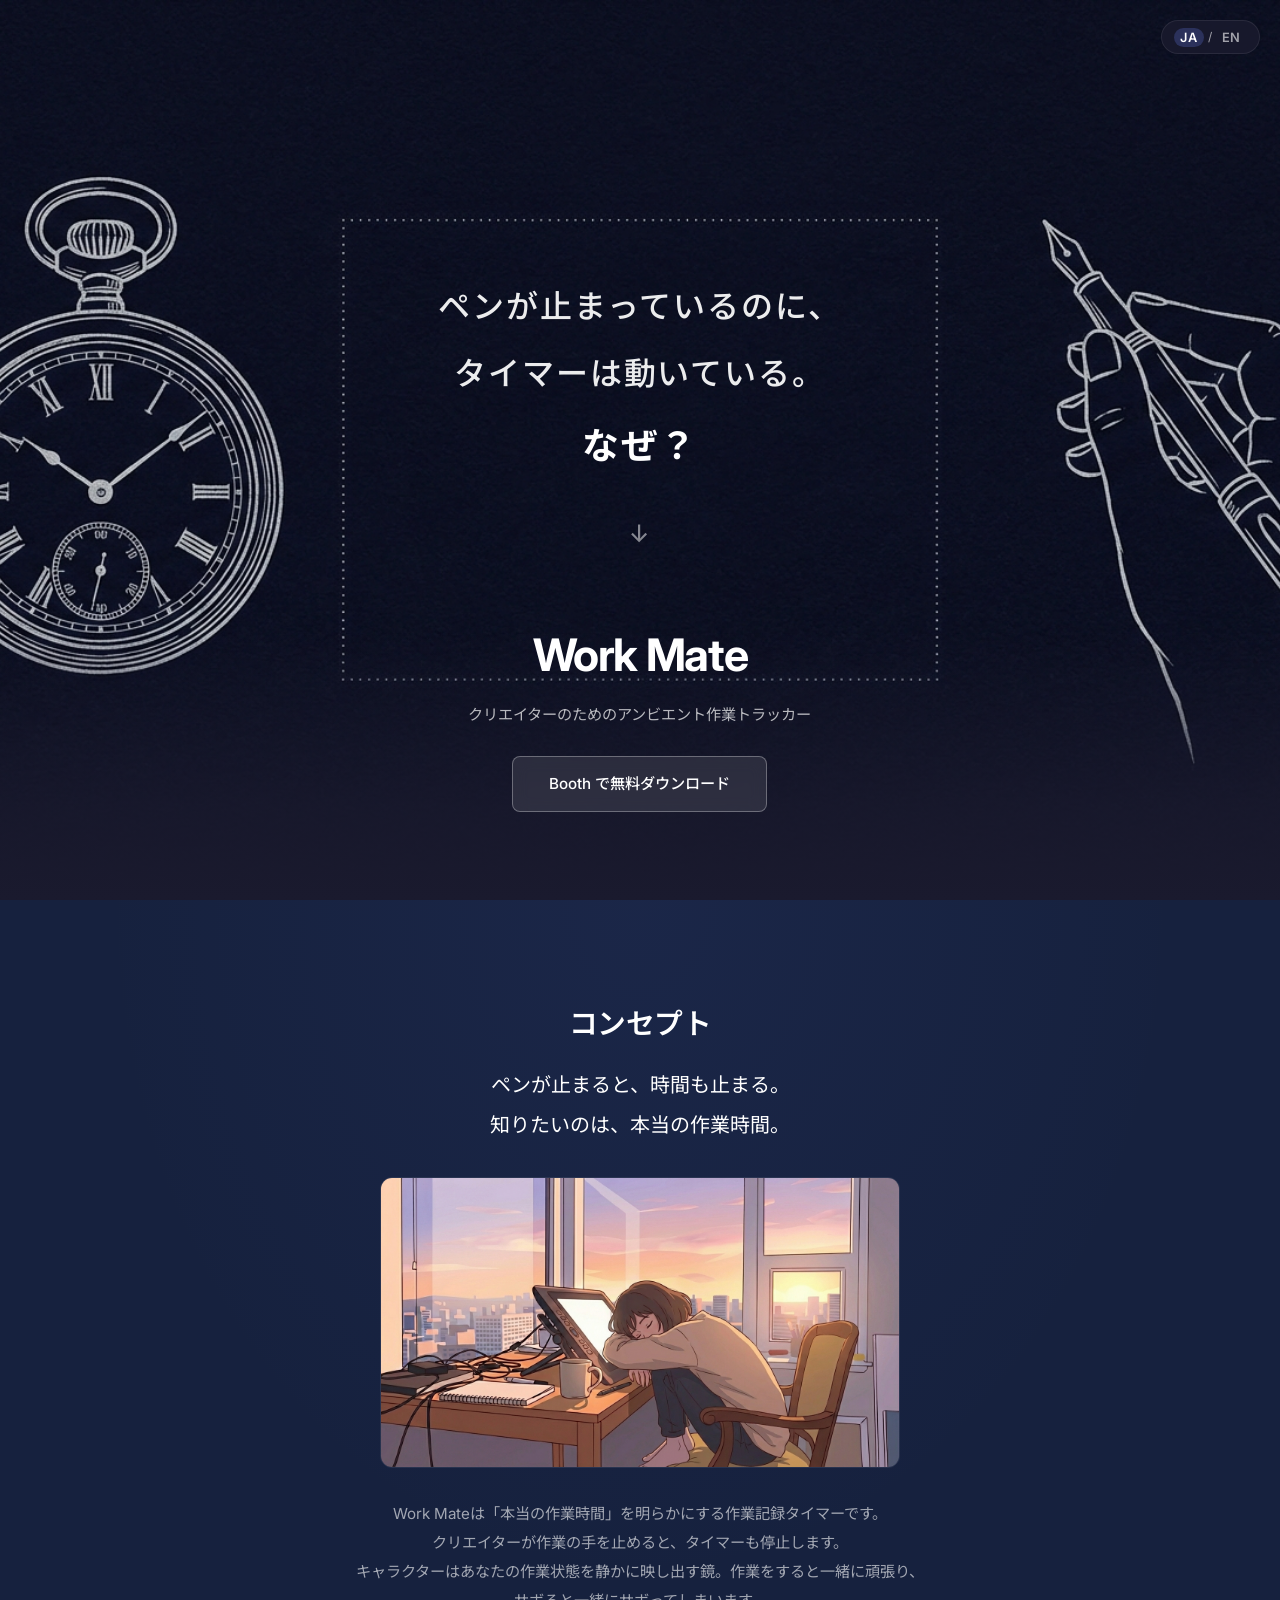
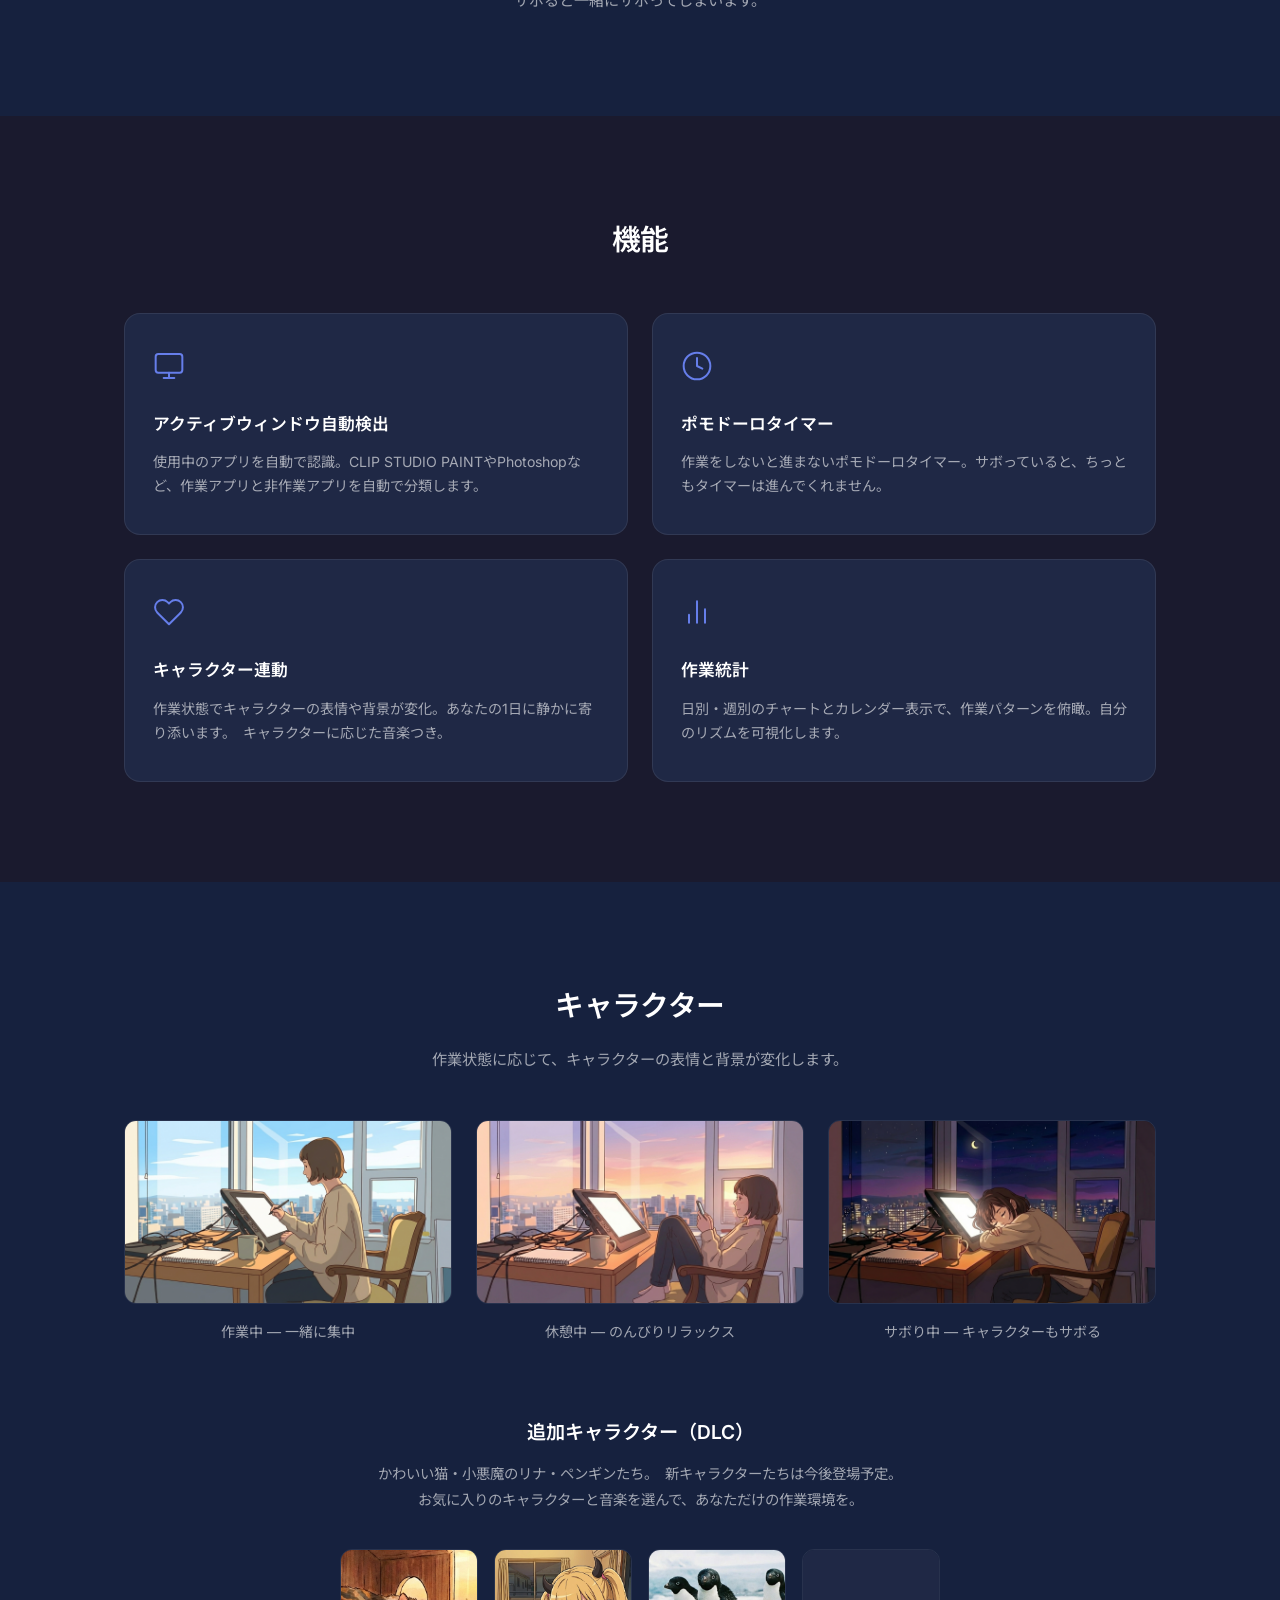
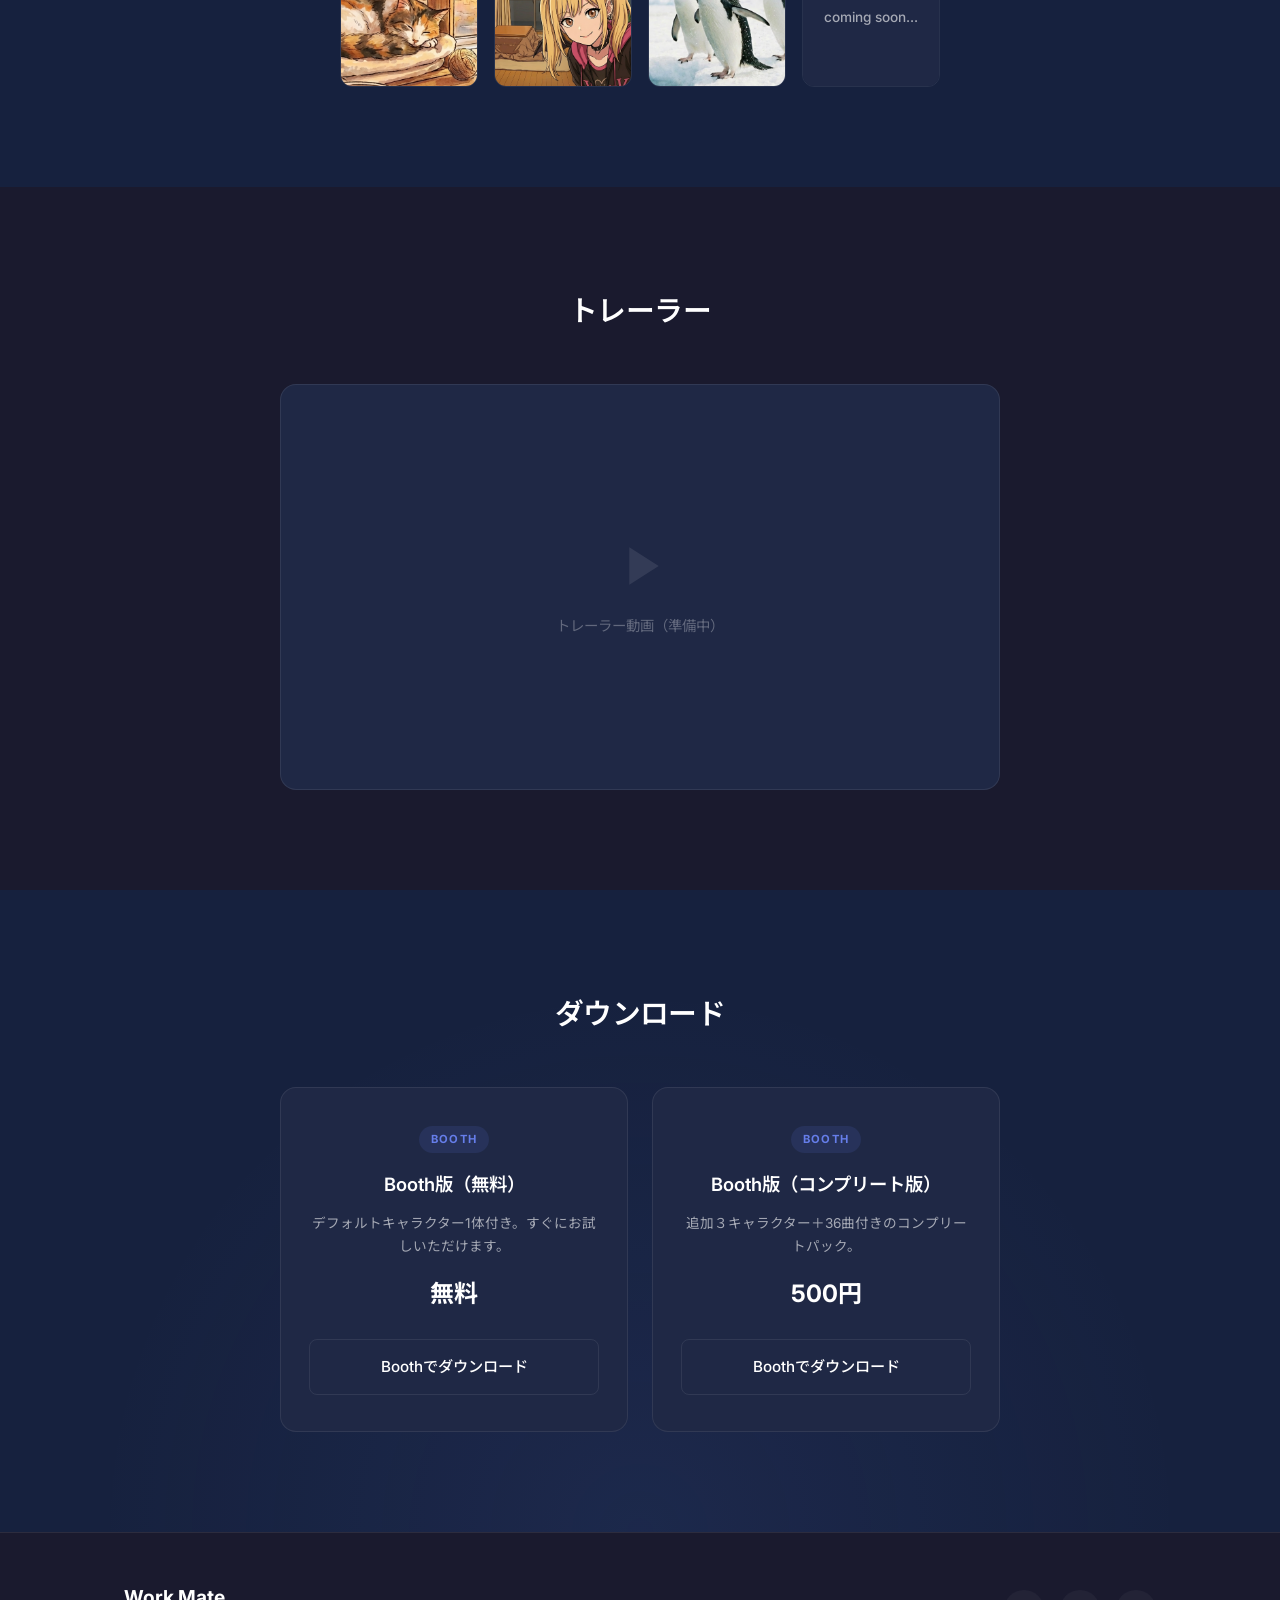
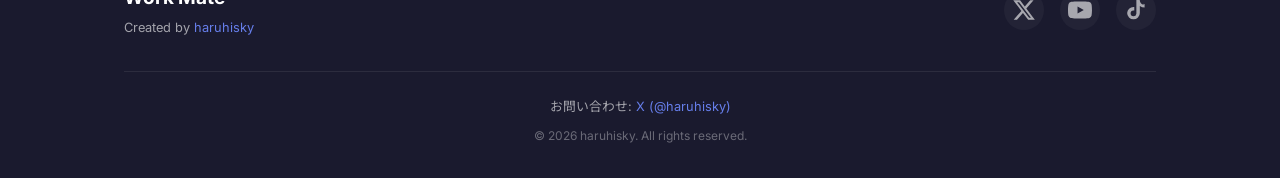
==== index.html @ 9f116e99 "Initial release: Work Mate landing page Single-page LP with JA/EN toggle, hero with catchcopy overla" ====
<!DOCTYPE html>
<html lang="ja" data-lang="ja">
<head>
  <meta charset="UTF-8">
  <meta name="viewport" content="width=device-width, initial-scale=1.0">
  <title>Work Mate — あなたの作業を、静かに見守る</title>
  <meta name="description" content="ペンが止まっているのに、タイマーは動いている。なぜ？ — Work Mateはクリエイターのための作業記録タイマーです。">
  <link rel="preconnect" href="https://fonts.googleapis.com">
  <link rel="preconnect" href="https://fonts.gstatic.com" crossorigin>
  <link href="https://fonts.googleapis.com/css2?family=Inter:wght@300;400;500;600;700&family=Noto+Sans+JP:wght@300;400;500;600;700&display=swap" rel="stylesheet">
  <link rel="stylesheet" href="style.css">
  <!-- OGP -->
  <meta property="og:title" content="Work Mate — あなたの作業を、静かに見守る">
  <meta property="og:description" content="クリエイターのためのアンビエント作業トラッカー。キャラクターがあなたの作業を静かに見守ります。">
  <meta property="og:type" content="website">
  <!-- <meta property="og:image" content="YOUR_OGP_IMAGE_URL"> -->
</head>
<body>

  <!-- ========== Language Toggle ========== -->
  <div class="lang-toggle" aria-label="Language switcher">
    <button class="lang-btn active" data-set-lang="ja">JA</button>
    <span class="lang-divider">/</span>
    <button class="lang-btn" data-set-lang="en">EN</button>
  </div>

  <!-- ========== Hero Section ========== -->
  <!-- 画像差し替え: 3種類から選択。hero-orange.jpeg / hero-orange-simple.jpeg / hero-cream.jpeg -->
  <section id="hero" class="hero" style="background-image: url('images/hero-black.jpg');">
    <div class="hero-overlay"></div>
    <div class="hero-content">
      <div class="hero-catchcopy">
        <span class="ja">ペンが止まっているのに、<br>タイマーは動いている。<br><em>なぜ？</em></span>
        <span class="en">The pen has stopped,<br>but the timer keeps running.<br><em>Why?</em></span>
        <span class="hero-arrow" aria-hidden="true">↓</span>
      </div>
      <div class="hero-sub">
        <h1 class="hero-title">Work Mate</h1>
        <p class="hero-description">
          <span class="ja">クリエイターのためのアンビエント作業トラッカー</span>
          <span class="en">An ambient time tracker for creators</span>
        </p>
        <div class="hero-actions">
          <!-- Steam Wishlist ボタン: SteamストアページURL確定後に href を差し替え -->
          <a href="https://haruhisky.booth.pm/items/7986308" class="btn btn-hero">
            <span class="ja">Booth で無料ダウンロード</span>
            <span class="en">Free Download from Booth</span>
          </a>
        </div>
      </div>
    </div>
  </section>

  <!-- ========== Concept Section ========== -->
  <section id="concept" class="section concept">
    <div class="container">
      <h2 class="section-title">
        <span class="ja">コンセプト</span>
        <span class="en">Concept</span>
      </h2>
      <div class="concept-content">
        <div class="concept-text">
          <p class="concept-lead">
            <span class="ja">ペンが止まると、時間も止まる。<br>知りたいのは、本当の作業時間。</span>
            <span class="en">When the pen stops, time stops too.<br>What you really want to know is your true work hours.</span>
          </p>
            <div class="gallery-image-wrapper">
              <img src="images/bg_slack_morning.png" alt="Working state" loading="lazy">
            </div>

          <p class="concept-body">
            <span class="ja">Work Mateは「本当の作業時間」を明らかにする作業記録タイマーです。 <br> クリエイターが作業の手を止めると、タイマーも停止します。<br> キャラクターはあなたの作業状態を静かに映し出す鏡。作業をすると一緒に頑張り、<br>サボると一緒にサボってしまいます。</span>
            <span class="en">Work Mate is a time-tracking timer that reveals your true work hours. When you stop working, the timer stops too. The character is a quiet mirror reflecting your work state — working hard alongside you, and slacking off right with you when you slack.</span>
          </p>
        </div>
      </div>
    </div>
  </section>

  <!-- ========== Features Section ========== -->
  <section id="features" class="section features">
    <div class="container">
      <h2 class="section-title">
        <span class="ja">機能</span>
        <span class="en">Features</span>
      </h2>
      <div class="features-grid">
        <!-- Feature 1: Active Window Detection -->
        <div class="feature-card" data-animate>
          <div class="feature-icon">
            <svg viewBox="0 0 24 24" width="32" height="32" fill="none" stroke="currentColor" stroke-width="1.5" stroke-linecap="round" stroke-linejoin="round"><rect x="2" y="3" width="20" height="14" rx="2"/><line x1="8" y1="21" x2="16" y2="21"/><line x1="12" y1="17" x2="12" y2="21"/></svg>
          </div>
          <h3 class="feature-title">
            <span class="ja">アクティブウィンドウ自動検出</span>
            <span class="en">Active Window Detection</span>
          </h3>
          <p class="feature-desc">
            <span class="ja">使用中のアプリを自動で認識。CLIP STUDIO PAINTやPhotoshopなど、作業アプリと非作業アプリを自動で分類します。</span>
            <span class="en">Automatically detects the app you're using. Classifies work apps like CLIP STUDIO PAINT and Photoshop from non-work apps.</span>
          </p>
        </div>
        <!-- Feature 2: Pomodoro Timer -->
        <div class="feature-card" data-animate>
          <div class="feature-icon">
            <svg viewBox="0 0 24 24" width="32" height="32" fill="none" stroke="currentColor" stroke-width="1.5" stroke-linecap="round" stroke-linejoin="round"><circle cx="12" cy="12" r="10"/><polyline points="12 6 12 12 16 14"/></svg>
          </div>
          <h3 class="feature-title">
            <span class="ja">ポモドーロタイマー</span>
            <span class="en">Pomodoro Timer</span>
          </h3>
          <p class="feature-desc">
            <span class="ja">作業をしないと進まないポモドーロタイマー。サボっていると、ちっともタイマーは進んでくれません。</span>
            <span class="en">A Pomodoro timer that only ticks when you actually work. Slack off, and it won't budge an inch.</span>
          </p>
        </div>
        <!-- Feature 3: Character Sync -->
        <div class="feature-card" data-animate>
          <div class="feature-icon">
            <svg viewBox="0 0 24 24" width="32" height="32" fill="none" stroke="currentColor" stroke-width="1.5" stroke-linecap="round" stroke-linejoin="round"><path d="M20.84 4.61a5.5 5.5 0 0 0-7.78 0L12 5.67l-1.06-1.06a5.5 5.5 0 0 0-7.78 7.78l1.06 1.06L12 21.23l7.78-7.78 1.06-1.06a5.5 5.5 0 0 0 0-7.78z"/></svg>
          </div>
          <h3 class="feature-title">
            <span class="ja">キャラクター連動</span>
            <span class="en">Character Sync</span>
          </h3>
          <p class="feature-desc">
            <span class="ja">作業状態でキャラクターの表情や背景が変化。あなたの1日に静かに寄り添います。　キャラクターに応じた音楽つき。</span>
            <span class="en">Character expressions and backgrounds shift with your work state. A quiet companion throughout your day — each with their own music.</span>
          </p>
        </div>
        <!-- Feature 4: Statistics -->
        <div class="feature-card" data-animate>
          <div class="feature-icon">
            <svg viewBox="0 0 24 24" width="32" height="32" fill="none" stroke="currentColor" stroke-width="1.5" stroke-linecap="round" stroke-linejoin="round"><line x1="18" y1="20" x2="18" y2="10"/><line x1="12" y1="20" x2="12" y2="4"/><line x1="6" y1="20" x2="6" y2="14"/></svg>
          </div>
          <h3 class="feature-title">
            <span class="ja">作業統計</span>
            <span class="en">Work Statistics</span>
          </h3>
          <p class="feature-desc">
            <span class="ja">日別・週別のチャートとカレンダー表示で、作業パターンを俯瞰。自分のリズムを可視化します。</span>
            <span class="en">Daily and weekly charts with a calendar view to see your work patterns at a glance. Visualize your own rhythm.</span>
          </p>
        </div>
      </div>
    </div>
  </section>

  <!-- ========== Character Gallery Section ========== -->
  <section id="gallery" class="section gallery">
    <div class="container">
      <h2 class="section-title">
        <span class="ja">キャラクター</span>
        <span class="en">Characters</span>
      </h2>
      <p class="section-subtitle">
        <span class="ja">作業状態に応じて、キャラクターの表情と背景が変化します。</span>
        <span class="en">Character expressions and backgrounds change based on your work state</span>
      </p>

      <!-- State Showcase: Work → Break → Slack -->
      <div class="gallery-states">
        <div class="gallery-state" data-animate>
          <div class="gallery-image-wrapper">
            <img src="images/bg_work_day.png" alt="Working state" loading="lazy">
          </div>
          <p class="gallery-state-label">
            <span class="ja">作業中 — 一緒に集中</span>
            <span class="en">Working — Focused together</span>
          </p>
        </div>
        <div class="gallery-state" data-animate>
          <div class="gallery-image-wrapper">
            <img src="images/bg_break_morning.png" alt="Break state" loading="lazy">
          </div>
          <p class="gallery-state-label">
            <span class="ja">休憩中 — のんびりリラックス</span>
            <span class="en">On break — Relaxing together</span>
          </p>
        </div>
        <div class="gallery-state" data-animate>
          <div class="gallery-image-wrapper">
            <img src="images/bg_slack_night.png" alt="Slacking state" loading="lazy">
          </div>
          <p class="gallery-state-label">
            <span class="ja">サボり中 — キャラクターもサボる</span>
            <span class="en">Slacking — They slack off too</span>
          </p>
        </div>
      </div>

      <!-- DLC Characters -->
      <div class="gallery-dlc">
        <h3 class="gallery-dlc-title">
          <span class="ja">追加キャラクター（DLC）</span>
          <span class="en">Additional Characters (DLC)</span>
        </h3>
        <p class="gallery-dlc-desc">
          <span class="ja">かわいい猫・小悪魔のリナ・ペンギンたち。　新キャラクターたちは今後登場予定。<br>お気に入りのキャラクターと音楽を選んで、あなただけの作業環境を。</span>
          <span class="en">An adorable cat, the mischievous Lina, a penguin, and more characters coming soon.<br>Pick your favorite character and music to create your own workspace.</span>
        </p>
        <div class="gallery-dlc-grid">
          <div class="dlc-card" data-animate>
            <img src="images/cat.png" alt="Cat character" loading="lazy">
          </div>
          <div class="dlc-card" data-animate>
            <img src="images/rina.png" alt="Lina character" loading="lazy">
          </div>
          <div class="dlc-card" data-animate>
            <img src="images/penguin.png" alt="Penguin character" loading="lazy">
          </div>
          <div class="dlc-card dlc-card-coming" data-animate>
            <div class="dlc-image-placeholder">
              <span>coming soon...</span>
            </div>
          </div>
        </div>
      </div>
    </div>
  </section>

  <!-- ========== Video Section ========== -->
  <section id="video" class="section video-section">
    <div class="container">
      <h2 class="section-title">
        <span class="ja">トレーラー</span>
        <span class="en">Trailer</span>
      </h2>
      <div class="video-wrapper">
        <!-- YouTube埋め込み: 動画URL確定後に src を差し替え -->
        <div class="video-placeholder">
          <svg viewBox="0 0 24 24" width="64" height="64" fill="currentColor" opacity="0.5"><path d="M8 5v14l11-7z"/></svg>
          <p>
            <span class="ja">トレーラー動画（準備中）</span>
            <span class="en">Trailer video (Coming soon)</span>
          </p>
        </div>
        <!-- 動画URLが確定したら以下のコメントを解除して差し替え:
        <iframe
          src="https://www.youtube.com/embed/YOUR_VIDEO_ID"
          title="Work Mate Trailer"
          frameborder="0"
          allow="accelerometer; autoplay; clipboard-write; encrypted-media; gyroscope; picture-in-picture"
          allowfullscreen>
        </iframe>
        -->
      </div>
    </div>
  </section>

  <!-- ========== Download / Steam Section ========== -->
  <section id="download" class="section download">
    <div class="container">
      <h2 class="section-title">
        <span class="ja">ダウンロード</span>
        <span class="en">Download</span>
      </h2>
      <div class="download-options">
        <!-- Steam 
        <div class="download-card" data-animate>
          <div class="download-card-badge">Steam</div>
          <h3 class="download-card-title">
            <span class="ja">Steam版</span>
            <span class="en">Steam Edition</span>
          </h3>
          <p class="download-card-desc">
            <span class="ja">自動アップデート対応。追加キャラクターDLC購入可能。</span>
            <span class="en">Auto-updates included. Purchase additional character DLC.</span>
          </p>
          <p class="download-card-price">
            <span class="ja">基本無料</span>
            <span class="en">Free to Play</span>
          </p>  -->
          <!-- Steam Wishlist ボタン: SteamストアページURL確定後に href を差し替え 
          <a href="#" class="btn btn-primary btn-block">
            <span class="ja">Steamでウィッシュリストに追加</span>
            <span class="en">Wishlist on Steam</span>
          </a>
        </div> 
        -->

        <!-- Booth -->
        <div class="download-card" data-animate>
          <div class="download-card-badge">Booth</div>
          <h3 class="download-card-title">
            <span class="ja">Booth版（無料）</span>
            <span class="en">Booth Edition (Free)</span>
          </h3>
          <p class="download-card-desc">
            <span class="ja">デフォルトキャラクター1体付き。すぐにお試しいただけます。</span>
            <span class="en">Includes one default character. Try it right away.</span>
          </p>
          <p class="download-card-price">
            <span class="ja">無料</span>
            <span class="en">Free</span>
          </p>
          <!-- Booth URL確定後に href を差し替え -->
          <a href="https://haruhisky.booth.pm/items/7986308" class="btn btn-secondary btn-block">
            <span class="ja">Boothでダウンロード</span>
            <span class="en">Download on Booth</span>
          </a>
        </div>
        <!-- Booth complete -->
        <div class="download-card" data-animate>
          <div class="download-card-badge">Booth</div>
          <h3 class="download-card-title">
            <span class="ja">Booth版（コンプリート版）</span>
            <span class="en">Booth Edition (Complete)</span>
          </h3>
          <p class="download-card-desc">
            <span class="ja">追加３キャラクター＋36曲付きのコンプリートパック。</span>
            <span class="en">Complete pack with 3 extra characters and 36 music tracks.</span>
          </p>
          <p class="download-card-price">
            <span class="ja">500円</span>
            <span class="en">&yen;500</span>
          </p>
          <!-- Booth URL確定後に href を差し替え -->
          <a href="https://haruhisky.booth.pm/items/7986421" class="btn btn-secondary btn-block">
            <span class="ja">Boothでダウンロード</span>
            <span class="en">Download on Booth</span>
          </a>
        </div>
      </div>
    </div>
  </section>

  <!-- ========== Footer ========== -->
  <footer class="footer">
    <div class="container">
      <div class="footer-content">
        <div class="footer-brand">
          <span class="footer-logo">Work Mate</span>
          <p class="footer-credit">Created by <a href="https://x.com/haruhisky1" target="_blank" rel="noopener">haruhisky</a></p>
        </div>
        <div class="footer-links">
          <!-- X (Twitter) -->
          <a href="https://x.com/haruhisky1" target="_blank" rel="noopener" class="footer-social" aria-label="X (Twitter)">
            <svg viewBox="0 0 24 24" width="24" height="24" fill="currentColor"><path d="M18.244 2.25h3.308l-7.227 8.26 8.502 11.24H16.17l-5.214-6.817L4.99 21.75H1.68l7.73-8.835L1.254 2.25H8.08l4.713 6.231zm-1.161 17.52h1.833L7.084 4.126H5.117z"/></svg>
          </a>
          <!-- YouTube -->
          <a href="#" target="_blank" rel="noopener" class="footer-social" aria-label="YouTube">
            <svg viewBox="0 0 24 24" width="24" height="24" fill="currentColor"><path d="M23.498 6.186a3.016 3.016 0 0 0-2.122-2.136C19.505 3.545 12 3.545 12 3.545s-7.505 0-9.377.505A3.017 3.017 0 0 0 .502 6.186C0 8.07 0 12 0 12s0 3.93.502 5.814a3.016 3.016 0 0 0 2.122 2.136c1.871.505 9.376.505 9.376.505s7.505 0 9.377-.505a3.015 3.015 0 0 0 2.122-2.136C24 15.93 24 12 24 12s0-3.93-.502-5.814zM9.545 15.568V8.432L15.818 12l-6.273 3.568z"/></svg>
          </a>
          <!-- TikTok -->
          <a href="#" target="_blank" rel="noopener" class="footer-social" aria-label="TikTok">
            <svg viewBox="0 0 24 24" width="24" height="24" fill="currentColor"><path d="M19.59 6.69a4.83 4.83 0 0 1-3.77-4.25V2h-3.45v13.67a2.89 2.89 0 0 1-2.88 2.5 2.89 2.89 0 0 1-2.89-2.89 2.89 2.89 0 0 1 2.89-2.89c.28 0 .54.04.79.1v-3.5a6.37 6.37 0 0 0-.79-.05A6.34 6.34 0 0 0 3.15 15a6.34 6.34 0 0 0 6.34 6.34 6.34 6.34 0 0 0 6.34-6.34V8.1a8.16 8.16 0 0 0 4.76 1.52v-3.4a4.85 4.85 0 0 1-1-.47z"/></svg>
          </a>
        </div>
      </div>
      <div class="footer-bottom">
        <p class="footer-contact">
          <span class="ja">お問い合わせ: </span>
          <span class="en">Contact: </span>
          <a href="https://x.com/haruhisky1" target="_blank" rel="noopener">X (@haruhisky)</a>
        </p>
        <p class="footer-copyright">&copy; 2026 haruhisky. All rights reserved.</p>
      </div>
    </div>
  </footer>

  <script src="script.js"></script>
</body>
</html>
---- style.css ----
/* =========================================
   Work Mate — Landing Page Styles
   Color palette synced with app (main.css)
   ========================================= */

:root {
  --color-work: #667eea;
  --color-work-light: #7c8ff0;
  --color-break: #11998e;
  --color-slacking: #f093fb;
  --color-bg: #1a1a2e;
  --color-bg-light: #16213e;
  --color-bg-card: #1f2845;
  --color-text: #ffffff;
  --color-text-muted: rgba(255, 255, 255, 0.6);
  --color-border: rgba(255, 255, 255, 0.08);
  --color-accent: #667eea;
  --color-accent-hover: #7c8ff0;
  --font-ja: 'Noto Sans JP', 'Hiragino Sans', sans-serif;
  --font-en: 'Inter', sans-serif;
}

/* ---- Reset ---- */
*, *::before, *::after {
  margin: 0;
  padding: 0;
  box-sizing: border-box;
}

html {
  scroll-behavior: smooth;
  font-size: 16px;
}

body {
  font-family: var(--font-en), var(--font-ja);
  background: var(--color-bg);
  color: var(--color-text);
  line-height: 1.7;
  -webkit-font-smoothing: antialiased;
  -moz-osx-font-smoothing: grayscale;
}

img {
  max-width: 100%;
  height: auto;
  display: block;
}

a {
  color: var(--color-accent);
  text-decoration: none;
  transition: color 0.2s;
}

a:hover {
  color: var(--color-accent-hover);
}

/* ---- Language Toggle ---- */
[data-lang="ja"] .en { display: none; }
[data-lang="en"] .ja { display: none; }

.lang-toggle {
  position: fixed;
  top: 20px;
  right: 20px;
  z-index: 100;
  display: flex;
  align-items: center;
  gap: 4px;
  background: rgba(26, 26, 46, 0.85);
  backdrop-filter: blur(12px);
  -webkit-backdrop-filter: blur(12px);
  padding: 6px 12px;
  border-radius: 20px;
  border: 1px solid var(--color-border);
}

.lang-btn {
  background: none;
  border: none;
  color: var(--color-text-muted);
  font-family: var(--font-en);
  font-size: 0.8rem;
  font-weight: 600;
  letter-spacing: 0.05em;
  cursor: pointer;
  padding: 2px 6px;
  border-radius: 10px;
  transition: all 0.2s;
}

.lang-btn.active {
  color: var(--color-text);
  background: rgba(102, 126, 234, 0.25);
}

.lang-btn:hover {
  color: var(--color-text);
}

.lang-divider {
  color: var(--color-text-muted);
  font-size: 0.75rem;
  user-select: none;
}

/* ---- Container ---- */
.container {
  max-width: 1080px;
  margin: 0 auto;
  padding: 0 24px;
}

/* ---- Sections ---- */
.section {
  padding: 100px 0;
}

.section-title {
  font-size: 1.8rem;
  font-weight: 600;
  text-align: center;
  margin-bottom: 16px;
  letter-spacing: -0.02em;
}

.section-subtitle {
  text-align: center;
  color: var(--color-text-muted);
  font-size: 0.95rem;
  margin-bottom: 48px;
}

/* ---- Buttons ---- */
.btn {
  display: inline-flex;
  align-items: center;
  justify-content: center;
  gap: 8px;
  padding: 14px 32px;
  border-radius: 8px;
  font-size: 0.95rem;
  font-weight: 500;
  font-family: var(--font-en), var(--font-ja);
  text-decoration: none;
  transition: all 0.25s ease;
  cursor: pointer;
  border: none;
}

.btn-primary {
  background: linear-gradient(135deg, var(--color-accent), #764ba2);
  color: #fff;
  box-shadow: 0 4px 20px rgba(102, 126, 234, 0.3);
}

.btn-primary:hover {
  color: #fff;
  transform: translateY(-2px);
  box-shadow: 0 6px 28px rgba(102, 126, 234, 0.45);
}

.btn-secondary {
  background: transparent;
  color: var(--color-text);
  border: 1px solid var(--color-border);
}

.btn-secondary:hover {
  color: var(--color-text);
  border-color: var(--color-accent);
  background: rgba(102, 126, 234, 0.08);
}

.btn-block {
  width: 100%;
}

.btn-icon {
  flex-shrink: 0;
}

/* ========== Hero ========== */
.hero {
  position: relative;
  min-height: 100vh;
  display: flex;
  align-items: center;
  justify-content: center;
  text-align: center;
  overflow: hidden;
  background-size: cover;
  background-position: center;
  background-repeat: no-repeat;
  background-color: #1a1a2e;
}

.hero-overlay {
  position: absolute;
  inset: 0;
  background: linear-gradient(
    to bottom,
    rgba(26, 26, 46, 0) 0%,
    rgba(26, 26, 46, 0) 70%,
    rgba(26, 26, 46, 0.8) 90%,
    rgba(26, 26, 46, 1) 100%
  );
  z-index: 1;
}

.hero-content {
  position: relative;
  z-index: 2;
  padding: 40px 24px;
  display: flex;
  flex-direction: column;
  align-items: center;
  justify-content: center;
  min-height: 100vh;
}

.hero-catchcopy {
  font-size: 2rem;
  font-weight: 500;
  line-height: 2.1;
  color: rgba(255, 255, 255, 0.92);
  letter-spacing: 0.06em;
  flex: 1;
  display: flex;
  flex-direction: column;
  align-items: center;
  justify-content: center;
  text-align: center;
  /* 12vh base + 2.1em = <br>1行分。emはfont-sizeに連動するため
     レスポンシブでfont-sizeが変わっても<br>と同じスケーリングを維持 */
  padding-top: calc(12vh + 2.1em);
}

.hero-catchcopy em {
  font-style: normal;
  font-weight: 700;
  font-size: 2.3rem;
  color: #fff;
}

.hero-arrow {
  display: block;
  margin-top: 24px;
  font-size: 1.5rem;
  color: rgba(255, 255, 255, 0.5);
  animation: hero-arrow-bounce 2s ease-in-out infinite;
}

@keyframes hero-arrow-bounce {
  0%, 100% { transform: translateY(0); }
  50% { transform: translateY(8px); }
}

.hero-sub {
  margin-top: auto;
  padding-bottom: 48px;
}

.hero-title {
  font-size: 2.8rem;
  font-weight: 700;
  letter-spacing: -0.03em;
  margin-bottom: 8px;
  color: #fff;
}

.hero-description {
  font-size: 0.95rem;
  color: rgba(255, 255, 255, 0.7);
  margin-bottom: 28px;
  line-height: 1.8;
}

.btn-hero {
  display: inline-flex;
  align-items: center;
  justify-content: center;
  padding: 14px 36px;
  border-radius: 8px;
  font-size: 0.95rem;
  font-weight: 500;
  font-family: var(--font-en), var(--font-ja);
  text-decoration: none;
  transition: all 0.25s ease;
  cursor: pointer;
  border: 1px solid rgba(255, 255, 255, 0.3);
  color: #fff;
  background: rgba(255, 255, 255, 0.1);
  backdrop-filter: blur(8px);
  -webkit-backdrop-filter: blur(8px);
}

.btn-hero:hover {
  color: #fff;
  background: rgba(255, 255, 255, 0.2);
  border-color: rgba(255, 255, 255, 0.5);
  transform: translateY(-2px);
}

.hero-actions {
  display: flex;
  justify-content: center;
  gap: 16px;
  flex-wrap: wrap;
}

/* ========== Concept ========== */
.concept {
  background:
    radial-gradient(ellipse at 50% 0%, rgba(102, 126, 234, 0.06) 0%, transparent 60%),
    var(--color-bg-light);
}

.concept-content {
  max-width: 680px;
  margin: 0 auto;
  text-align: center;
}

.concept-lead {
  font-size: 1.25rem;
  font-weight: 400;
  line-height: 2;
  margin-bottom: 32px;
  color: var(--color-text);
}

.concept-content .gallery-image-wrapper {
  margin: 32px auto;
  max-width: 520px;
  border-radius: 12px;
  overflow: hidden;
  border: 1px solid var(--color-border);
}

.concept-body {
  font-size: 0.95rem;
  color: var(--color-text-muted);
  line-height: 1.9;
  margin-top: 32px;
}

/* ========== Features ========== */
.features {
  background: var(--color-bg);
}

.features-grid {
  display: grid;
  grid-template-columns: repeat(2, 1fr);
  gap: 24px;
  margin-top: 48px;
}

.feature-card {
  background: var(--color-bg-card);
  border: 1px solid var(--color-border);
  border-radius: 16px;
  padding: 36px 28px;
  transition: transform 0.3s ease, box-shadow 0.3s ease;
}

.feature-card:hover {
  transform: translateY(-4px);
  box-shadow: 0 12px 40px rgba(0, 0, 0, 0.2);
}

.feature-icon {
  color: var(--color-accent);
  margin-bottom: 20px;
}

.feature-title {
  font-size: 1.05rem;
  font-weight: 600;
  margin-bottom: 12px;
}

.feature-desc {
  font-size: 0.88rem;
  color: var(--color-text-muted);
  line-height: 1.7;
}

/* ========== Gallery ========== */
.gallery {
  background: var(--color-bg-light);
}

.gallery-states {
  display: grid;
  grid-template-columns: repeat(3, 1fr);
  gap: 24px;
  margin-bottom: 72px;
}

.gallery-state {
  text-align: center;
}

.gallery-image-wrapper {
  border-radius: 12px;
  overflow: hidden;
  margin-bottom: 16px;
  border: 1px solid var(--color-border);
}

.gallery-image-wrapper img {
  width: 100%;
  height: auto;
  display: block;
}

.gallery-state-label {
  font-size: 0.88rem;
  color: var(--color-text-muted);
}

/* DLC */
.gallery-dlc {
  text-align: center;
}

.gallery-dlc-title {
  font-size: 1.2rem;
  font-weight: 600;
  margin-bottom: 12px;
}

.gallery-dlc-desc {
  font-size: 0.9rem;
  color: var(--color-text-muted);
  max-width: 560px;
  margin: 0 auto 36px;
  line-height: 1.8;
}

.gallery-dlc-grid {
  display: grid;
  grid-template-columns: repeat(4, 1fr);
  gap: 16px;
  max-width: 600px;
  margin: 0 auto;
}

.dlc-card {
  border-radius: 12px;
  overflow: hidden;
  border: 1px solid var(--color-border);
  transition: transform 0.3s ease, border-color 0.3s ease;
}

.dlc-card:hover {
  transform: translateY(-3px);
  border-color: var(--color-accent);
}

.dlc-card img {
  width: 100%;
  height: 100%;
  object-fit: cover;
  display: block;
  aspect-ratio: 1;
}

.dlc-image-placeholder {
  aspect-ratio: 1;
  background: var(--color-bg-card);
  display: flex;
  align-items: center;
  justify-content: center;
  font-size: 0.85rem;
  font-weight: 500;
  color: var(--color-text-muted);
}

/* ========== Video ========== */
.video-section {
  background: var(--color-bg);
}

.video-wrapper {
  max-width: 720px;
  margin: 48px auto 0;
  border-radius: 16px;
  overflow: hidden;
  border: 1px solid var(--color-border);
  background: var(--color-bg-card);
}

.video-wrapper iframe {
  width: 100%;
  aspect-ratio: 16 / 9;
  display: block;
}

.video-placeholder {
  aspect-ratio: 16 / 9;
  display: flex;
  flex-direction: column;
  align-items: center;
  justify-content: center;
  gap: 16px;
  color: rgba(255, 255, 255, 0.3);
  font-size: 0.9rem;
}

.video-placeholder svg {
  opacity: 0.3;
}

/* ========== Download ========== */
.download {
  background:
    radial-gradient(ellipse at 50% 100%, rgba(102, 126, 234, 0.08) 0%, transparent 60%),
    var(--color-bg-light);
}

.download-options {
  display: grid;
  grid-template-columns: repeat(2, 1fr);
  gap: 24px;
  max-width: 720px;
  margin: 48px auto 0;
}

.download-card {
  background: var(--color-bg-card);
  border: 1px solid var(--color-border);
  border-radius: 16px;
  padding: 36px 28px;
  text-align: center;
  transition: transform 0.3s ease, box-shadow 0.3s ease;
}

.download-card:hover {
  transform: translateY(-4px);
  box-shadow: 0 12px 40px rgba(0, 0, 0, 0.2);
}

.download-card-badge {
  display: inline-block;
  font-size: 0.7rem;
  font-weight: 700;
  letter-spacing: 0.1em;
  text-transform: uppercase;
  color: var(--color-accent);
  background: rgba(102, 126, 234, 0.12);
  padding: 4px 12px;
  border-radius: 20px;
  margin-bottom: 16px;
}

.download-card-title {
  font-size: 1.15rem;
  font-weight: 600;
  margin-bottom: 12px;
}

.download-card-desc {
  font-size: 0.85rem;
  color: var(--color-text-muted);
  margin-bottom: 16px;
  line-height: 1.7;
}

.download-card-price {
  font-size: 1.5rem;
  font-weight: 700;
  margin-bottom: 24px;
  color: var(--color-text);
}

/* ========== Footer ========== */
.footer {
  background: var(--color-bg);
  border-top: 1px solid var(--color-border);
  padding: 48px 0 32px;
}

.footer-content {
  display: flex;
  align-items: center;
  justify-content: space-between;
  margin-bottom: 32px;
}

.footer-logo {
  font-size: 1.2rem;
  font-weight: 700;
  color: var(--color-text);
}

.footer-credit {
  font-size: 0.8rem;
  color: var(--color-text-muted);
  margin-top: 4px;
}

.footer-links {
  display: flex;
  gap: 16px;
}

.footer-social {
  display: flex;
  align-items: center;
  justify-content: center;
  width: 40px;
  height: 40px;
  border-radius: 50%;
  color: var(--color-text-muted);
  background: rgba(255, 255, 255, 0.04);
  transition: all 0.2s;
}

.footer-social:hover {
  color: var(--color-text);
  background: rgba(102, 126, 234, 0.15);
}

.footer-bottom {
  text-align: center;
  padding-top: 24px;
  border-top: 1px solid var(--color-border);
}

.footer-contact {
  font-size: 0.8rem;
  color: var(--color-text-muted);
  margin-bottom: 8px;
}

.footer-copyright {
  font-size: 0.75rem;
  color: rgba(255, 255, 255, 0.35);
}

/* ========== Scroll Animations ========== */
[data-animate] {
  opacity: 0;
  transform: translateY(24px);
  transition: opacity 0.6s ease, transform 0.6s ease;
}

[data-animate].visible {
  opacity: 1;
  transform: translateY(0);
}

/* ========== Responsive ========== */
@media (max-width: 768px) {
  .section {
    padding: 72px 0;
  }

  .hero-catchcopy {
    font-size: 1.5rem;
  }

  .hero-catchcopy em {
    font-size: 1.7rem;
  }

  .hero-title {
    font-size: 2.2rem;
  }

  .section-title {
    font-size: 1.5rem;
  }

  .features-grid {
    grid-template-columns: 1fr;
  }

  .gallery-states {
    grid-template-columns: 1fr;
    gap: 32px;
  }

  .gallery-dlc-grid {
    grid-template-columns: repeat(2, 1fr);
  }

  .download-options {
    grid-template-columns: 1fr;
  }

  .footer-content {
    flex-direction: column;
    gap: 24px;
    text-align: center;
  }
}

@media (max-width: 480px) {
  .hero-catchcopy {
    font-size: 1.1rem;
    line-height: 1.9;
  }

  .hero-catchcopy em {
    font-size: 1.25rem;
  }

  .hero-title {
    font-size: 1.8rem;
  }

  .hero-description {
    font-size: 0.85rem;
  }

  .btn {
    padding: 12px 24px;
    font-size: 0.88rem;
  }

  .feature-card {
    padding: 28px 20px;
  }

  .container {
    padding: 0 16px;
  }
}
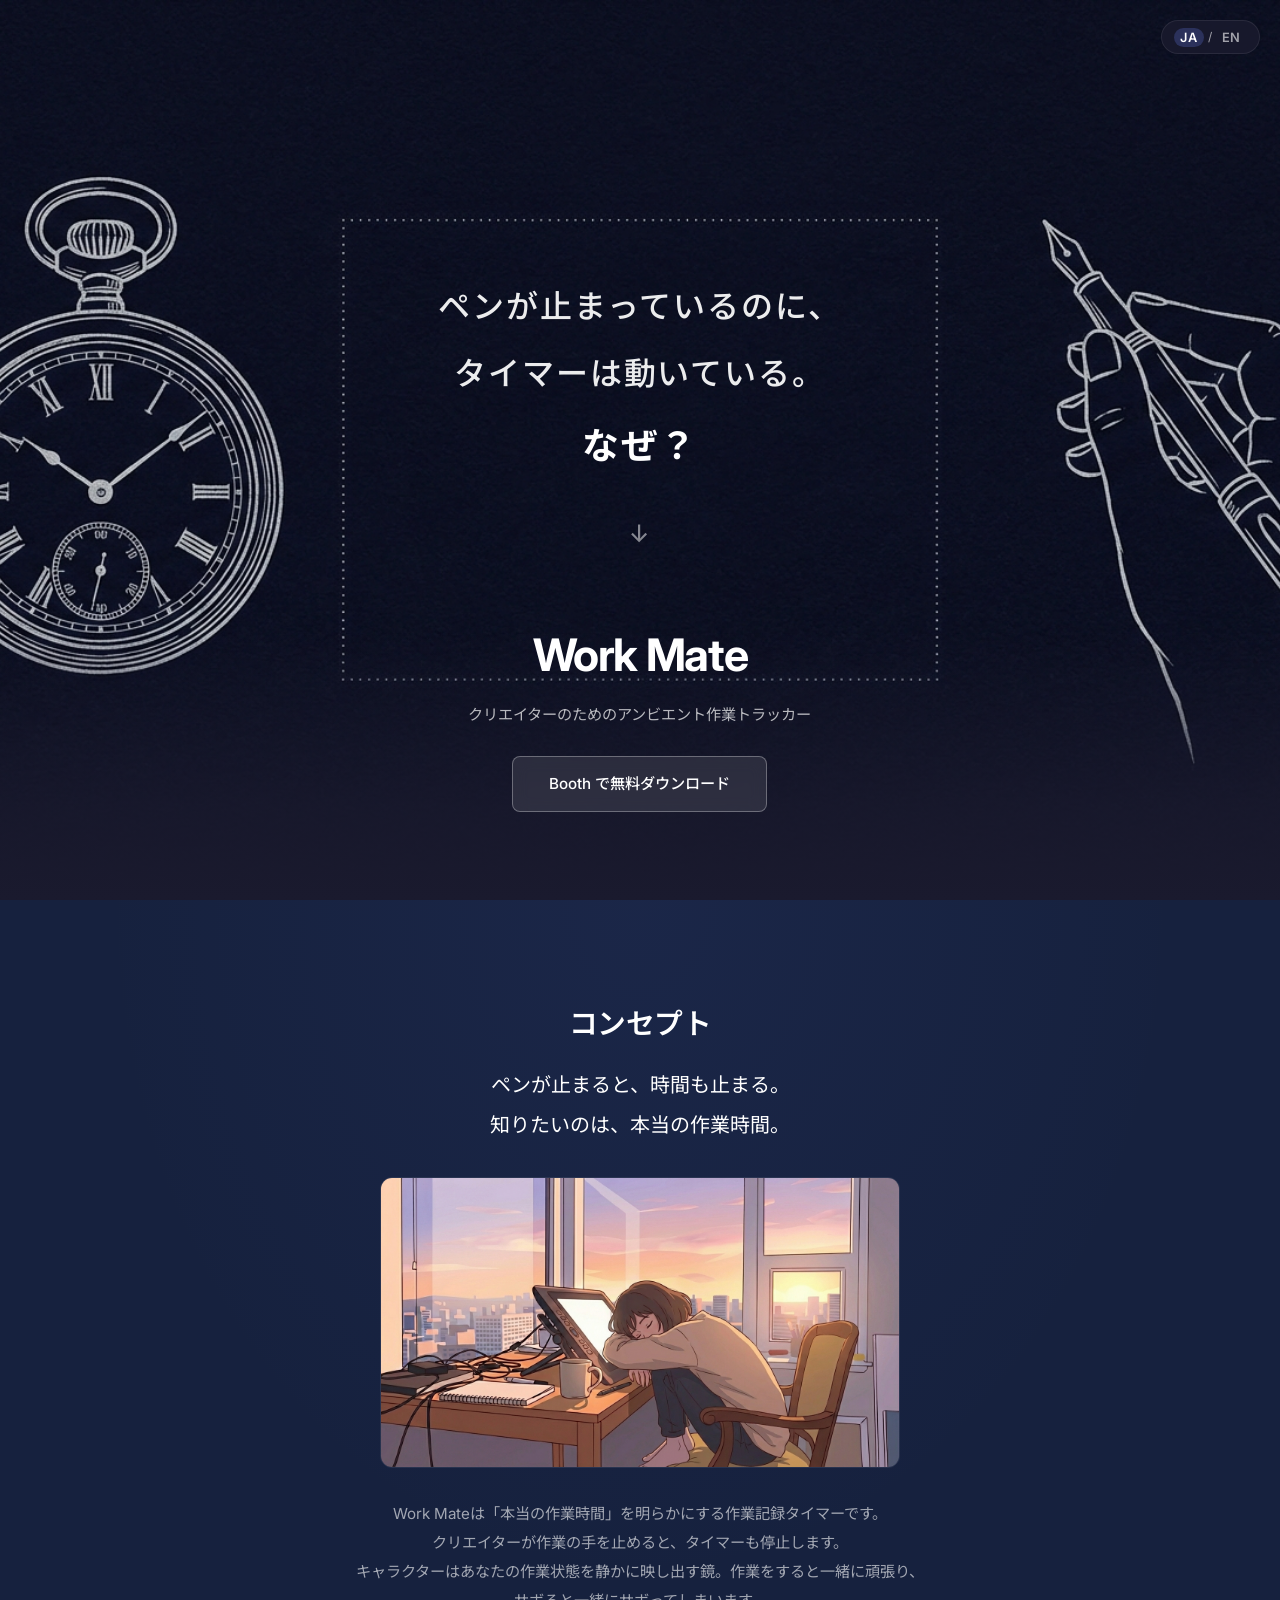
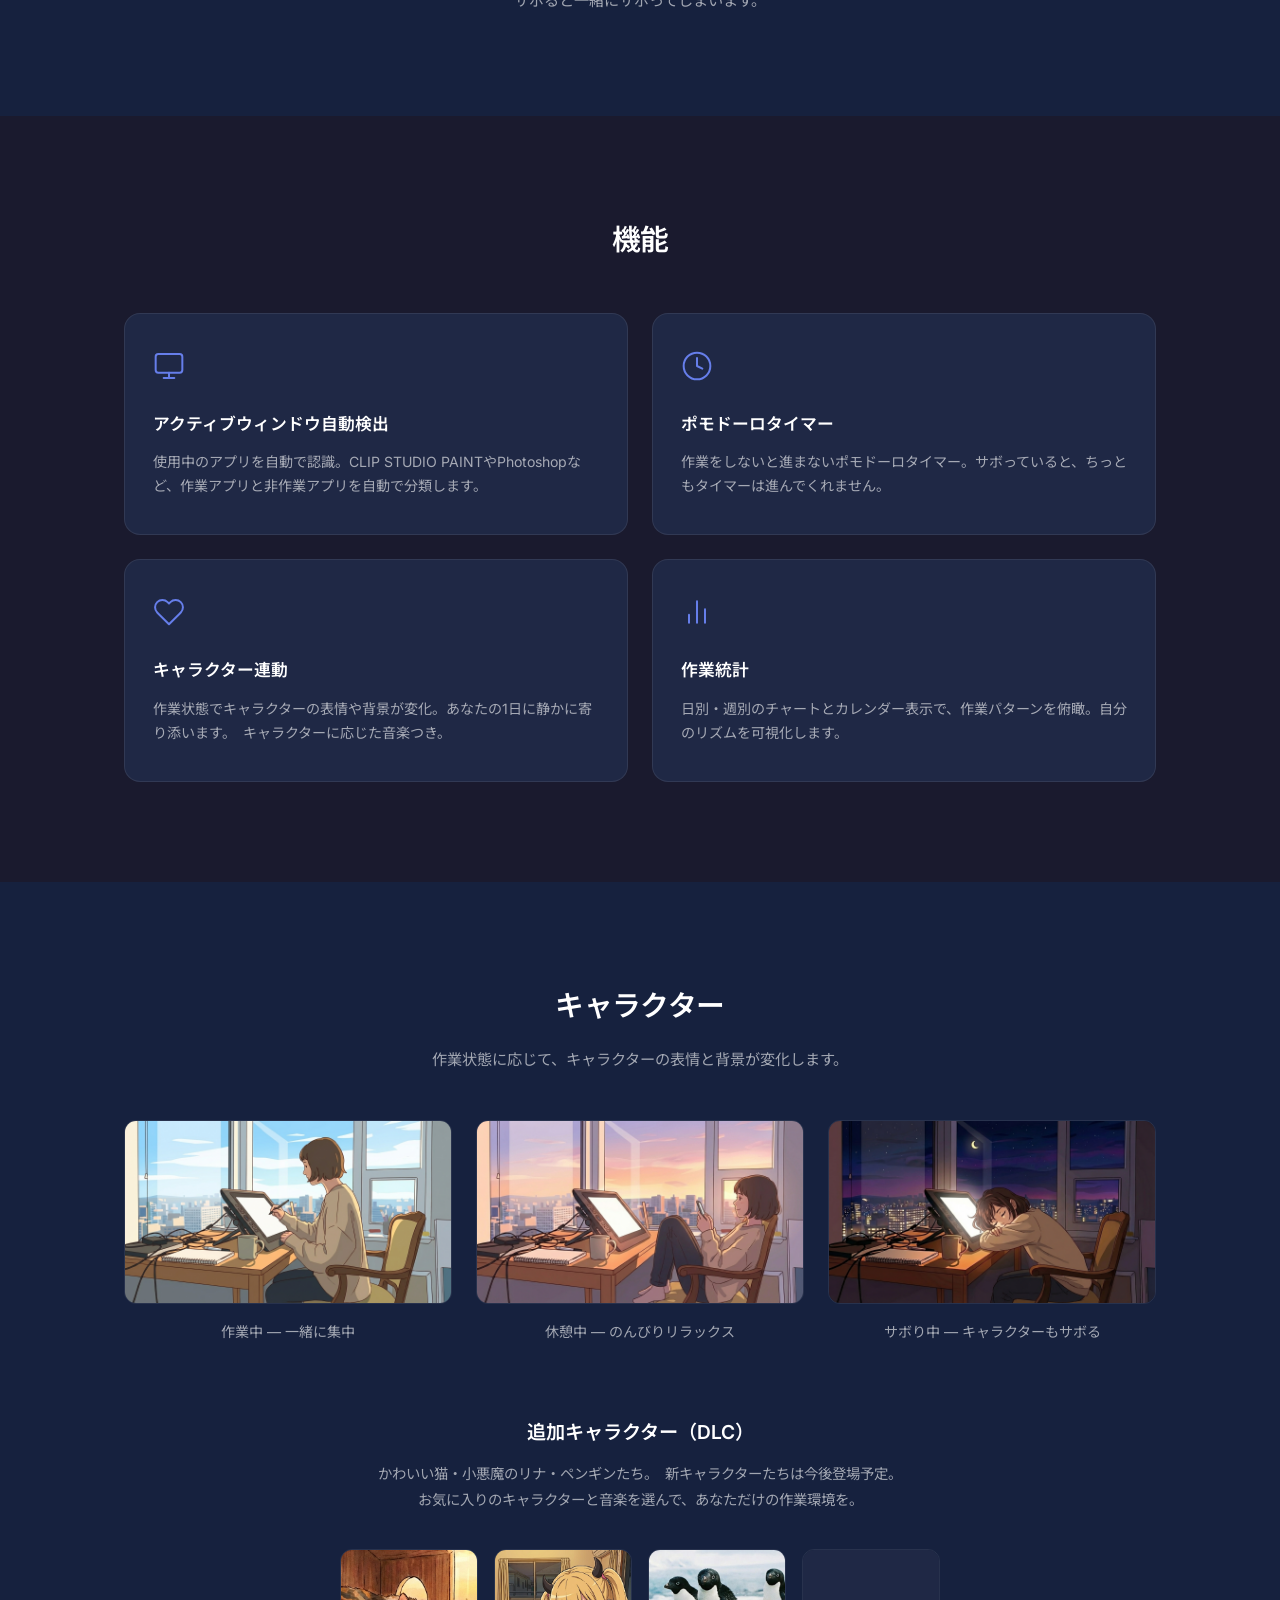
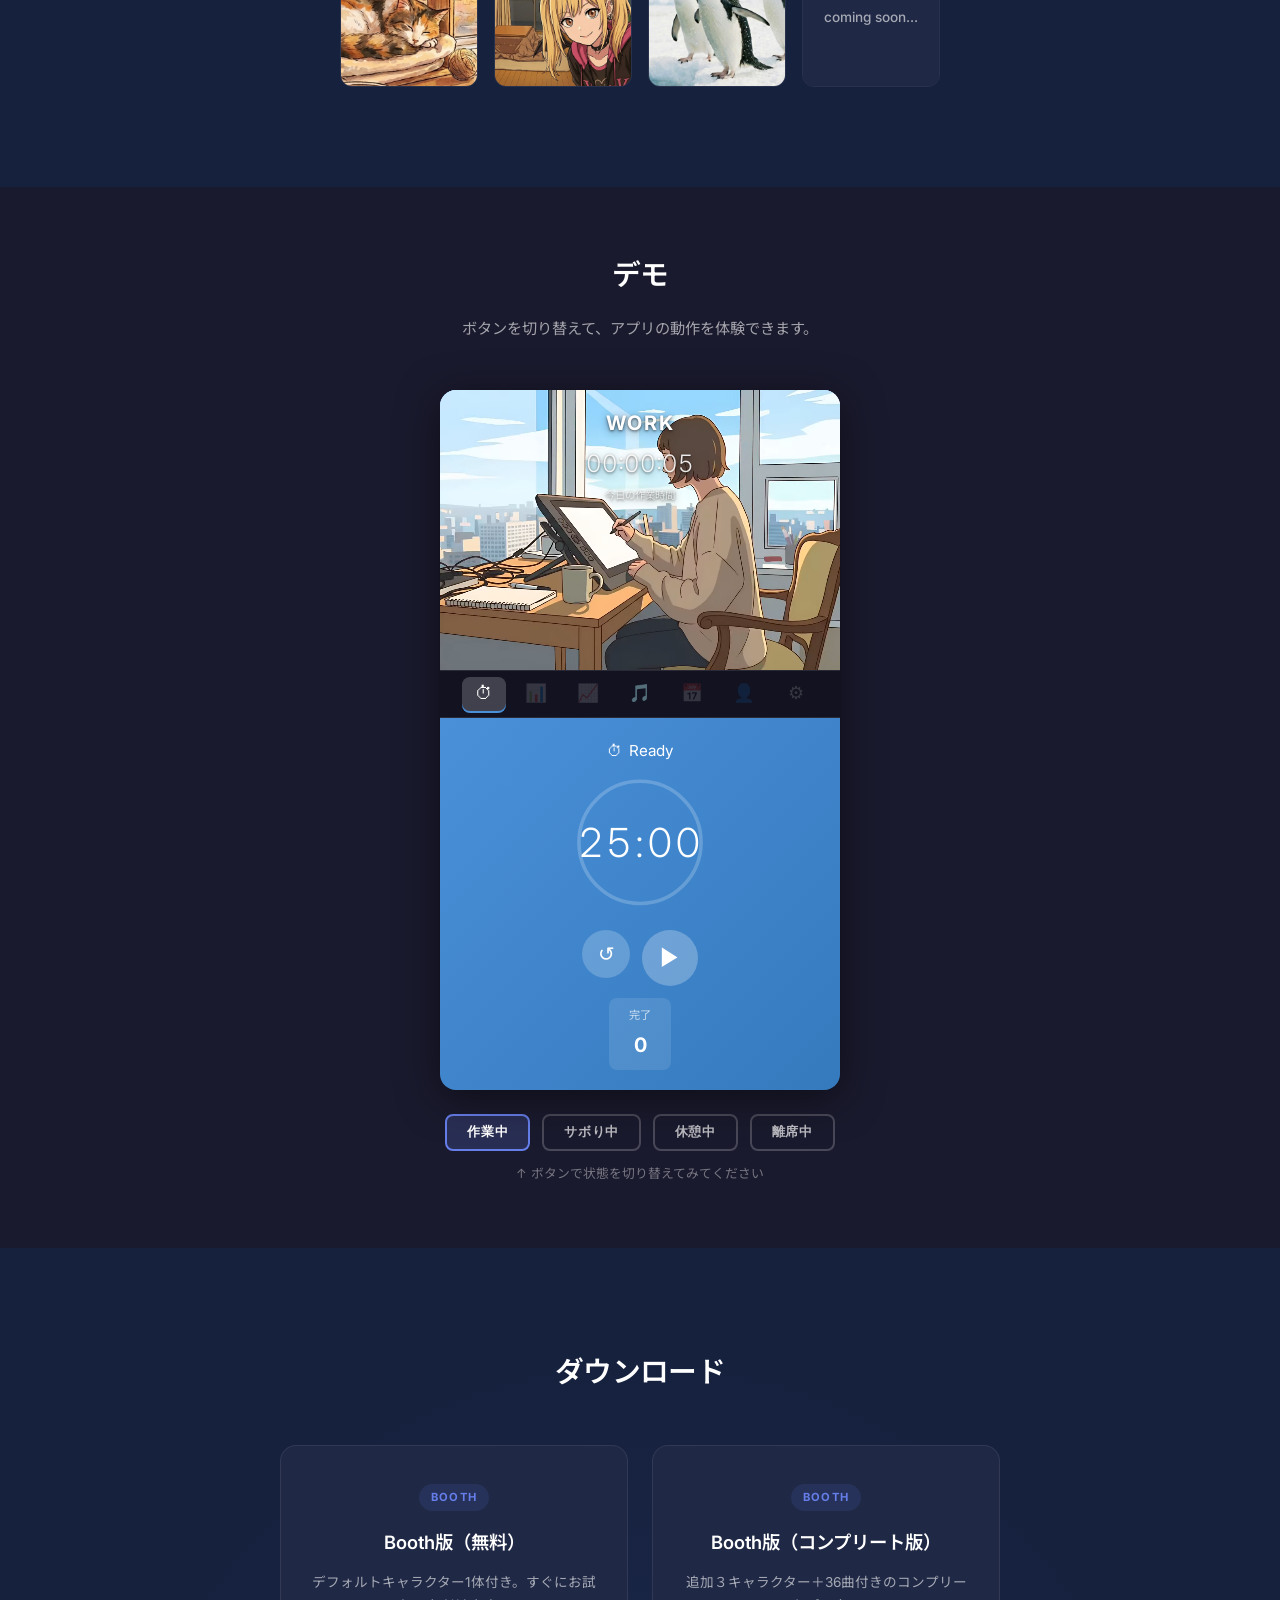
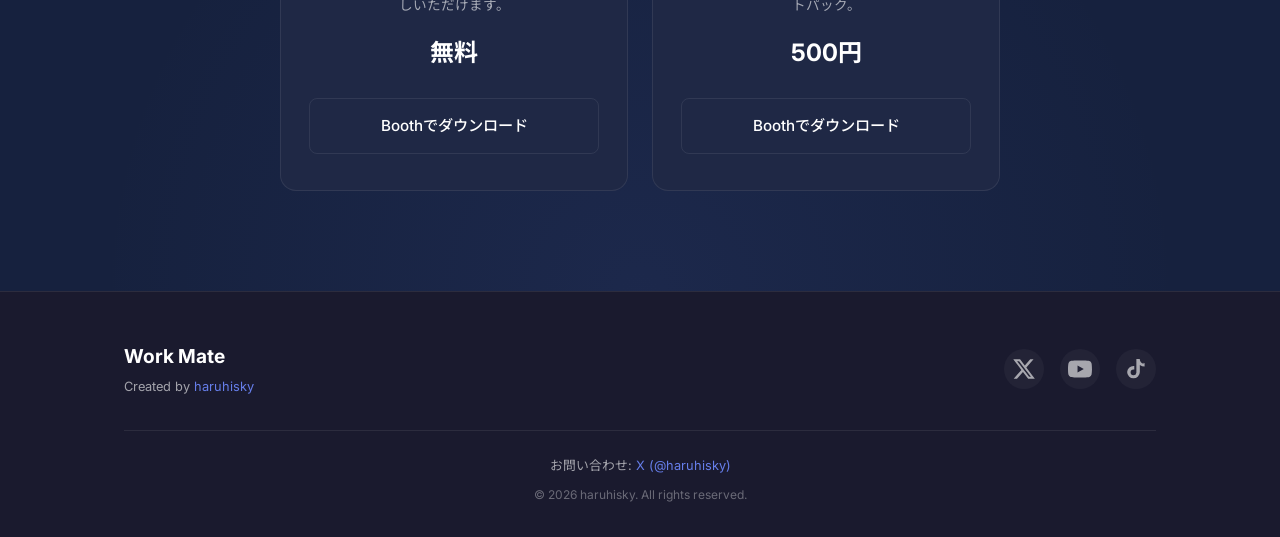
==== commit 6b422060: "Add interactive demo with character animations, pomodoro timer, and music player - Replace trailer p" ====
--- a/index.html
+++ b/index.html
@@ -9,6 +9,7 @@
   <link rel="preconnect" href="https://fonts.gstatic.com" crossorigin>
   <link href="https://fonts.googleapis.com/css2?family=Inter:wght@300;400;500;600;700&family=Noto+Sans+JP:wght@300;400;500;600;700&display=swap" rel="stylesheet">
   <link rel="stylesheet" href="style.css">
+  <link rel="stylesheet" href="demo.css">
   <!-- OGP -->
   <meta property="og:title" content="Work Mate — あなたの作業を、静かに見守る">
   <meta property="og:description" content="クリエイターのためのアンビエント作業トラッカー。キャラクターがあなたの作業を静かに見守ります。">
@@ -218,31 +219,196 @@
     </div>
   </section>
 
-  <!-- ========== Video Section ========== -->
-  <section id="video" class="section video-section">
+  <!-- ========== Interactive Demo Section ========== -->
+  <section id="demo" class="section demo-section">
     <div class="container">
       <h2 class="section-title">
-        <span class="ja">トレーラー</span>
-        <span class="en">Trailer</span>
+        <span class="ja">デモ</span>
+        <span class="en">Demo</span>
       </h2>
-      <div class="video-wrapper">
-        <!-- YouTube埋め込み: 動画URL確定後に src を差し替え -->
-        <div class="video-placeholder">
-          <svg viewBox="0 0 24 24" width="64" height="64" fill="currentColor" opacity="0.5"><path d="M8 5v14l11-7z"/></svg>
-          <p>
-            <span class="ja">トレーラー動画（準備中）</span>
-            <span class="en">Trailer video (Coming soon)</span>
-          </p>
-        </div>
-        <!-- 動画URLが確定したら以下のコメントを解除して差し替え:
-        <iframe
-          src="https://www.youtube.com/embed/YOUR_VIDEO_ID"
-          title="Work Mate Trailer"
-          frameborder="0"
-          allow="accelerometer; autoplay; clipboard-write; encrypted-media; gyroscope; picture-in-picture"
-          allowfullscreen>
-        </iframe>
-        -->
+      <p class="section-subtitle">
+        <span class="ja">ボタンを切り替えて、アプリの動作を体験できます。</span>
+        <span class="en">Switch between states to experience how the app works.</span>
+      </p>
+
+      <!-- Desktop: Interactive Demo -->
+      <div class="demo-desktop">
+        <div class="demo-wrapper" data-animate>
+          <div class="demo-app">
+            <!-- Character Area -->
+            <div class="demo-character state-work">
+              <div class="demo-char-bg"></div>
+              <div class="demo-char-video-container">
+                <video class="demo-char-video demo-char-video-0 active" muted playsinline></video>
+                <video class="demo-char-video demo-char-video-1" muted playsinline></video>
+              </div>
+              <div class="demo-char-overlay">
+                <div class="demo-state-label">WORK</div>
+                <div class="demo-work-time">00:00:00</div>
+                <div class="demo-work-time-label">
+                  <span class="ja">今日の作業時間</span>
+                  <span class="en">Today's work time</span>
+                </div>
+              </div>
+            </div>
+
+            <!-- Navigation -->
+            <nav class="demo-nav">
+              <button class="demo-nav-tab active" data-tab="timer" title="Timer">⏱</button>
+              <button class="demo-nav-tab locked" data-tab="week" title="Week Chart">📊</button>
+              <button class="demo-nav-tab locked" data-tab="day" title="Day Chart">📈</button>
+              <button class="demo-nav-tab" data-tab="music" title="Music">🎵</button>
+              <button class="demo-nav-tab locked" data-tab="calendar" title="Calendar">📅</button>
+              <button class="demo-nav-tab locked" data-tab="character" title="Character">👤</button>
+              <button class="demo-nav-tab locked" data-tab="settings" title="Settings">⚙</button>
+            </nav>
+
+            <!-- Content Panels -->
+            <div class="demo-content">
+              <!-- Timer Panel -->
+              <div class="demo-panel demo-panel-timer demo-pomodoro active" data-panel="timer">
+                <div class="demo-pomo-status">
+                  <span class="demo-pomo-status-icon">⏱</span>
+                  <span class="demo-pomo-status-label">Ready</span>
+                </div>
+                <div class="demo-pomo-display">
+                  <div class="demo-pomo-ring">
+                    <svg viewBox="0 0 150 150">
+                      <circle class="ring-bg" cx="75" cy="75" r="68"/>
+                      <circle class="ring-progress demo-pomo-progress" cx="75" cy="75" r="68"/>
+                    </svg>
+                  </div>
+                  <div class="demo-pomo-time">25:00</div>
+                </div>
+                <div class="demo-pomo-controls">
+                  <button class="demo-pomo-btn demo-pomo-reset" title="Reset">↺</button>
+                  <button class="demo-pomo-btn start-btn demo-pomo-start" title="Start">▶</button>
+                </div>
+                <div class="demo-pomo-count">
+                  <span class="demo-pomo-count-label">
+                    <span class="ja">完了</span>
+                    <span class="en">Done</span>
+                  </span>
+                  <span class="demo-pomo-count-value">0</span>
+                </div>
+              </div>
+
+              <!-- Music Panel -->
+              <div class="demo-panel demo-music" data-panel="music">
+                <div class="demo-music-now">
+                  <div class="demo-music-now-label">Now Playing</div>
+                  <div class="demo-music-now-track">Minimalist</div>
+                </div>
+                <div class="demo-music-controls">
+                  <button class="demo-music-btn demo-music-prev" title="Previous">⏮</button>
+                  <button class="demo-music-btn play-btn demo-music-play" title="Play">▶</button>
+                  <button class="demo-music-btn demo-music-next" title="Next">⏭</button>
+                </div>
+                <div class="demo-music-volume">
+                  <span class="demo-music-volume-icon">🔊</span>
+                  <input type="range" class="demo-volume-slider" min="0" max="100" value="50">
+                </div>
+                <div class="demo-music-playlist">
+                  <div class="demo-playlist-header">Playlist</div>
+                  <div class="demo-playlist-items"></div>
+                </div>
+              </div>
+
+              <!-- Locked Panels -->
+              <div class="demo-panel demo-locked" data-panel="week">
+                <div class="demo-locked-icon">🔒</div>
+                <div class="demo-locked-text">
+                  <span class="ja">週間チャートはデモ版では利用できません</span>
+                  <span class="en">Weekly chart is not available in the demo</span>
+                </div>
+                <div class="demo-locked-cta">
+                  <a href="https://haruhisky.booth.pm/items/7986308">
+                    <span class="ja">無料版をダウンロード →</span>
+                    <span class="en">Download the free version →</span>
+                  </a>
+                </div>
+              </div>
+              <div class="demo-panel demo-locked" data-panel="day">
+                <div class="demo-locked-icon">🔒</div>
+                <div class="demo-locked-text">
+                  <span class="ja">日別チャートはデモ版では利用できません</span>
+                  <span class="en">Daily chart is not available in the demo</span>
+                </div>
+                <div class="demo-locked-cta">
+                  <a href="https://haruhisky.booth.pm/items/7986308">
+                    <span class="ja">無料版をダウンロード →</span>
+                    <span class="en">Download the free version →</span>
+                  </a>
+                </div>
+              </div>
+              <div class="demo-panel demo-locked" data-panel="calendar">
+                <div class="demo-locked-icon">🔒</div>
+                <div class="demo-locked-text">
+                  <span class="ja">カレンダーはデモ版では利用できません</span>
+                  <span class="en">Calendar is not available in the demo</span>
+                </div>
+                <div class="demo-locked-cta">
+                  <a href="https://haruhisky.booth.pm/items/7986308">
+                    <span class="ja">無料版をダウンロード →</span>
+                    <span class="en">Download the free version →</span>
+                  </a>
+                </div>
+              </div>
+              <div class="demo-panel demo-locked" data-panel="character">
+                <div class="demo-locked-icon">🔒</div>
+                <div class="demo-locked-text">
+                  <span class="ja">キャラクター選択はデモ版では利用できません</span>
+                  <span class="en">Character select is not available in the demo</span>
+                </div>
+                <div class="demo-locked-cta">
+                  <a href="https://haruhisky.booth.pm/items/7986421">
+                    <span class="ja">コンプリート版をダウンロード →</span>
+                    <span class="en">Download the complete edition →</span>
+                  </a>
+                </div>
+              </div>
+              <div class="demo-panel demo-locked" data-panel="settings">
+                <div class="demo-locked-icon">🔒</div>
+                <div class="demo-locked-text">
+                  <span class="ja">設定はデモ版では利用できません</span>
+                  <span class="en">Settings are not available in the demo</span>
+                </div>
+                <div class="demo-locked-cta">
+                  <a href="https://haruhisky.booth.pm/items/7986308">
+                    <span class="ja">無料版をダウンロード →</span>
+                    <span class="en">Download the free version →</span>
+                  </a>
+                </div>
+              </div>
+            </div>
+          </div>
+        </div>
+
+        <!-- State Control Buttons -->
+        <div class="demo-state-controls">
+          <button class="demo-state-btn active" data-state="work"><span class="ja">作業中</span><span class="en">WORK</span></button>
+          <button class="demo-state-btn" data-state="slacking"><span class="ja">サボり中</span><span class="en">SLACKING</span></button>
+          <button class="demo-state-btn" data-state="break"><span class="ja">休憩中</span><span class="en">BREAK</span></button>
+          <button class="demo-state-btn" data-state="away"><span class="ja">離席中</span><span class="en">AWAY</span></button>
+        </div>
+        <p class="demo-hint">
+          <span class="ja">↑ ボタンで状態を切り替えてみてください</span>
+          <span class="en">↑ Try switching states with the buttons above</span>
+        </p>
+      </div>
+
+      <!-- Mobile: Screenshot Gallery -->
+      <div class="demo-mobile-gallery">
+        <div class="demo-gallery-grid">
+          <img src="images/001.png" alt="Screenshot 1" loading="lazy">
+          <img src="images/002.png" alt="Screenshot 2" loading="lazy">
+          <img src="images/003.png" alt="Screenshot 3" loading="lazy">
+          <img src="images/004.png" alt="Screenshot 4" loading="lazy">
+          <img src="images/005.png" alt="Screenshot 5" loading="lazy">
+          <img src="images/006.png" alt="Screenshot 6" loading="lazy">
+          <img src="images/007.png" alt="Screenshot 7" loading="lazy">
+          <img src="images/008.png" alt="Screenshot 8" loading="lazy">
+        </div>
       </div>
     </div>
   </section>
@@ -359,5 +525,6 @@
   </footer>
 
   <script src="script.js"></script>
+  <script src="demo.js"></script>
 </body>
 </html>
--- a/demo.css
+++ b/demo.css
@@ -0,0 +1,611 @@
+/**
+ * Work Mate Interactive Demo Styles
+ * Embedded in the LP video section
+ */
+
+/* ========== Demo Container ========== */
+.demo-section {
+  padding: 4rem 0;
+}
+
+.demo-wrapper {
+  max-width: 400px;
+  margin: 0 auto;
+  border-radius: 16px;
+  overflow: hidden;
+  box-shadow: 0 8px 40px rgba(0, 0, 0, 0.5);
+  background: #1a1a2e;
+  position: relative;
+}
+
+/* ========== State Control Buttons ========== */
+.demo-state-controls {
+  display: flex;
+  justify-content: center;
+  gap: 0.75rem;
+  margin-top: 1.5rem;
+}
+
+.demo-state-btn {
+  padding: 0.5rem 1.25rem;
+  border: 2px solid rgba(255, 255, 255, 0.2);
+  border-radius: 8px;
+  background: transparent;
+  color: rgba(255, 255, 255, 0.7);
+  font-size: 0.8rem;
+  font-weight: 600;
+  cursor: pointer;
+  transition: all 0.2s ease;
+  letter-spacing: 0.05em;
+}
+
+.demo-state-btn:hover {
+  border-color: rgba(255, 255, 255, 0.5);
+  color: #fff;
+}
+
+.demo-state-btn.active {
+  color: #fff;
+}
+
+.demo-state-btn[data-state="work"].active {
+  border-color: #667eea;
+  background: rgba(102, 126, 234, 0.2);
+}
+
+.demo-state-btn[data-state="break"].active {
+  border-color: #11998e;
+  background: rgba(17, 153, 142, 0.2);
+}
+
+.demo-state-btn[data-state="slacking"].active {
+  border-color: #f093fb;
+  background: rgba(240, 147, 251, 0.2);
+}
+
+.demo-state-btn[data-state="away"].active {
+  border-color: #6c7086;
+  background: rgba(108, 112, 134, 0.2);
+}
+
+.demo-hint {
+  text-align: center;
+  margin-top: 0.75rem;
+  font-size: 0.8rem;
+  color: rgba(255, 255, 255, 0.4);
+}
+
+/* ========== App Layout ========== */
+.demo-app {
+  height: 700px;
+  display: flex;
+  flex-direction: column;
+}
+
+/* Character Area */
+.demo-character {
+  flex: 0 0 40%;
+  position: relative;
+  overflow: hidden;
+  transition: background 0.5s ease;
+}
+
+.demo-character.state-work {
+  background: linear-gradient(135deg, #667eea 0%, #7c8ff0 100%);
+}
+
+.demo-character.state-break {
+  background: linear-gradient(135deg, #11998e 0%, #38ef7d 100%);
+}
+
+.demo-character.state-slacking {
+  background: linear-gradient(135deg, #f093fb 0%, #f5576c 100%);
+}
+
+.demo-character.state-away {
+  background: linear-gradient(135deg, #6c7086 0%, #8b8fa3 100%);
+}
+
+.demo-char-bg {
+  position: absolute;
+  top: 0; left: 0; right: 0; bottom: 0;
+  background-size: cover;
+  background-position: center;
+  z-index: 0;
+}
+
+.demo-char-video-container {
+  position: absolute;
+  top: 0; left: 0; right: 0; bottom: 0;
+  z-index: 1;
+}
+
+.demo-char-video {
+  position: absolute;
+  top: 0; left: 0;
+  width: 100%;
+  height: 100%;
+  object-fit: cover;
+  object-position: center;
+  opacity: 0;
+  transition: opacity 0.4s ease-in-out;
+}
+
+.demo-char-video.active {
+  opacity: 1;
+}
+
+.demo-char-overlay {
+  position: relative;
+  z-index: 2;
+  text-align: center;
+  padding: 1rem;
+  text-shadow: 0 1px 3px rgba(0, 0, 0, 0.6), 0 2px 8px rgba(0, 0, 0, 0.4);
+}
+
+.demo-state-label {
+  font-size: 1.25rem;
+  font-weight: bold;
+  letter-spacing: 0.1em;
+  text-transform: uppercase;
+  color: #fff;
+  margin-bottom: 0.25rem;
+}
+
+.demo-work-time {
+  font-size: 1.5rem;
+  font-weight: 300;
+  font-variant-numeric: tabular-nums;
+  color: rgba(255, 255, 255, 0.9);
+}
+
+.demo-work-time-label {
+  font-size: 0.65rem;
+  color: rgba(255, 255, 255, 0.7);
+  margin-top: 0.15rem;
+}
+
+/* Navigation */
+.demo-nav {
+  flex: 0 0 48px;
+  background: rgba(0, 0, 0, 0.3);
+  display: flex;
+  align-items: center;
+  justify-content: center;
+  gap: 0.5rem;
+  padding: 0 1rem;
+  border-top: 1px solid rgba(255, 255, 255, 0.1);
+  border-bottom: 1px solid rgba(255, 255, 255, 0.1);
+}
+
+.demo-nav-tab {
+  width: 44px;
+  height: 34px;
+  border: none;
+  border-radius: 8px;
+  background: transparent;
+  color: rgba(255, 255, 255, 0.5);
+  font-size: 1.1rem;
+  cursor: pointer;
+  transition: all 0.2s ease;
+  display: flex;
+  align-items: center;
+  justify-content: center;
+  position: relative;
+}
+
+.demo-nav-tab:hover {
+  background: rgba(255, 255, 255, 0.1);
+  color: #fff;
+}
+
+.demo-nav-tab.active {
+  background: rgba(255, 255, 255, 0.2);
+  color: #fff;
+}
+
+.demo-nav-tab.active[data-tab="timer"] {
+  box-shadow: 0 2px 0 #4a90d9;
+}
+
+.demo-nav-tab.active[data-tab="music"] {
+  box-shadow: 0 2px 0 #e91e63;
+}
+
+.demo-nav-tab[data-tab="music"] {
+  color: #e91e63;
+}
+
+.demo-nav-tab[data-tab="music"]:hover,
+.demo-nav-tab[data-tab="music"].active {
+  color: #fff;
+}
+
+.demo-nav-tab.locked {
+  opacity: 0.3;
+  cursor: not-allowed;
+}
+
+.demo-nav-tab.locked:hover {
+  background: transparent;
+  color: rgba(255, 255, 255, 0.5);
+}
+
+/* Content Area */
+.demo-content {
+  flex: 1;
+  min-height: 0;
+  overflow: hidden;
+  position: relative;
+}
+
+.demo-panel {
+  display: none;
+  width: 100%;
+  height: 100%;
+}
+
+.demo-panel.active {
+  display: flex;
+}
+
+/* ========== Pomodoro Timer Panel ========== */
+.demo-pomodoro {
+  flex-direction: column;
+  align-items: center;
+  gap: 0.75rem;
+  padding: 1.25rem;
+  color: #fff;
+  background: linear-gradient(135deg, #4a90d9 0%, #357abd 100%);
+  overflow: hidden;
+}
+
+.demo-pomo-status {
+  display: flex;
+  align-items: center;
+  gap: 0.4rem;
+  font-size: 0.95rem;
+}
+
+.demo-pomo-display {
+  position: relative;
+  width: 150px;
+  height: 150px;
+  display: flex;
+  align-items: center;
+  justify-content: center;
+}
+
+.demo-pomo-time {
+  font-size: 2.5rem;
+  font-weight: 300;
+  font-variant-numeric: tabular-nums;
+  letter-spacing: 0.05em;
+  z-index: 1;
+  color: #fff;
+}
+
+.demo-pomo-ring {
+  position: absolute;
+  top: 0; left: 0;
+  width: 100%;
+  height: 100%;
+}
+
+.demo-pomo-ring svg {
+  width: 100%;
+  height: 100%;
+  transform: rotate(-90deg);
+}
+
+.demo-pomo-ring .ring-bg {
+  fill: none;
+  stroke: rgba(255, 255, 255, 0.2);
+  stroke-width: 4;
+}
+
+.demo-pomo-ring .ring-progress {
+  fill: none;
+  stroke: rgba(255, 255, 255, 0.9);
+  stroke-width: 4;
+  stroke-linecap: round;
+  transition: stroke-dashoffset 0.3s ease;
+}
+
+.demo-pomo-controls {
+  display: flex;
+  gap: 0.75rem;
+  margin-top: 0.5rem;
+}
+
+.demo-pomo-btn {
+  width: 48px;
+  height: 48px;
+  border: none;
+  border-radius: 50%;
+  background: rgba(255, 255, 255, 0.2);
+  color: #fff;
+  font-size: 1.25rem;
+  cursor: pointer;
+  transition: all 0.2s ease;
+  display: flex;
+  align-items: center;
+  justify-content: center;
+}
+
+.demo-pomo-btn:hover {
+  background: rgba(255, 255, 255, 0.3);
+  transform: scale(1.1);
+}
+
+.demo-pomo-btn.start-btn {
+  width: 56px;
+  height: 56px;
+  font-size: 1.5rem;
+  background: rgba(255, 255, 255, 0.25);
+}
+
+.demo-pomo-btn.start-btn:hover {
+  background: rgba(255, 255, 255, 0.35);
+}
+
+.demo-pomo-count {
+  display: flex;
+  flex-direction: column;
+  align-items: center;
+  gap: 0.15rem;
+  padding: 0.5rem 1.25rem;
+  background: rgba(255, 255, 255, 0.1);
+  border-radius: 8px;
+}
+
+.demo-pomo-count-label {
+  font-size: 0.7rem;
+  opacity: 0.7;
+}
+
+.demo-pomo-count-value {
+  font-size: 1.25rem;
+  font-weight: bold;
+}
+
+/* Break mode */
+.demo-pomodoro.break-mode {
+  background: linear-gradient(135deg, #11998e 0%, #38ef7d 100%);
+}
+
+/* ========== Music Player Panel ========== */
+.demo-music {
+  flex-direction: column;
+  gap: 0.5rem;
+  padding: 0.75rem;
+  color: #fff;
+  background: linear-gradient(135deg, #e91e63 0%, #c2185b 100%);
+  overflow: hidden;
+}
+
+.demo-music-now {
+  text-align: center;
+  padding: 0.75rem;
+  background: rgba(233, 30, 99, 0.2);
+  border-radius: 8px;
+}
+
+.demo-music-now-label {
+  font-size: 0.7rem;
+  opacity: 0.7;
+  margin-bottom: 0.15rem;
+}
+
+.demo-music-now-track {
+  font-size: 0.9rem;
+  font-weight: bold;
+  white-space: nowrap;
+  overflow: hidden;
+  text-overflow: ellipsis;
+}
+
+.demo-music-controls {
+  display: flex;
+  justify-content: center;
+  gap: 0.75rem;
+}
+
+.demo-music-btn {
+  width: 44px;
+  height: 44px;
+  border: none;
+  border-radius: 50%;
+  background: rgba(255, 255, 255, 0.15);
+  color: #fff;
+  font-size: 1.1rem;
+  cursor: pointer;
+  transition: all 0.2s ease;
+  display: flex;
+  align-items: center;
+  justify-content: center;
+}
+
+.demo-music-btn:hover {
+  background: rgba(255, 255, 255, 0.25);
+  transform: scale(1.1);
+}
+
+.demo-music-btn.play-btn {
+  width: 50px;
+  height: 50px;
+  font-size: 1.3rem;
+  background: rgba(233, 30, 99, 0.5);
+}
+
+.demo-music-btn.play-btn:hover {
+  background: rgba(233, 30, 99, 0.7);
+}
+
+.demo-music-volume {
+  display: flex;
+  align-items: center;
+  gap: 0.5rem;
+  padding: 0 0.75rem;
+}
+
+.demo-music-volume-icon {
+  font-size: 1.1rem;
+}
+
+.demo-volume-slider {
+  flex: 1;
+  -webkit-appearance: none;
+  appearance: none;
+  height: 5px;
+  background: rgba(255, 255, 255, 0.2);
+  border-radius: 3px;
+  outline: none;
+}
+
+.demo-volume-slider::-webkit-slider-thumb {
+  -webkit-appearance: none;
+  appearance: none;
+  width: 14px;
+  height: 14px;
+  background: #e91e63;
+  border-radius: 50%;
+  cursor: pointer;
+}
+
+.demo-music-playlist {
+  flex: 1;
+  display: flex;
+  flex-direction: column;
+  min-height: 0;
+}
+
+.demo-playlist-header {
+  font-size: 0.8rem;
+  font-weight: bold;
+  padding: 0.35rem 0;
+  border-bottom: 1px solid rgba(255, 255, 255, 0.1);
+  margin-bottom: 0.35rem;
+}
+
+.demo-playlist-items {
+  flex: 1;
+  overflow-y: auto;
+  display: flex;
+  flex-direction: column;
+  gap: 2px;
+}
+
+.demo-playlist-item {
+  display: flex;
+  align-items: center;
+  gap: 0.5rem;
+  padding: 0.4rem 0.5rem;
+  background: rgba(255, 255, 255, 0.05);
+  border-radius: 4px;
+  cursor: pointer;
+  transition: all 0.15s ease;
+  font-size: 0.8rem;
+}
+
+.demo-playlist-item:hover {
+  background: rgba(255, 255, 255, 0.1);
+}
+
+.demo-playlist-item.active {
+  background: rgba(233, 30, 99, 0.3);
+}
+
+.demo-playlist-num {
+  font-size: 0.7rem;
+  opacity: 0.5;
+  width: 20px;
+  text-align: center;
+}
+
+.demo-playlist-name {
+  flex: 1;
+  white-space: nowrap;
+  overflow: hidden;
+  text-overflow: ellipsis;
+}
+
+/* ========== Locked Panel ========== */
+.demo-locked {
+  flex-direction: column;
+  align-items: center;
+  justify-content: center;
+  gap: 1rem;
+  color: rgba(255, 255, 255, 0.4);
+  background: #1a1a2e;
+}
+
+.demo-locked-icon {
+  font-size: 3rem;
+  opacity: 0.3;
+}
+
+.demo-locked-text {
+  font-size: 0.9rem;
+  text-align: center;
+  line-height: 1.5;
+}
+
+.demo-locked-cta {
+  margin-top: 0.5rem;
+}
+
+.demo-locked-cta a {
+  color: #667eea;
+  text-decoration: none;
+  font-size: 0.85rem;
+  font-weight: 500;
+  transition: color 0.2s;
+}
+
+.demo-locked-cta a:hover {
+  color: #7c8ff0;
+}
+
+/* ========== Mobile Screenshot Gallery ========== */
+.demo-mobile-gallery {
+  display: none;
+}
+
+.demo-gallery-grid {
+  display: grid;
+  grid-template-columns: repeat(2, 1fr);
+  gap: 12px;
+  margin-top: 1.5rem;
+}
+
+.demo-gallery-grid img {
+  width: 100%;
+  border-radius: 12px;
+  box-shadow: 0 4px 20px rgba(0, 0, 0, 0.3);
+}
+
+/* ========== Responsive ========== */
+@media (max-width: 768px) {
+  .demo-desktop {
+    display: none !important;
+  }
+
+  .demo-mobile-gallery {
+    display: block;
+  }
+
+  .demo-state-controls {
+    display: none;
+  }
+
+  .demo-hint {
+    display: none;
+  }
+}
+
+@media (min-width: 769px) {
+  .demo-mobile-gallery {
+    display: none !important;
+  }
+}
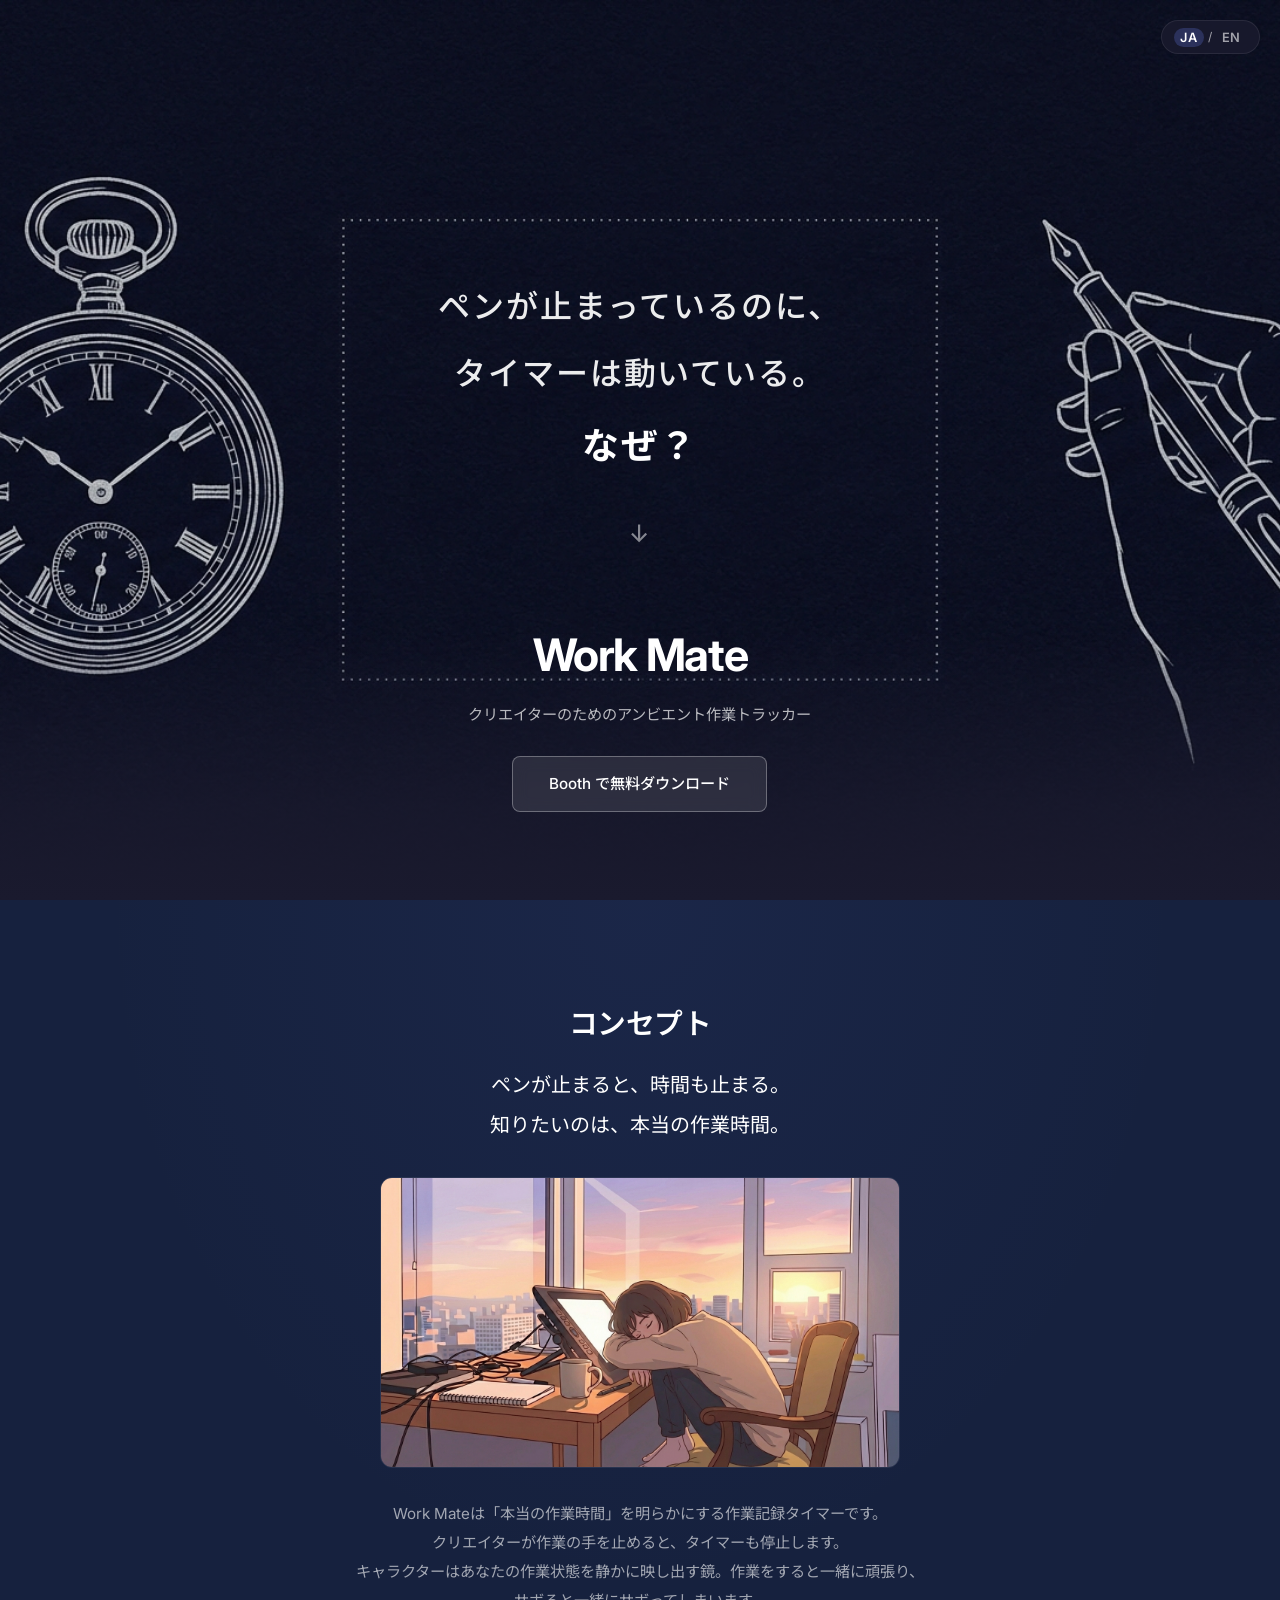
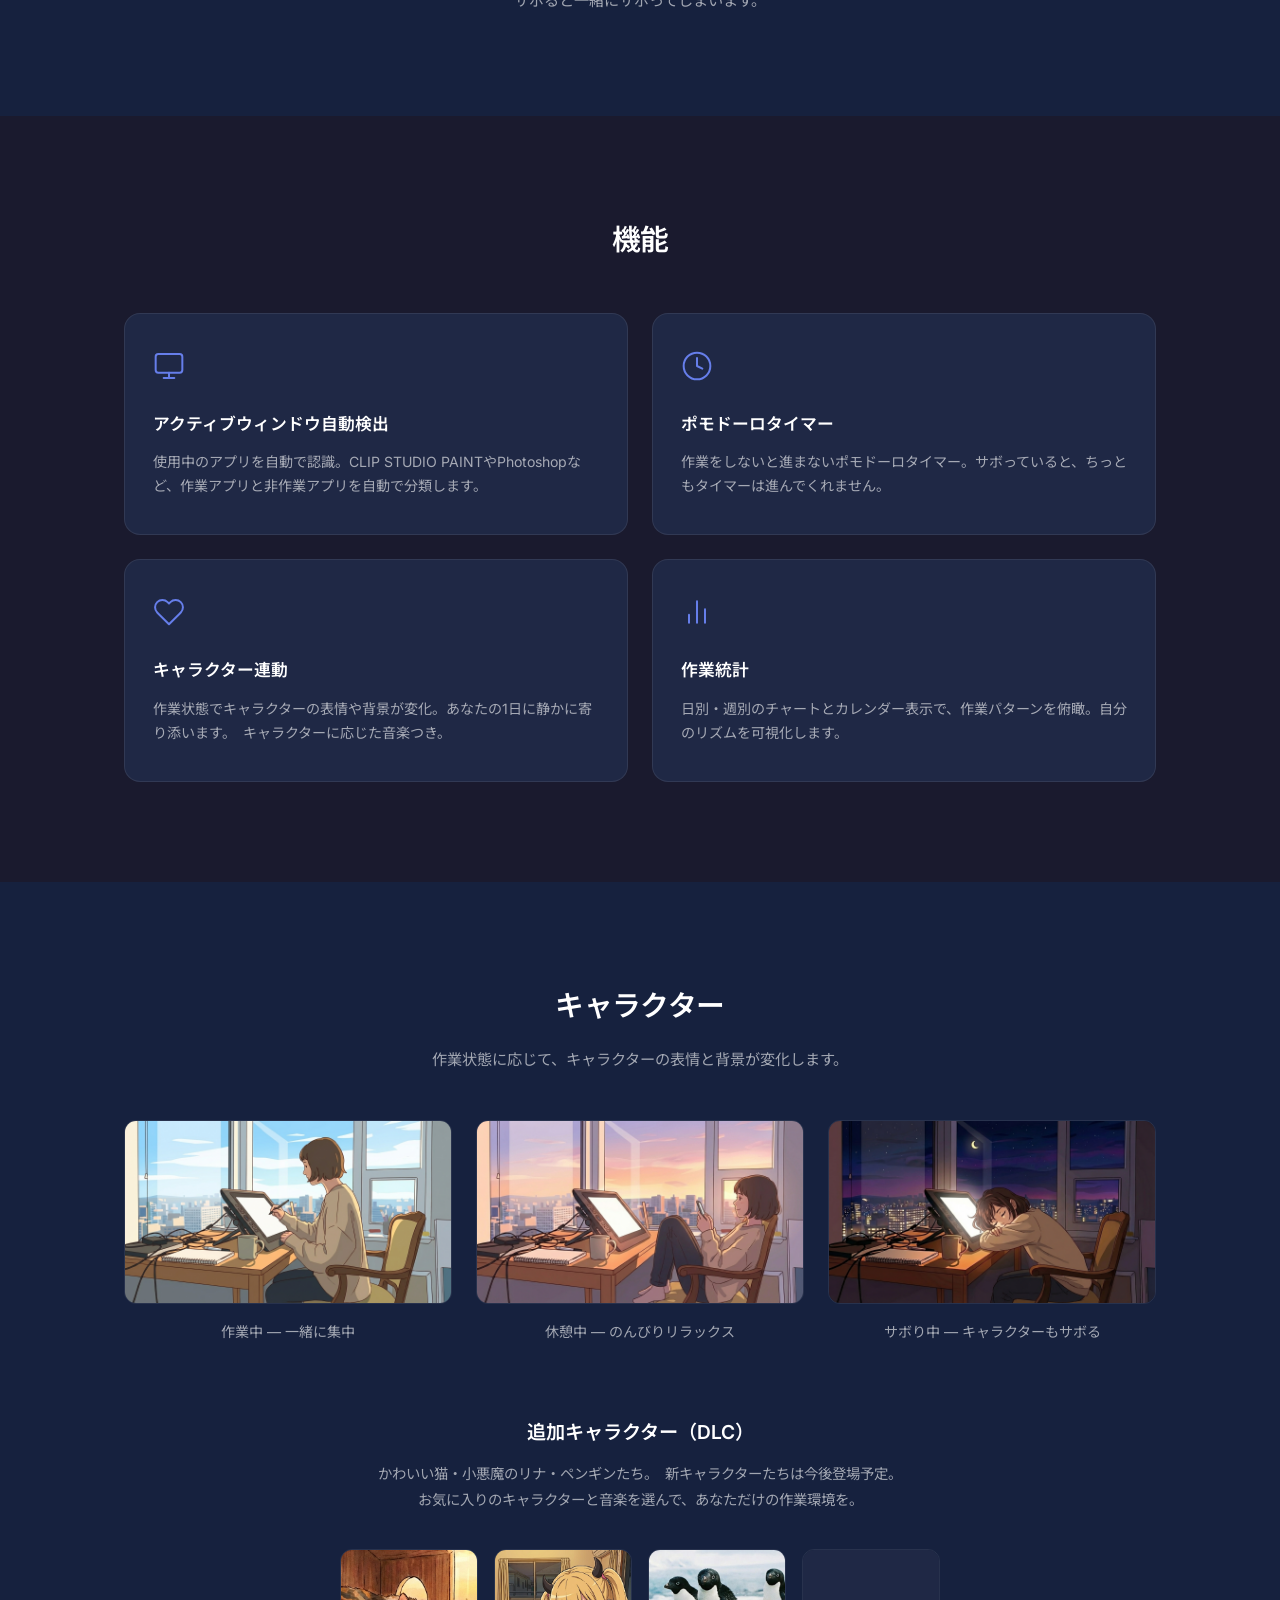
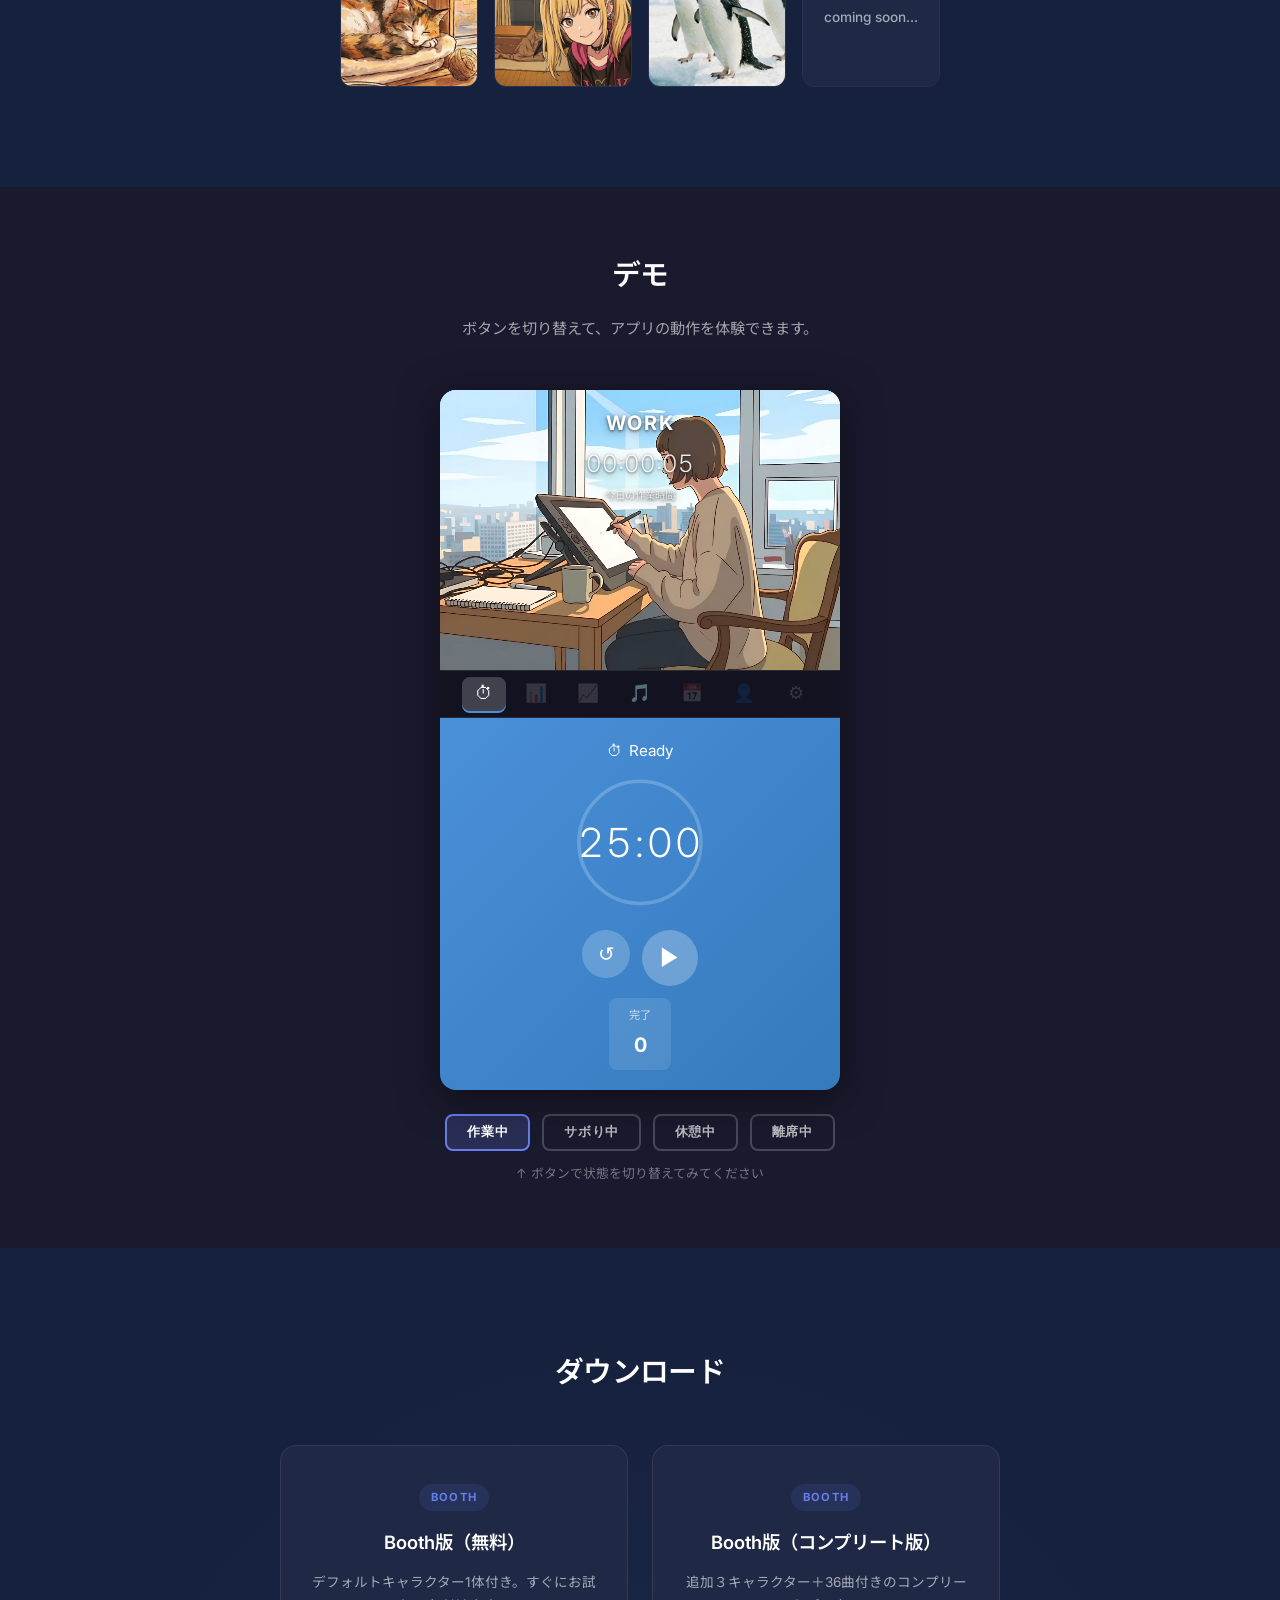
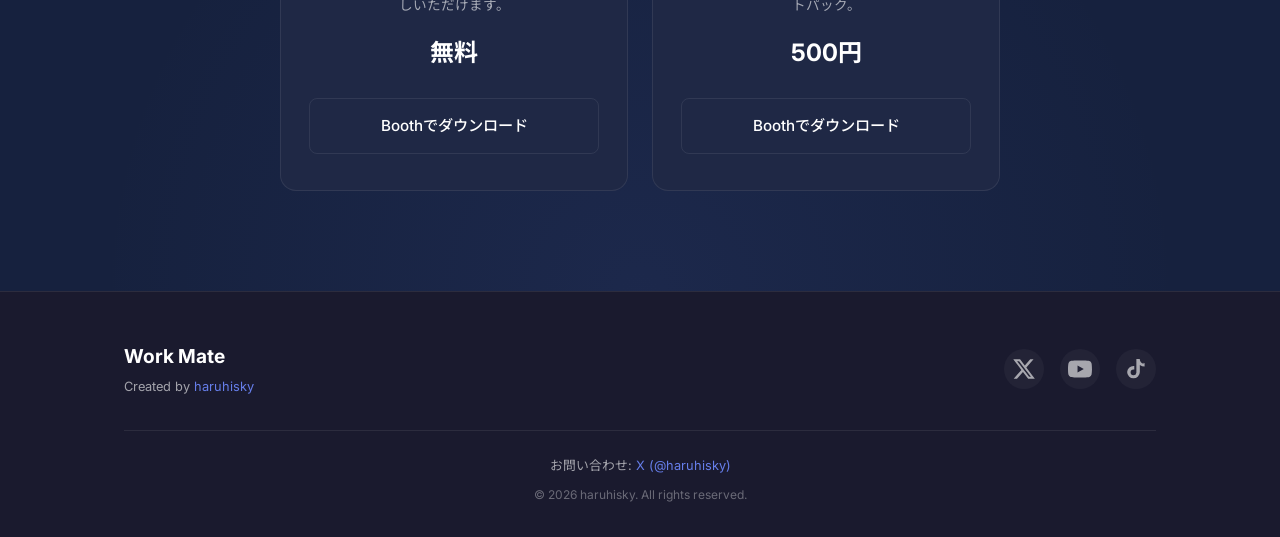
==== commit 689f2a18: "Add Google Analytics tracking code Co-Authored-By: Claude Opus 4.6 <noreply@anthropic.com>" ====
--- a/index.html
+++ b/index.html
@@ -3,6 +3,14 @@
 <head>
   <meta charset="UTF-8">
   <meta name="viewport" content="width=device-width, initial-scale=1.0">
+  <!-- Google tag (gtag.js) -->
+  <script async src="https://www.googletagmanager.com/gtag/js?id=G-V8KLNQPKJM"></script>
+  <script>
+    window.dataLayer = window.dataLayer || [];
+    function gtag(){dataLayer.push(arguments);}
+    gtag('js', new Date());
+    gtag('config', 'G-V8KLNQPKJM');
+  </script>
   <title>Work Mate — あなたの作業を、静かに見守る</title>
   <meta name="description" content="ペンが止まっているのに、タイマーは動いている。なぜ？ — Work Mateはクリエイターのための作業記録タイマーです。">
   <link rel="preconnect" href="https://fonts.googleapis.com">
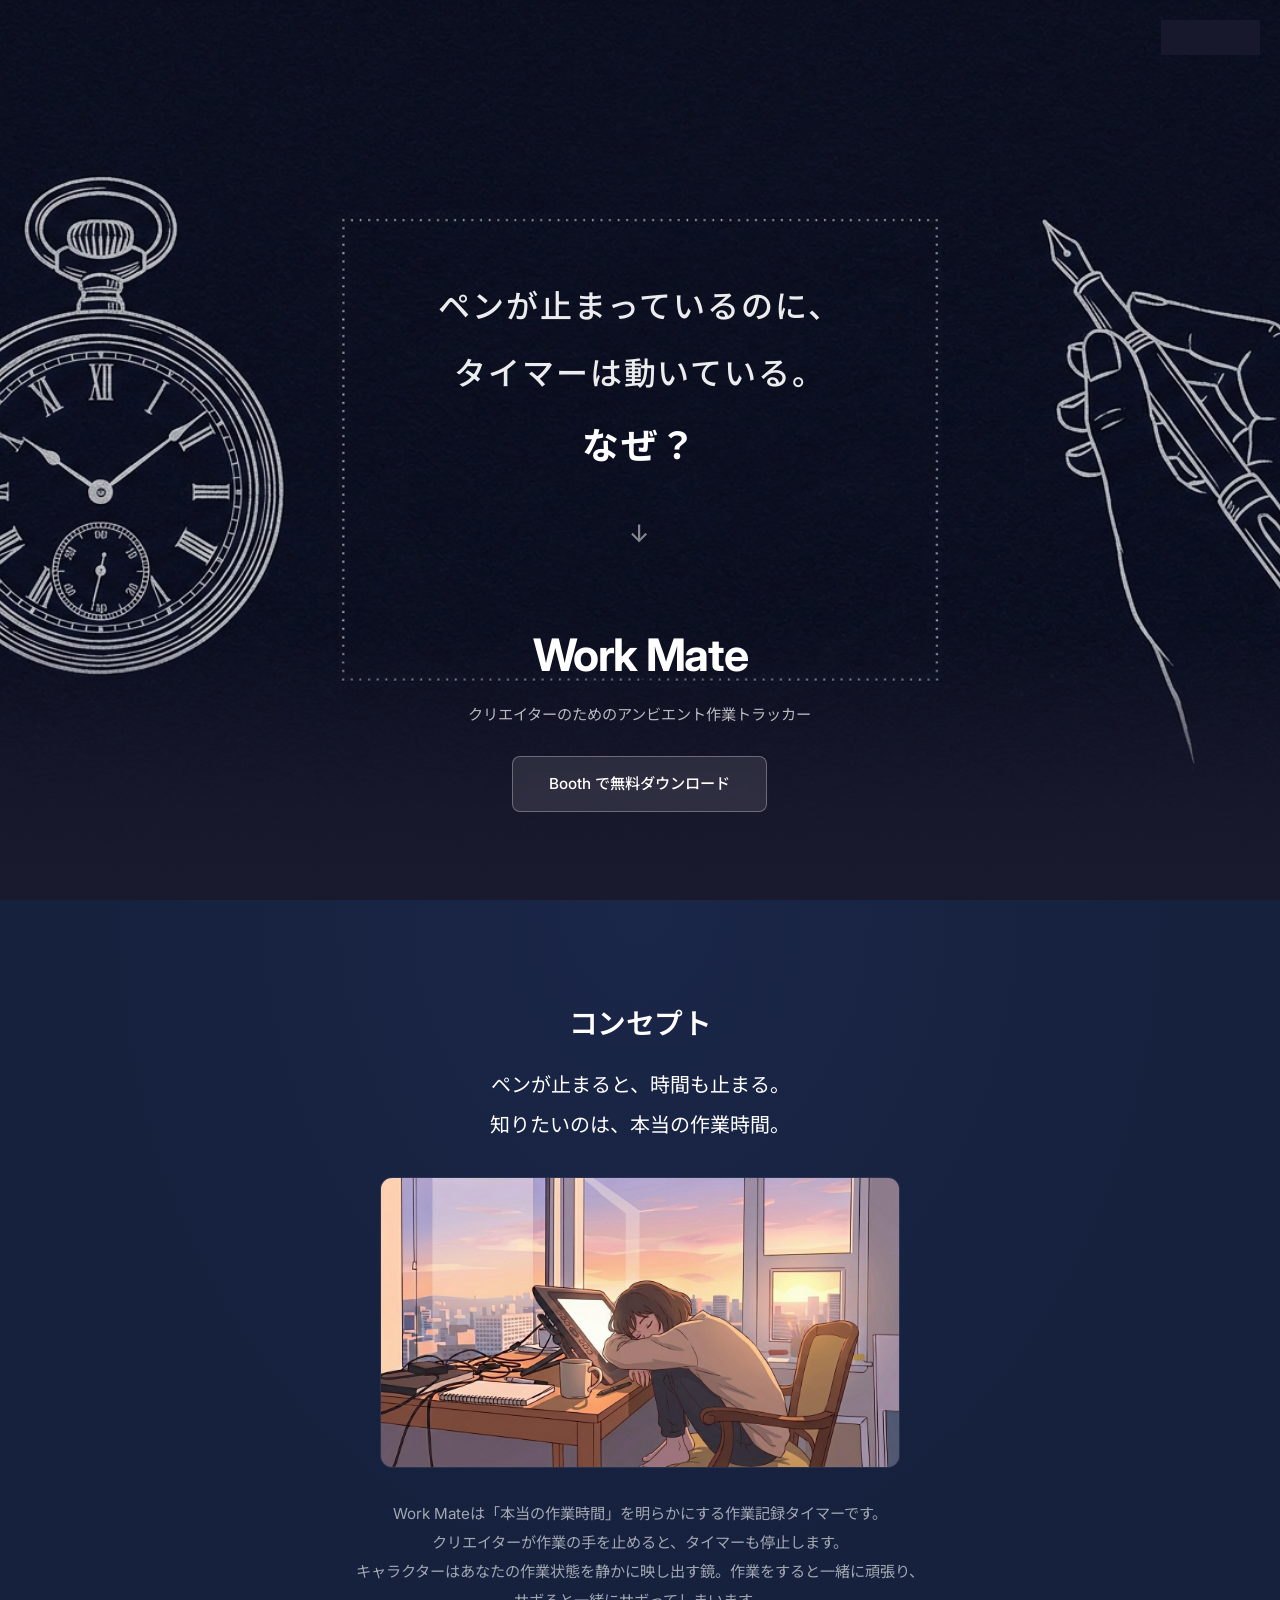
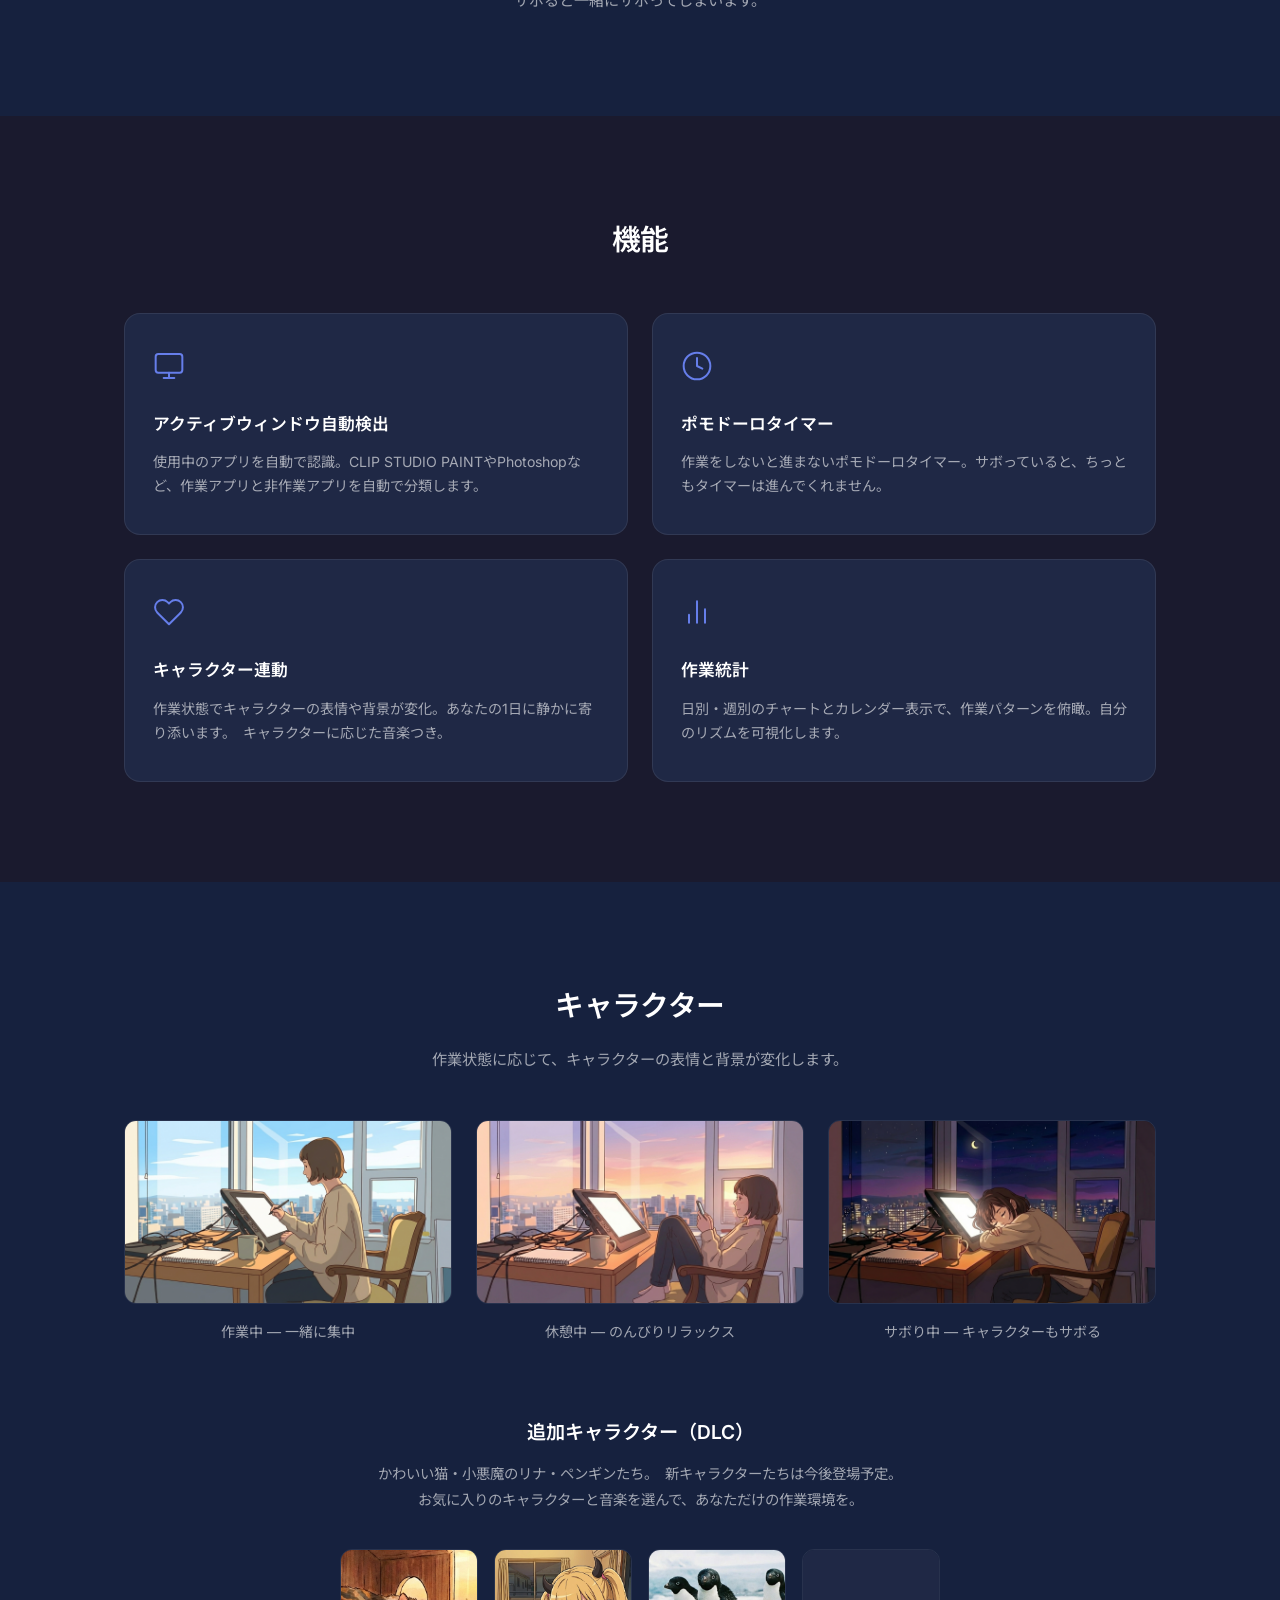
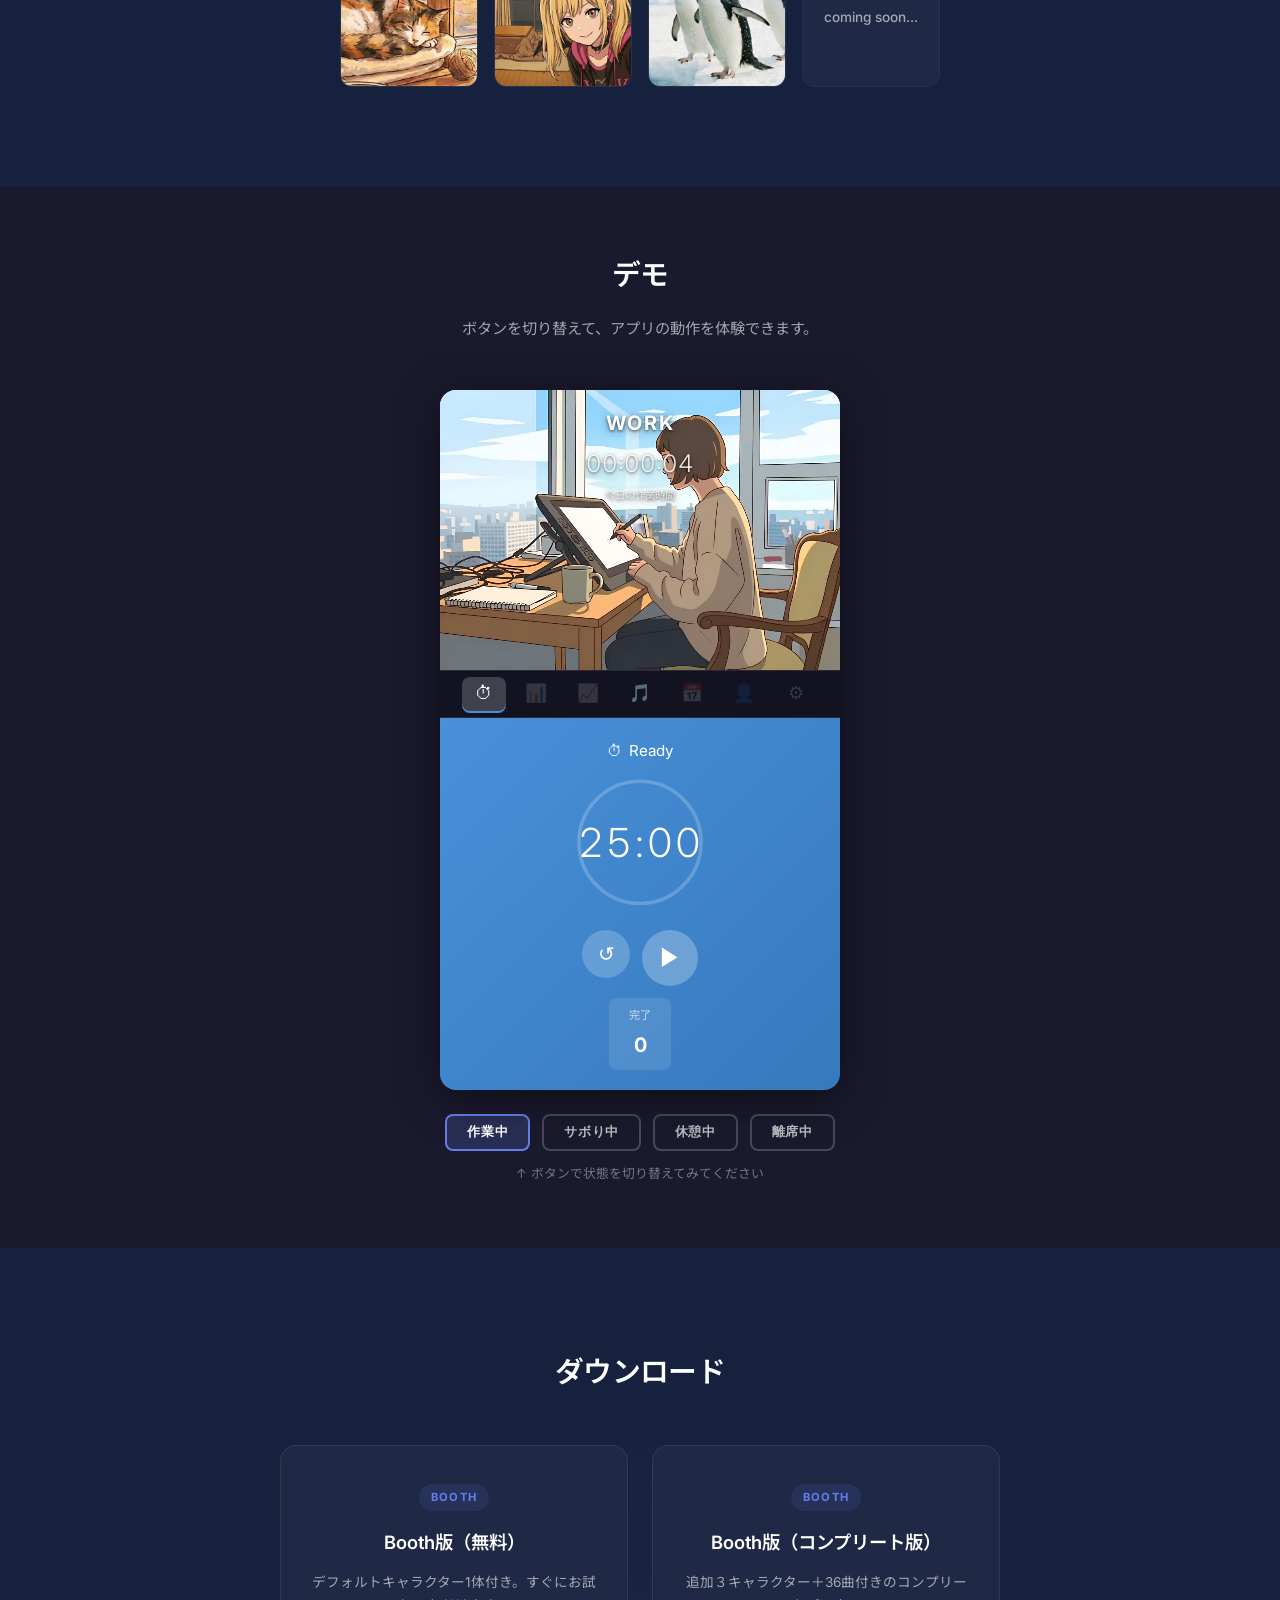
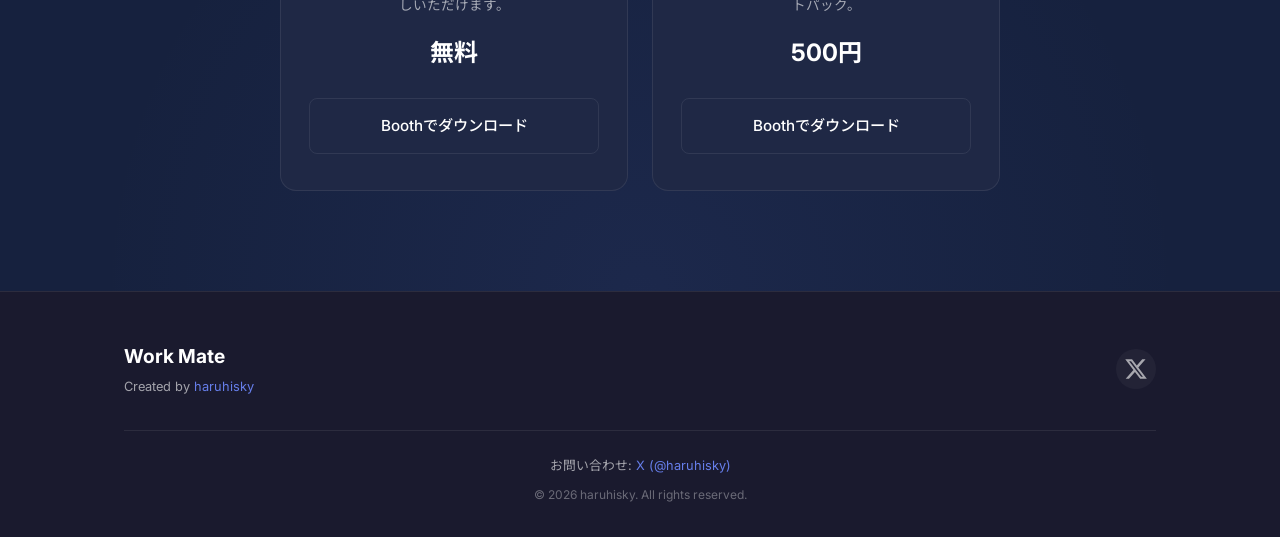
==== commit 9b96746a: "Add OGP image and hide unused social links - Set bg_work_day.png as og:image for link previews on X/" ====
--- a/index.html
+++ b/index.html
@@ -22,7 +22,10 @@
   <meta property="og:title" content="Work Mate — あなたの作業を、静かに見守る">
   <meta property="og:description" content="クリエイターのためのアンビエント作業トラッカー。キャラクターがあなたの作業を静かに見守ります。">
   <meta property="og:type" content="website">
-  <!-- <meta property="og:image" content="YOUR_OGP_IMAGE_URL"> -->
+  <meta property="og:image" content="https://haruhisky.github.io/workmate/images/bg_work_day.png">
+  <meta property="og:url" content="https://haruhisky.github.io/workmate/">
+  <meta name="twitter:card" content="summary_large_image">
+  <meta name="twitter:site" content="@haruhisky1">
 </head>
 <body>
 
@@ -511,14 +514,16 @@
           <a href="https://x.com/haruhisky1" target="_blank" rel="noopener" class="footer-social" aria-label="X (Twitter)">
             <svg viewBox="0 0 24 24" width="24" height="24" fill="currentColor"><path d="M18.244 2.25h3.308l-7.227 8.26 8.502 11.24H16.17l-5.214-6.817L4.99 21.75H1.68l7.73-8.835L1.254 2.25H8.08l4.713 6.231zm-1.161 17.52h1.833L7.084 4.126H5.117z"/></svg>
           </a>
-          <!-- YouTube -->
+          <!-- YouTube: アカウント作成後に有効化
           <a href="#" target="_blank" rel="noopener" class="footer-social" aria-label="YouTube">
             <svg viewBox="0 0 24 24" width="24" height="24" fill="currentColor"><path d="M23.498 6.186a3.016 3.016 0 0 0-2.122-2.136C19.505 3.545 12 3.545 12 3.545s-7.505 0-9.377.505A3.017 3.017 0 0 0 .502 6.186C0 8.07 0 12 0 12s0 3.93.502 5.814a3.016 3.016 0 0 0 2.122 2.136c1.871.505 9.376.505 9.376.505s7.505 0 9.377-.505a3.015 3.015 0 0 0 2.122-2.136C24 15.93 24 12 24 12s0-3.93-.502-5.814zM9.545 15.568V8.432L15.818 12l-6.273 3.568z"/></svg>
           </a>
-          <!-- TikTok -->
+          -->
+          <!-- TikTok: アカウント作成後に有効化
           <a href="#" target="_blank" rel="noopener" class="footer-social" aria-label="TikTok">
             <svg viewBox="0 0 24 24" width="24" height="24" fill="currentColor"><path d="M19.59 6.69a4.83 4.83 0 0 1-3.77-4.25V2h-3.45v13.67a2.89 2.89 0 0 1-2.88 2.5 2.89 2.89 0 0 1-2.89-2.89 2.89 2.89 0 0 1 2.89-2.89c.28 0 .54.04.79.1v-3.5a6.37 6.37 0 0 0-.79-.05A6.34 6.34 0 0 0 3.15 15a6.34 6.34 0 0 0 6.34 6.34 6.34 6.34 0 0 0 6.34-6.34V8.1a8.16 8.16 0 0 0 4.76 1.52v-3.4a4.85 4.85 0 0 1-1-.47z"/></svg>
           </a>
+          -->
         </div>
       </div>
       <div class="footer-bottom">
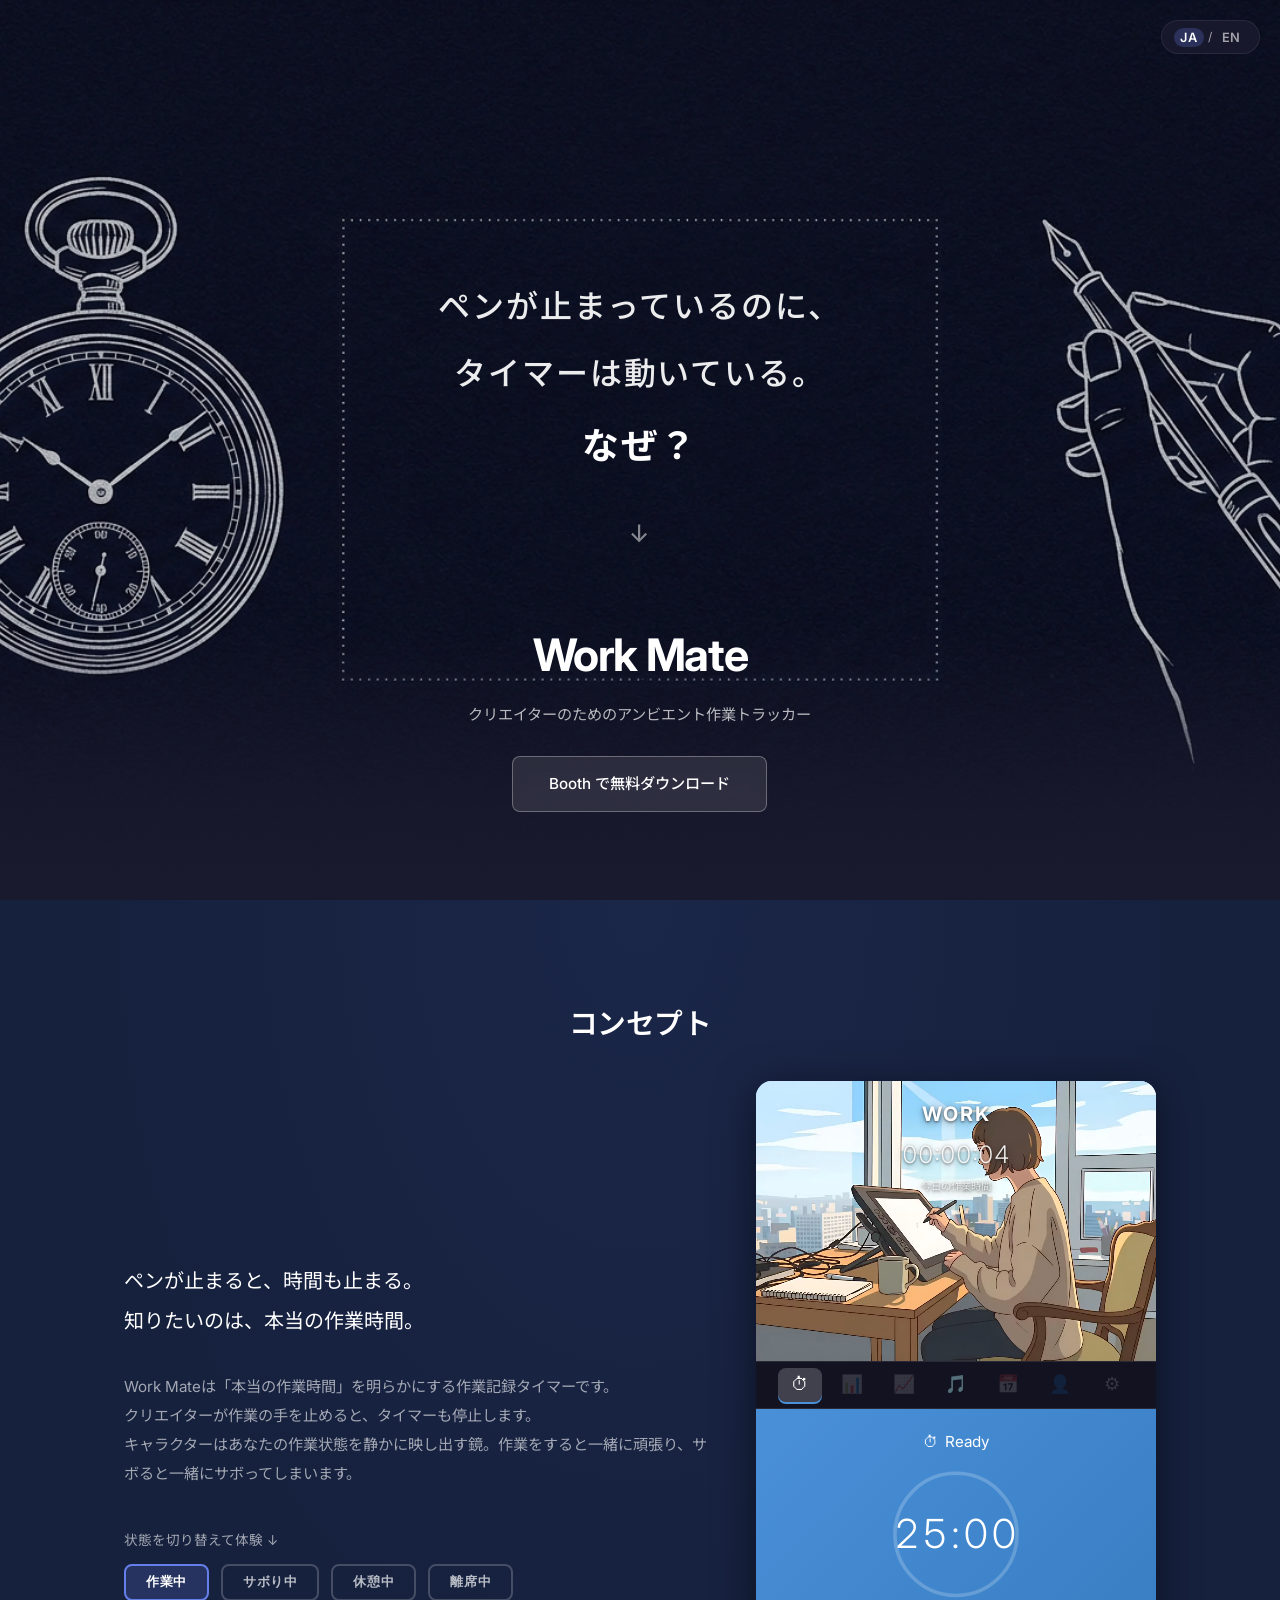
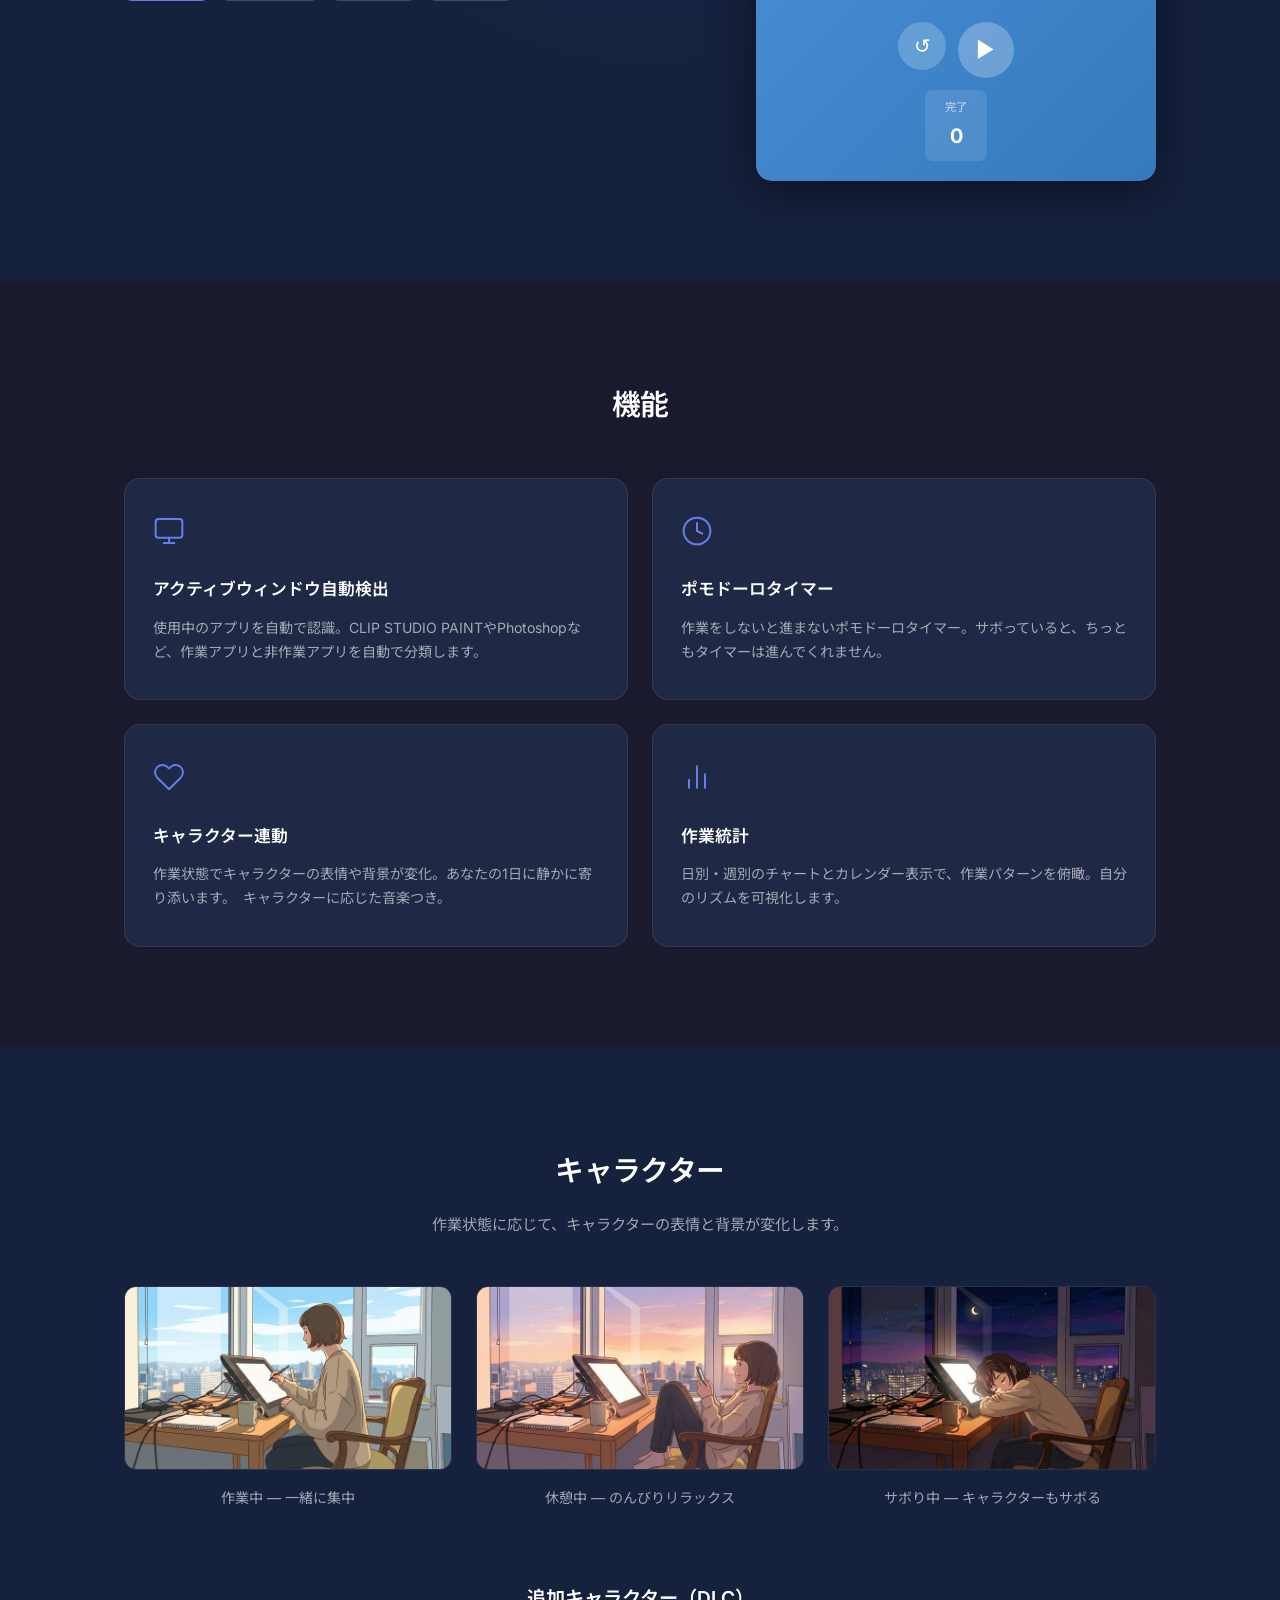
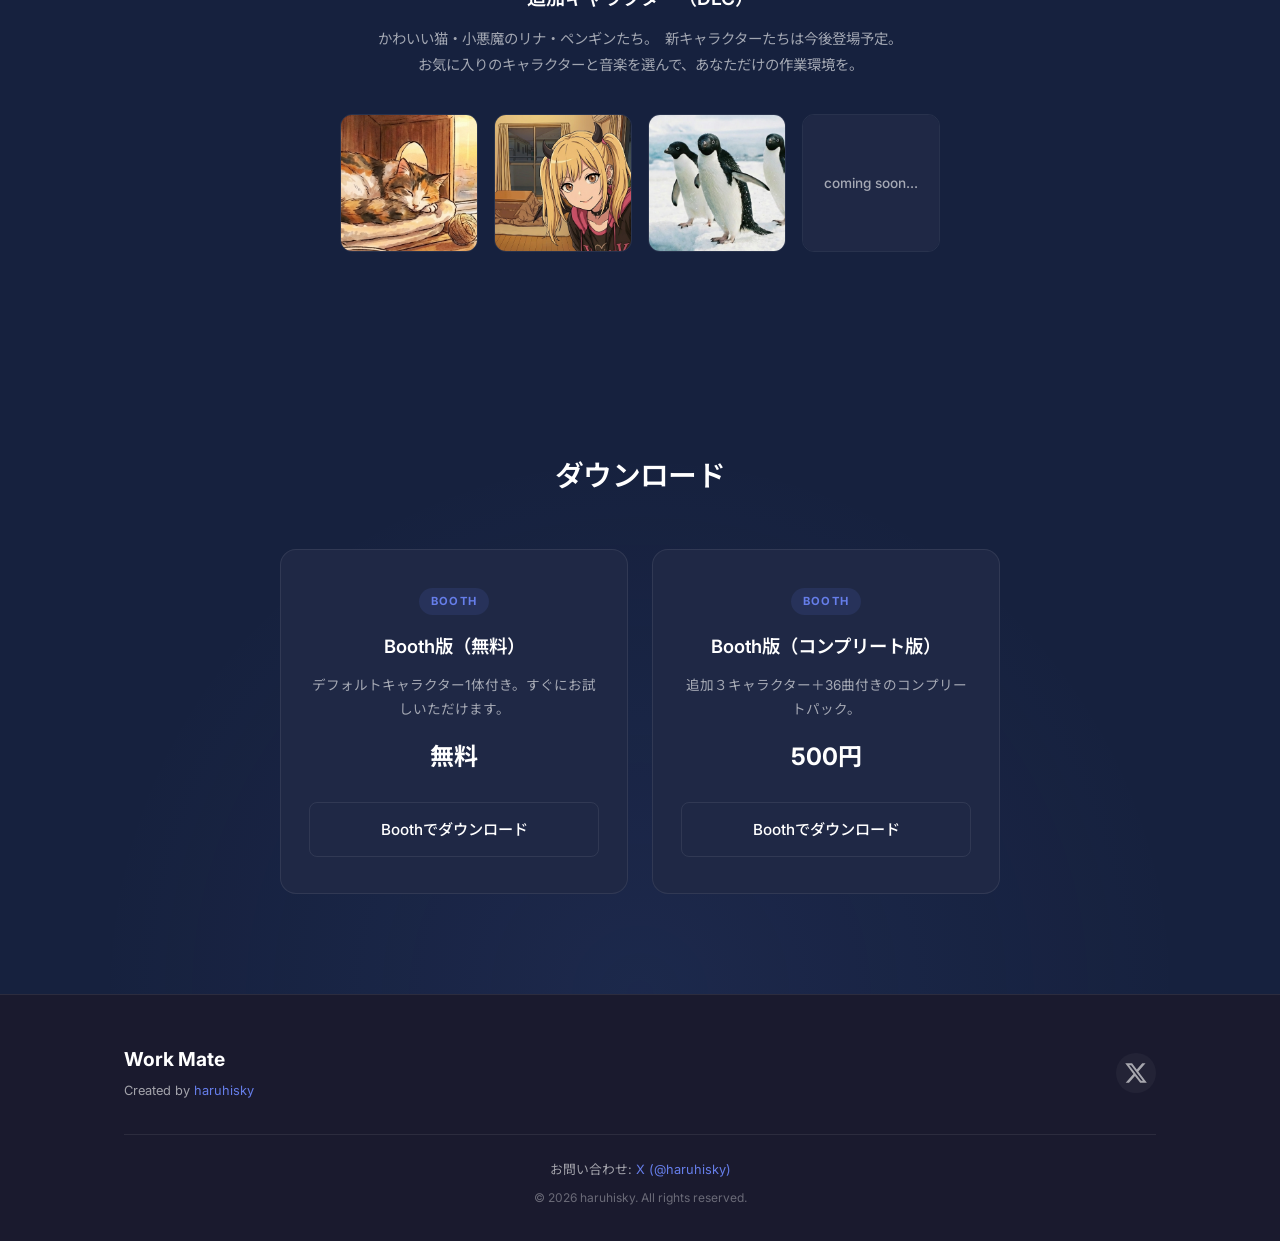
==== commit 5ae2e86b: "Merge concept and demo into single section for better engagement - Combine concept text (left) with " ====
--- a/index.html
+++ b/index.html
@@ -63,27 +63,203 @@
     </div>
   </section>
 
-  <!-- ========== Concept Section ========== -->
+  <!-- ========== Concept + Demo Section ========== -->
   <section id="concept" class="section concept">
     <div class="container">
       <h2 class="section-title">
         <span class="ja">コンセプト</span>
         <span class="en">Concept</span>
       </h2>
-      <div class="concept-content">
-        <div class="concept-text">
+      <div class="concept-demo-layout">
+        <!-- Left: Concept Text -->
+        <div class="concept-text-side">
           <p class="concept-lead">
             <span class="ja">ペンが止まると、時間も止まる。<br>知りたいのは、本当の作業時間。</span>
             <span class="en">When the pen stops, time stops too.<br>What you really want to know is your true work hours.</span>
           </p>
-            <div class="gallery-image-wrapper">
-              <img src="images/bg_slack_morning.png" alt="Working state" loading="lazy">
+          <p class="concept-body">
+            <span class="ja">Work Mateは「本当の作業時間」を明らかにする作業記録タイマーです。<br>クリエイターが作業の手を止めると、タイマーも停止します。<br>キャラクターはあなたの作業状態を静かに映し出す鏡。作業をすると一緒に頑張り、サボると一緒にサボってしまいます。</span>
+            <span class="en">Work Mate is a time-tracking timer that reveals your true work hours. When you stop working, the timer stops too. The character is a quiet mirror reflecting your work state — working hard alongside you, and slacking off right with you when you slack.</span>
+          </p>
+          <!-- State Control Buttons -->
+          <div class="concept-demo-controls">
+            <p class="concept-demo-hint">
+              <span class="ja">状態を切り替えて体験 ↓</span>
+              <span class="en">Switch states to experience ↓</span>
+            </p>
+            <div class="demo-state-controls">
+              <button class="demo-state-btn active" data-state="work"><span class="ja">作業中</span><span class="en">WORK</span></button>
+              <button class="demo-state-btn" data-state="slacking"><span class="ja">サボり中</span><span class="en">SLACKING</span></button>
+              <button class="demo-state-btn" data-state="break"><span class="ja">休憩中</span><span class="en">BREAK</span></button>
+              <button class="demo-state-btn" data-state="away"><span class="ja">離席中</span><span class="en">AWAY</span></button>
             </div>
-
-          <p class="concept-body">
-            <span class="ja">Work Mateは「本当の作業時間」を明らかにする作業記録タイマーです。 <br> クリエイターが作業の手を止めると、タイマーも停止します。<br> キャラクターはあなたの作業状態を静かに映し出す鏡。作業をすると一緒に頑張り、<br>サボると一緒にサボってしまいます。</span>
-            <span class="en">Work Mate is a time-tracking timer that reveals your true work hours. When you stop working, the timer stops too. The character is a quiet mirror reflecting your work state — working hard alongside you, and slacking off right with you when you slack.</span>
-          </p>
+          </div>
+        </div>
+        <!-- Right: Demo App -->
+        <div class="concept-demo-side demo-desktop">
+          <div class="demo-wrapper" data-animate>
+            <div class="demo-app">
+              <!-- Character Area -->
+              <div class="demo-character state-work">
+                <div class="demo-char-bg"></div>
+                <div class="demo-char-video-container">
+                  <video class="demo-char-video demo-char-video-0 active" muted playsinline></video>
+                  <video class="demo-char-video demo-char-video-1" muted playsinline></video>
+                </div>
+                <div class="demo-char-overlay">
+                  <div class="demo-state-label">WORK</div>
+                  <div class="demo-work-time">00:00:00</div>
+                  <div class="demo-work-time-label">
+                    <span class="ja">今日の作業時間</span>
+                    <span class="en">Today's work time</span>
+                  </div>
+                </div>
+              </div>
+
+              <!-- Navigation -->
+              <nav class="demo-nav">
+                <button class="demo-nav-tab active" data-tab="timer" title="Timer">⏱</button>
+                <button class="demo-nav-tab locked" data-tab="week" title="Week Chart">📊</button>
+                <button class="demo-nav-tab locked" data-tab="day" title="Day Chart">📈</button>
+                <button class="demo-nav-tab" data-tab="music" title="Music">🎵</button>
+                <button class="demo-nav-tab locked" data-tab="calendar" title="Calendar">📅</button>
+                <button class="demo-nav-tab locked" data-tab="character" title="Character">👤</button>
+                <button class="demo-nav-tab locked" data-tab="settings" title="Settings">⚙</button>
+              </nav>
+
+              <!-- Content Panels -->
+              <div class="demo-content">
+                <!-- Timer Panel -->
+                <div class="demo-panel demo-panel-timer demo-pomodoro active" data-panel="timer">
+                  <div class="demo-pomo-status">
+                    <span class="demo-pomo-status-icon">⏱</span>
+                    <span class="demo-pomo-status-label">Ready</span>
+                  </div>
+                  <div class="demo-pomo-display">
+                    <div class="demo-pomo-ring">
+                      <svg viewBox="0 0 150 150">
+                        <circle class="ring-bg" cx="75" cy="75" r="68"/>
+                        <circle class="ring-progress demo-pomo-progress" cx="75" cy="75" r="68"/>
+                      </svg>
+                    </div>
+                    <div class="demo-pomo-time">25:00</div>
+                  </div>
+                  <div class="demo-pomo-controls">
+                    <button class="demo-pomo-btn demo-pomo-reset" title="Reset">↺</button>
+                    <button class="demo-pomo-btn start-btn demo-pomo-start" title="Start">▶</button>
+                  </div>
+                  <div class="demo-pomo-count">
+                    <span class="demo-pomo-count-label">
+                      <span class="ja">完了</span>
+                      <span class="en">Done</span>
+                    </span>
+                    <span class="demo-pomo-count-value">0</span>
+                  </div>
+                </div>
+
+                <!-- Music Panel -->
+                <div class="demo-panel demo-music" data-panel="music">
+                  <div class="demo-music-now">
+                    <div class="demo-music-now-label">Now Playing</div>
+                    <div class="demo-music-now-track">Minimalist</div>
+                  </div>
+                  <div class="demo-music-controls">
+                    <button class="demo-music-btn demo-music-prev" title="Previous">⏮</button>
+                    <button class="demo-music-btn play-btn demo-music-play" title="Play">▶</button>
+                    <button class="demo-music-btn demo-music-next" title="Next">⏭</button>
+                  </div>
+                  <div class="demo-music-volume">
+                    <span class="demo-music-volume-icon">🔊</span>
+                    <input type="range" class="demo-volume-slider" min="0" max="100" value="50">
+                  </div>
+                  <div class="demo-music-playlist">
+                    <div class="demo-playlist-header">Playlist</div>
+                    <div class="demo-playlist-items"></div>
+                  </div>
+                </div>
+
+                <!-- Locked Panels -->
+                <div class="demo-panel demo-locked" data-panel="week">
+                  <div class="demo-locked-icon">🔒</div>
+                  <div class="demo-locked-text">
+                    <span class="ja">週間チャートはデモ版では利用できません</span>
+                    <span class="en">Weekly chart is not available in the demo</span>
+                  </div>
+                  <div class="demo-locked-cta">
+                    <a href="https://haruhisky.booth.pm/items/7986308">
+                      <span class="ja">無料版をダウンロード →</span>
+                      <span class="en">Download the free version →</span>
+                    </a>
+                  </div>
+                </div>
+                <div class="demo-panel demo-locked" data-panel="day">
+                  <div class="demo-locked-icon">🔒</div>
+                  <div class="demo-locked-text">
+                    <span class="ja">日別チャートはデモ版では利用できません</span>
+                    <span class="en">Daily chart is not available in the demo</span>
+                  </div>
+                  <div class="demo-locked-cta">
+                    <a href="https://haruhisky.booth.pm/items/7986308">
+                      <span class="ja">無料版をダウンロード →</span>
+                      <span class="en">Download the free version →</span>
+                    </a>
+                  </div>
+                </div>
+                <div class="demo-panel demo-locked" data-panel="calendar">
+                  <div class="demo-locked-icon">🔒</div>
+                  <div class="demo-locked-text">
+                    <span class="ja">カレンダーはデモ版では利用できません</span>
+                    <span class="en">Calendar is not available in the demo</span>
+                  </div>
+                  <div class="demo-locked-cta">
+                    <a href="https://haruhisky.booth.pm/items/7986308">
+                      <span class="ja">無料版をダウンロード →</span>
+                      <span class="en">Download the free version →</span>
+                    </a>
+                  </div>
+                </div>
+                <div class="demo-panel demo-locked" data-panel="character">
+                  <div class="demo-locked-icon">🔒</div>
+                  <div class="demo-locked-text">
+                    <span class="ja">キャラクター選択はデモ版では利用できません</span>
+                    <span class="en">Character select is not available in the demo</span>
+                  </div>
+                  <div class="demo-locked-cta">
+                    <a href="https://haruhisky.booth.pm/items/7986421">
+                      <span class="ja">コンプリート版をダウンロード →</span>
+                      <span class="en">Download the complete edition →</span>
+                    </a>
+                  </div>
+                </div>
+                <div class="demo-panel demo-locked" data-panel="settings">
+                  <div class="demo-locked-icon">🔒</div>
+                  <div class="demo-locked-text">
+                    <span class="ja">設定はデモ版では利用できません</span>
+                    <span class="en">Settings are not available in the demo</span>
+                  </div>
+                  <div class="demo-locked-cta">
+                    <a href="https://haruhisky.booth.pm/items/7986308">
+                      <span class="ja">無料版をダウンロード →</span>
+                      <span class="en">Download the free version →</span>
+                    </a>
+                  </div>
+                </div>
+              </div>
+            </div>
+          </div>
+        </div>
+        <!-- Mobile: Screenshot Gallery (replaces demo on small screens) -->
+        <div class="demo-mobile-gallery">
+          <div class="demo-gallery-grid">
+            <img src="images/001.png" alt="Screenshot 1" loading="lazy">
+            <img src="images/002.png" alt="Screenshot 2" loading="lazy">
+            <img src="images/003.png" alt="Screenshot 3" loading="lazy">
+            <img src="images/004.png" alt="Screenshot 4" loading="lazy">
+            <img src="images/005.png" alt="Screenshot 5" loading="lazy">
+            <img src="images/006.png" alt="Screenshot 6" loading="lazy">
+            <img src="images/007.png" alt="Screenshot 7" loading="lazy">
+            <img src="images/008.png" alt="Screenshot 8" loading="lazy">
+          </div>
         </div>
       </div>
     </div>
@@ -225,200 +401,6 @@
               <span>coming soon...</span>
             </div>
           </div>
-        </div>
-      </div>
-    </div>
-  </section>
-
-  <!-- ========== Interactive Demo Section ========== -->
-  <section id="demo" class="section demo-section">
-    <div class="container">
-      <h2 class="section-title">
-        <span class="ja">デモ</span>
-        <span class="en">Demo</span>
-      </h2>
-      <p class="section-subtitle">
-        <span class="ja">ボタンを切り替えて、アプリの動作を体験できます。</span>
-        <span class="en">Switch between states to experience how the app works.</span>
-      </p>
-
-      <!-- Desktop: Interactive Demo -->
-      <div class="demo-desktop">
-        <div class="demo-wrapper" data-animate>
-          <div class="demo-app">
-            <!-- Character Area -->
-            <div class="demo-character state-work">
-              <div class="demo-char-bg"></div>
-              <div class="demo-char-video-container">
-                <video class="demo-char-video demo-char-video-0 active" muted playsinline></video>
-                <video class="demo-char-video demo-char-video-1" muted playsinline></video>
-              </div>
-              <div class="demo-char-overlay">
-                <div class="demo-state-label">WORK</div>
-                <div class="demo-work-time">00:00:00</div>
-                <div class="demo-work-time-label">
-                  <span class="ja">今日の作業時間</span>
-                  <span class="en">Today's work time</span>
-                </div>
-              </div>
-            </div>
-
-            <!-- Navigation -->
-            <nav class="demo-nav">
-              <button class="demo-nav-tab active" data-tab="timer" title="Timer">⏱</button>
-              <button class="demo-nav-tab locked" data-tab="week" title="Week Chart">📊</button>
-              <button class="demo-nav-tab locked" data-tab="day" title="Day Chart">📈</button>
-              <button class="demo-nav-tab" data-tab="music" title="Music">🎵</button>
-              <button class="demo-nav-tab locked" data-tab="calendar" title="Calendar">📅</button>
-              <button class="demo-nav-tab locked" data-tab="character" title="Character">👤</button>
-              <button class="demo-nav-tab locked" data-tab="settings" title="Settings">⚙</button>
-            </nav>
-
-            <!-- Content Panels -->
-            <div class="demo-content">
-              <!-- Timer Panel -->
-              <div class="demo-panel demo-panel-timer demo-pomodoro active" data-panel="timer">
-                <div class="demo-pomo-status">
-                  <span class="demo-pomo-status-icon">⏱</span>
-                  <span class="demo-pomo-status-label">Ready</span>
-                </div>
-                <div class="demo-pomo-display">
-                  <div class="demo-pomo-ring">
-                    <svg viewBox="0 0 150 150">
-                      <circle class="ring-bg" cx="75" cy="75" r="68"/>
-                      <circle class="ring-progress demo-pomo-progress" cx="75" cy="75" r="68"/>
-                    </svg>
-                  </div>
-                  <div class="demo-pomo-time">25:00</div>
-                </div>
-                <div class="demo-pomo-controls">
-                  <button class="demo-pomo-btn demo-pomo-reset" title="Reset">↺</button>
-                  <button class="demo-pomo-btn start-btn demo-pomo-start" title="Start">▶</button>
-                </div>
-                <div class="demo-pomo-count">
-                  <span class="demo-pomo-count-label">
-                    <span class="ja">完了</span>
-                    <span class="en">Done</span>
-                  </span>
-                  <span class="demo-pomo-count-value">0</span>
-                </div>
-              </div>
-
-              <!-- Music Panel -->
-              <div class="demo-panel demo-music" data-panel="music">
-                <div class="demo-music-now">
-                  <div class="demo-music-now-label">Now Playing</div>
-                  <div class="demo-music-now-track">Minimalist</div>
-                </div>
-                <div class="demo-music-controls">
-                  <button class="demo-music-btn demo-music-prev" title="Previous">⏮</button>
-                  <button class="demo-music-btn play-btn demo-music-play" title="Play">▶</button>
-                  <button class="demo-music-btn demo-music-next" title="Next">⏭</button>
-                </div>
-                <div class="demo-music-volume">
-                  <span class="demo-music-volume-icon">🔊</span>
-                  <input type="range" class="demo-volume-slider" min="0" max="100" value="50">
-                </div>
-                <div class="demo-music-playlist">
-                  <div class="demo-playlist-header">Playlist</div>
-                  <div class="demo-playlist-items"></div>
-                </div>
-              </div>
-
-              <!-- Locked Panels -->
-              <div class="demo-panel demo-locked" data-panel="week">
-                <div class="demo-locked-icon">🔒</div>
-                <div class="demo-locked-text">
-                  <span class="ja">週間チャートはデモ版では利用できません</span>
-                  <span class="en">Weekly chart is not available in the demo</span>
-                </div>
-                <div class="demo-locked-cta">
-                  <a href="https://haruhisky.booth.pm/items/7986308">
-                    <span class="ja">無料版をダウンロード →</span>
-                    <span class="en">Download the free version →</span>
-                  </a>
-                </div>
-              </div>
-              <div class="demo-panel demo-locked" data-panel="day">
-                <div class="demo-locked-icon">🔒</div>
-                <div class="demo-locked-text">
-                  <span class="ja">日別チャートはデモ版では利用できません</span>
-                  <span class="en">Daily chart is not available in the demo</span>
-                </div>
-                <div class="demo-locked-cta">
-                  <a href="https://haruhisky.booth.pm/items/7986308">
-                    <span class="ja">無料版をダウンロード →</span>
-                    <span class="en">Download the free version →</span>
-                  </a>
-                </div>
-              </div>
-              <div class="demo-panel demo-locked" data-panel="calendar">
-                <div class="demo-locked-icon">🔒</div>
-                <div class="demo-locked-text">
-                  <span class="ja">カレンダーはデモ版では利用できません</span>
-                  <span class="en">Calendar is not available in the demo</span>
-                </div>
-                <div class="demo-locked-cta">
-                  <a href="https://haruhisky.booth.pm/items/7986308">
-                    <span class="ja">無料版をダウンロード →</span>
-                    <span class="en">Download the free version →</span>
-                  </a>
-                </div>
-              </div>
-              <div class="demo-panel demo-locked" data-panel="character">
-                <div class="demo-locked-icon">🔒</div>
-                <div class="demo-locked-text">
-                  <span class="ja">キャラクター選択はデモ版では利用できません</span>
-                  <span class="en">Character select is not available in the demo</span>
-                </div>
-                <div class="demo-locked-cta">
-                  <a href="https://haruhisky.booth.pm/items/7986421">
-                    <span class="ja">コンプリート版をダウンロード →</span>
-                    <span class="en">Download the complete edition →</span>
-                  </a>
-                </div>
-              </div>
-              <div class="demo-panel demo-locked" data-panel="settings">
-                <div class="demo-locked-icon">🔒</div>
-                <div class="demo-locked-text">
-                  <span class="ja">設定はデモ版では利用できません</span>
-                  <span class="en">Settings are not available in the demo</span>
-                </div>
-                <div class="demo-locked-cta">
-                  <a href="https://haruhisky.booth.pm/items/7986308">
-                    <span class="ja">無料版をダウンロード →</span>
-                    <span class="en">Download the free version →</span>
-                  </a>
-                </div>
-              </div>
-            </div>
-          </div>
-        </div>
-
-        <!-- State Control Buttons -->
-        <div class="demo-state-controls">
-          <button class="demo-state-btn active" data-state="work"><span class="ja">作業中</span><span class="en">WORK</span></button>
-          <button class="demo-state-btn" data-state="slacking"><span class="ja">サボり中</span><span class="en">SLACKING</span></button>
-          <button class="demo-state-btn" data-state="break"><span class="ja">休憩中</span><span class="en">BREAK</span></button>
-          <button class="demo-state-btn" data-state="away"><span class="ja">離席中</span><span class="en">AWAY</span></button>
-        </div>
-        <p class="demo-hint">
-          <span class="ja">↑ ボタンで状態を切り替えてみてください</span>
-          <span class="en">↑ Try switching states with the buttons above</span>
-        </p>
-      </div>
-
-      <!-- Mobile: Screenshot Gallery -->
-      <div class="demo-mobile-gallery">
-        <div class="demo-gallery-grid">
-          <img src="images/001.png" alt="Screenshot 1" loading="lazy">
-          <img src="images/002.png" alt="Screenshot 2" loading="lazy">
-          <img src="images/003.png" alt="Screenshot 3" loading="lazy">
-          <img src="images/004.png" alt="Screenshot 4" loading="lazy">
-          <img src="images/005.png" alt="Screenshot 5" loading="lazy">
-          <img src="images/006.png" alt="Screenshot 6" loading="lazy">
-          <img src="images/007.png" alt="Screenshot 7" loading="lazy">
-          <img src="images/008.png" alt="Screenshot 8" loading="lazy">
         </div>
       </div>
     </div>
--- a/style.css
+++ b/style.css
@@ -311,17 +311,23 @@
   flex-wrap: wrap;
 }
 
-/* ========== Concept ========== */
+/* ========== Concept + Demo ========== */
 .concept {
   background:
     radial-gradient(ellipse at 50% 0%, rgba(102, 126, 234, 0.06) 0%, transparent 60%),
     var(--color-bg-light);
 }
 
-.concept-content {
-  max-width: 680px;
-  margin: 0 auto;
-  text-align: center;
+.concept-demo-layout {
+  display: grid;
+  grid-template-columns: 1fr 400px;
+  gap: 48px;
+  align-items: center;
+  margin-top: 32px;
+}
+
+.concept-text-side {
+  text-align: left;
 }
 
 .concept-lead {
@@ -332,19 +338,33 @@
   color: var(--color-text);
 }
 
-.concept-content .gallery-image-wrapper {
-  margin: 32px auto;
-  max-width: 520px;
-  border-radius: 12px;
-  overflow: hidden;
-  border: 1px solid var(--color-border);
-}
-
 .concept-body {
   font-size: 0.95rem;
   color: var(--color-text-muted);
   line-height: 1.9;
-  margin-top: 32px;
+}
+
+.concept-demo-controls {
+  margin-top: 40px;
+}
+
+.concept-demo-hint {
+  font-size: 0.85rem;
+  color: var(--color-text-muted);
+  margin-bottom: 12px;
+}
+
+.concept-demo-side {
+  flex-shrink: 0;
+}
+
+.concept-demo-side .demo-wrapper {
+  margin: 0;
+}
+
+/* Mobile: stack vertically, hide demo, show screenshots */
+.concept-demo-layout .demo-mobile-gallery {
+  display: none;
 }
 
 /* ========== Features ========== */
@@ -677,6 +697,28 @@
     font-size: 1.5rem;
   }
 
+  /* Concept + Demo: stack on mobile */
+  .concept-demo-layout {
+    grid-template-columns: 1fr;
+    gap: 32px;
+  }
+
+  .concept-text-side {
+    text-align: center;
+  }
+
+  .concept-demo-controls {
+    display: none;
+  }
+
+  .concept-demo-side {
+    display: none !important;
+  }
+
+  .concept-demo-layout .demo-mobile-gallery {
+    display: block;
+  }
+
   .features-grid {
     grid-template-columns: 1fr;
   }
--- a/demo.css
+++ b/demo.css
@@ -4,10 +4,6 @@
  */
 
 /* ========== Demo Container ========== */
-.demo-section {
-  padding: 4rem 0;
-}
-
 .demo-wrapper {
   max-width: 400px;
   margin: 0 auto;
@@ -21,9 +17,8 @@
 /* ========== State Control Buttons ========== */
 .demo-state-controls {
   display: flex;
-  justify-content: center;
+  flex-wrap: wrap;
   gap: 0.75rem;
-  margin-top: 1.5rem;
 }
 
 .demo-state-btn {
@@ -73,6 +68,7 @@
   margin-top: 0.75rem;
   font-size: 0.8rem;
   color: rgba(255, 255, 255, 0.4);
+  display: none;
 }
 
 /* ========== App Layout ========== */
@@ -586,24 +582,6 @@
 }
 
 /* ========== Responsive ========== */
-@media (max-width: 768px) {
-  .demo-desktop {
-    display: none !important;
-  }
-
-  .demo-mobile-gallery {
-    display: block;
-  }
-
-  .demo-state-controls {
-    display: none;
-  }
-
-  .demo-hint {
-    display: none;
-  }
-}
-
 @media (min-width: 769px) {
   .demo-mobile-gallery {
     display: none !important;
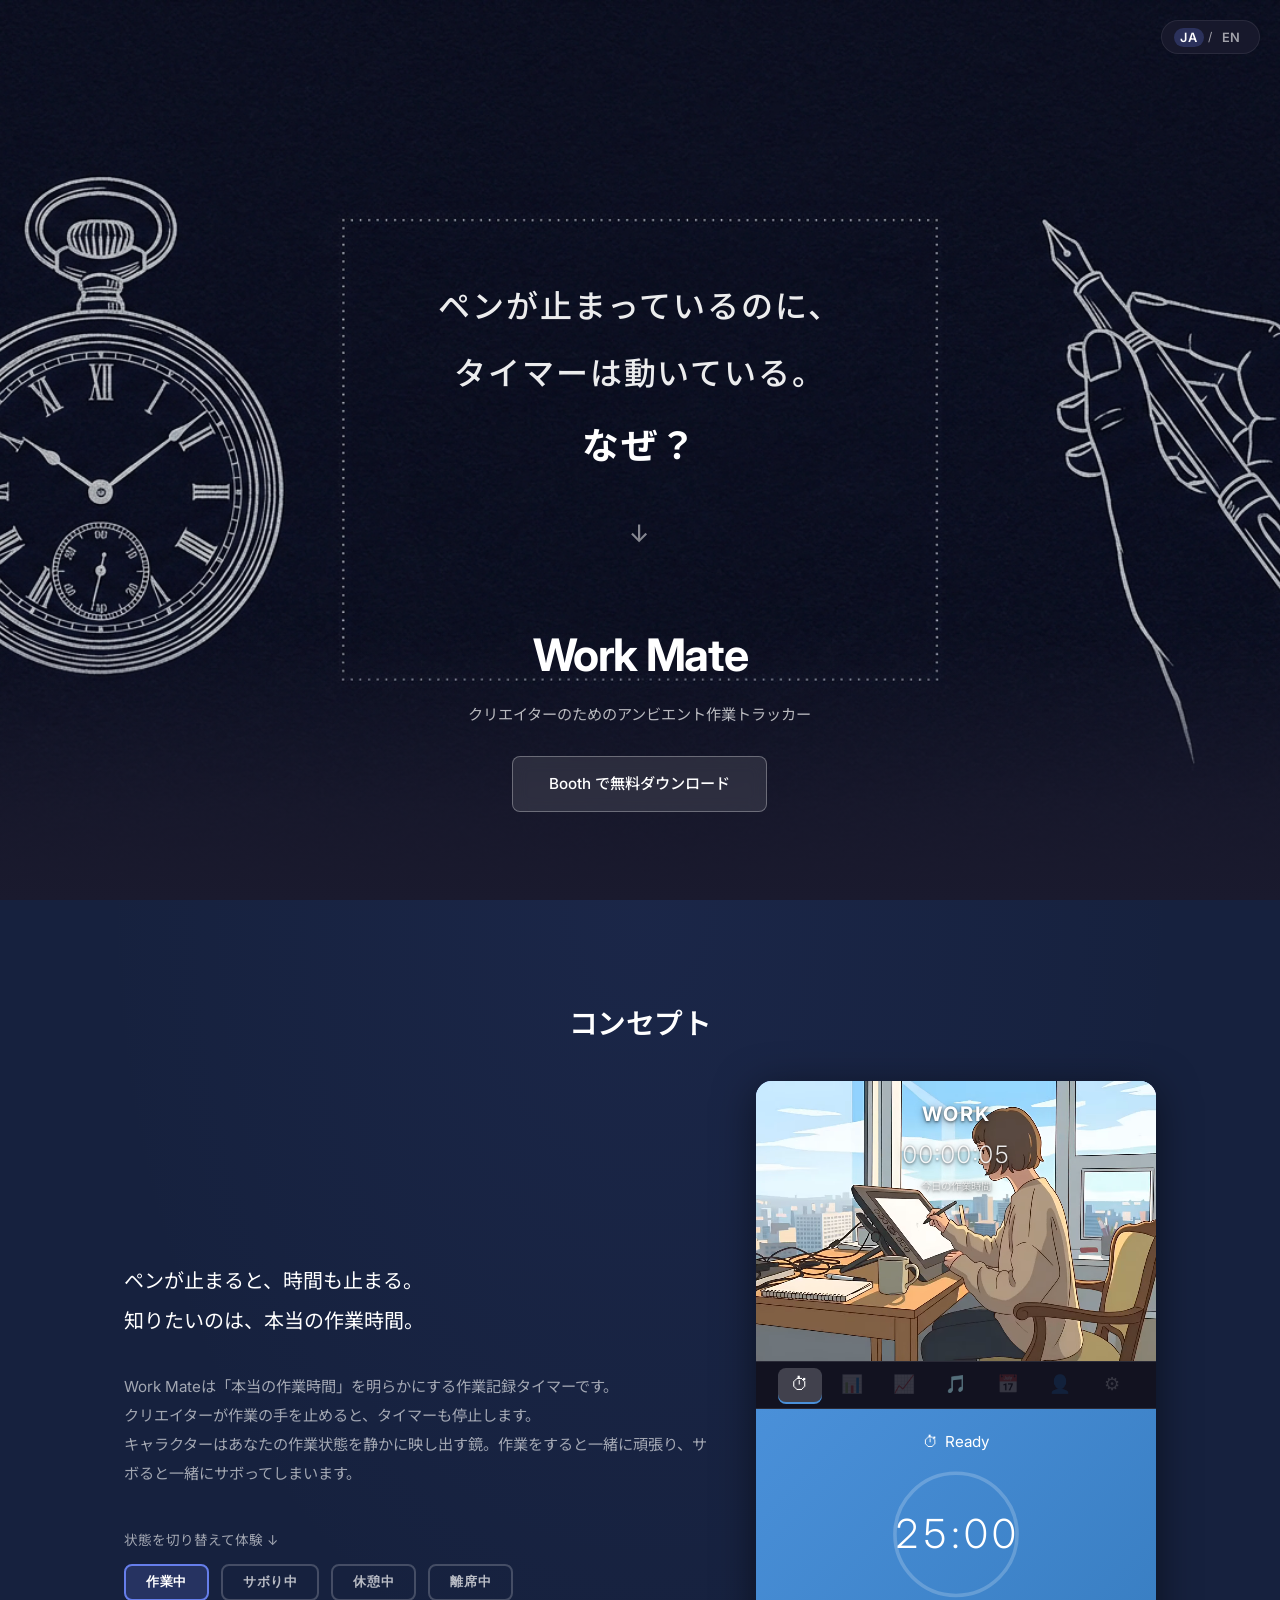
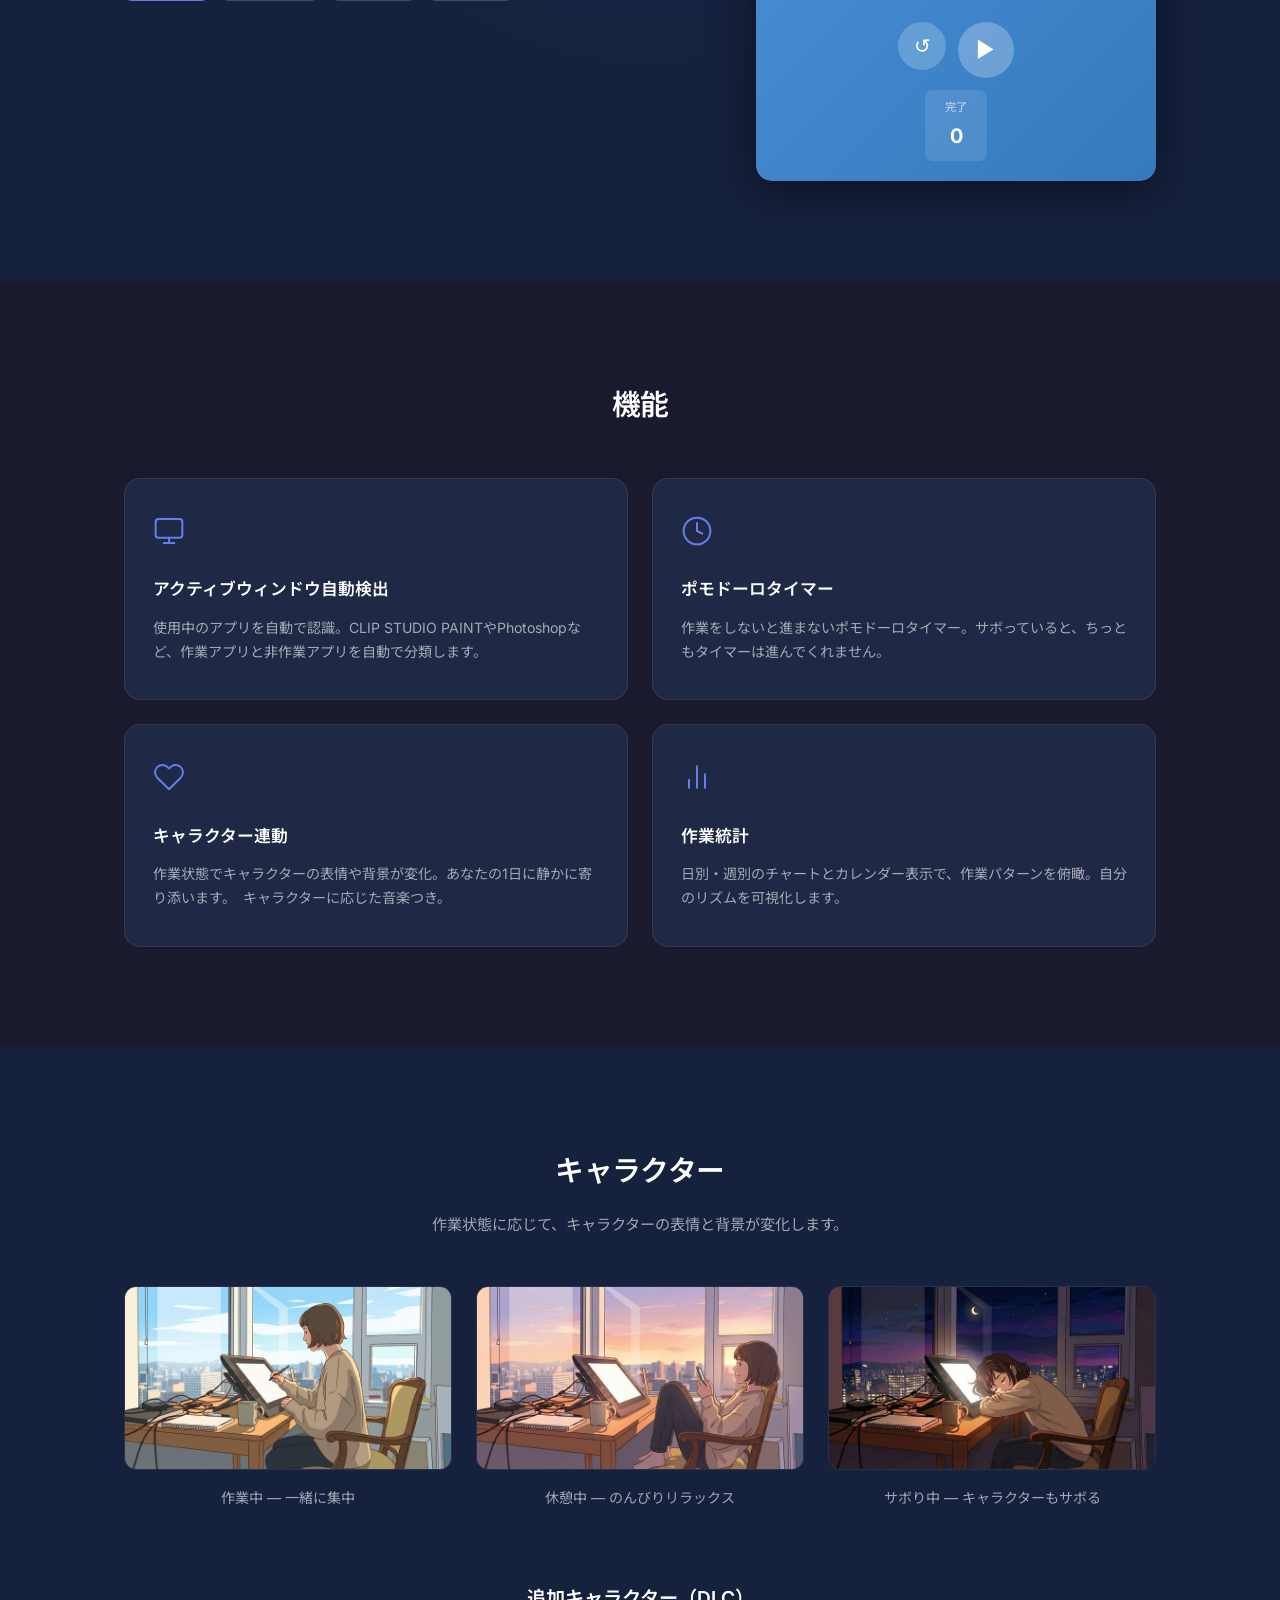
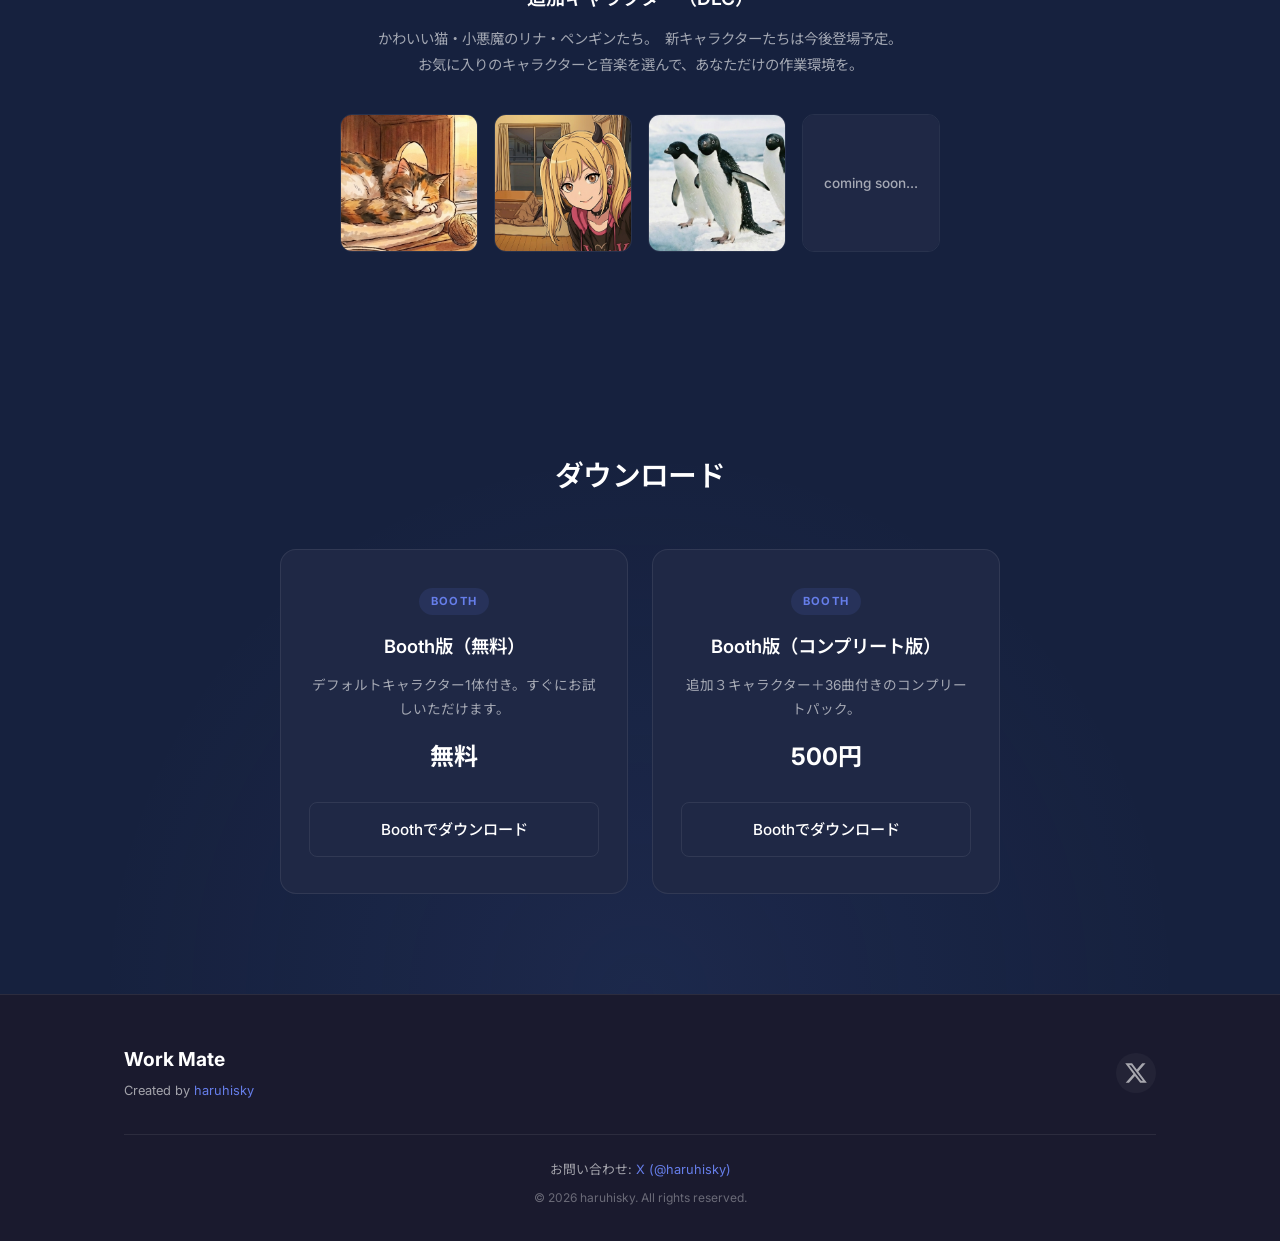
==== commit f6de8d64: "Add explicit twitter:image/title/description meta tags for X card display Co-Authored-By: Claude Opu" ====
--- a/index.html
+++ b/index.html
@@ -26,6 +26,9 @@
   <meta property="og:url" content="https://haruhisky.github.io/workmate/">
   <meta name="twitter:card" content="summary_large_image">
   <meta name="twitter:site" content="@haruhisky1">
+  <meta name="twitter:image" content="https://haruhisky.github.io/workmate/images/bg_work_day.png">
+  <meta name="twitter:title" content="Work Mate — あなたの作業を、静かに見守る">
+  <meta name="twitter:description" content="クリエイターのためのアンビエント作業トラッカー。キャラクターがあなたの作業を静かに見守ります。">
 </head>
 <body>
 
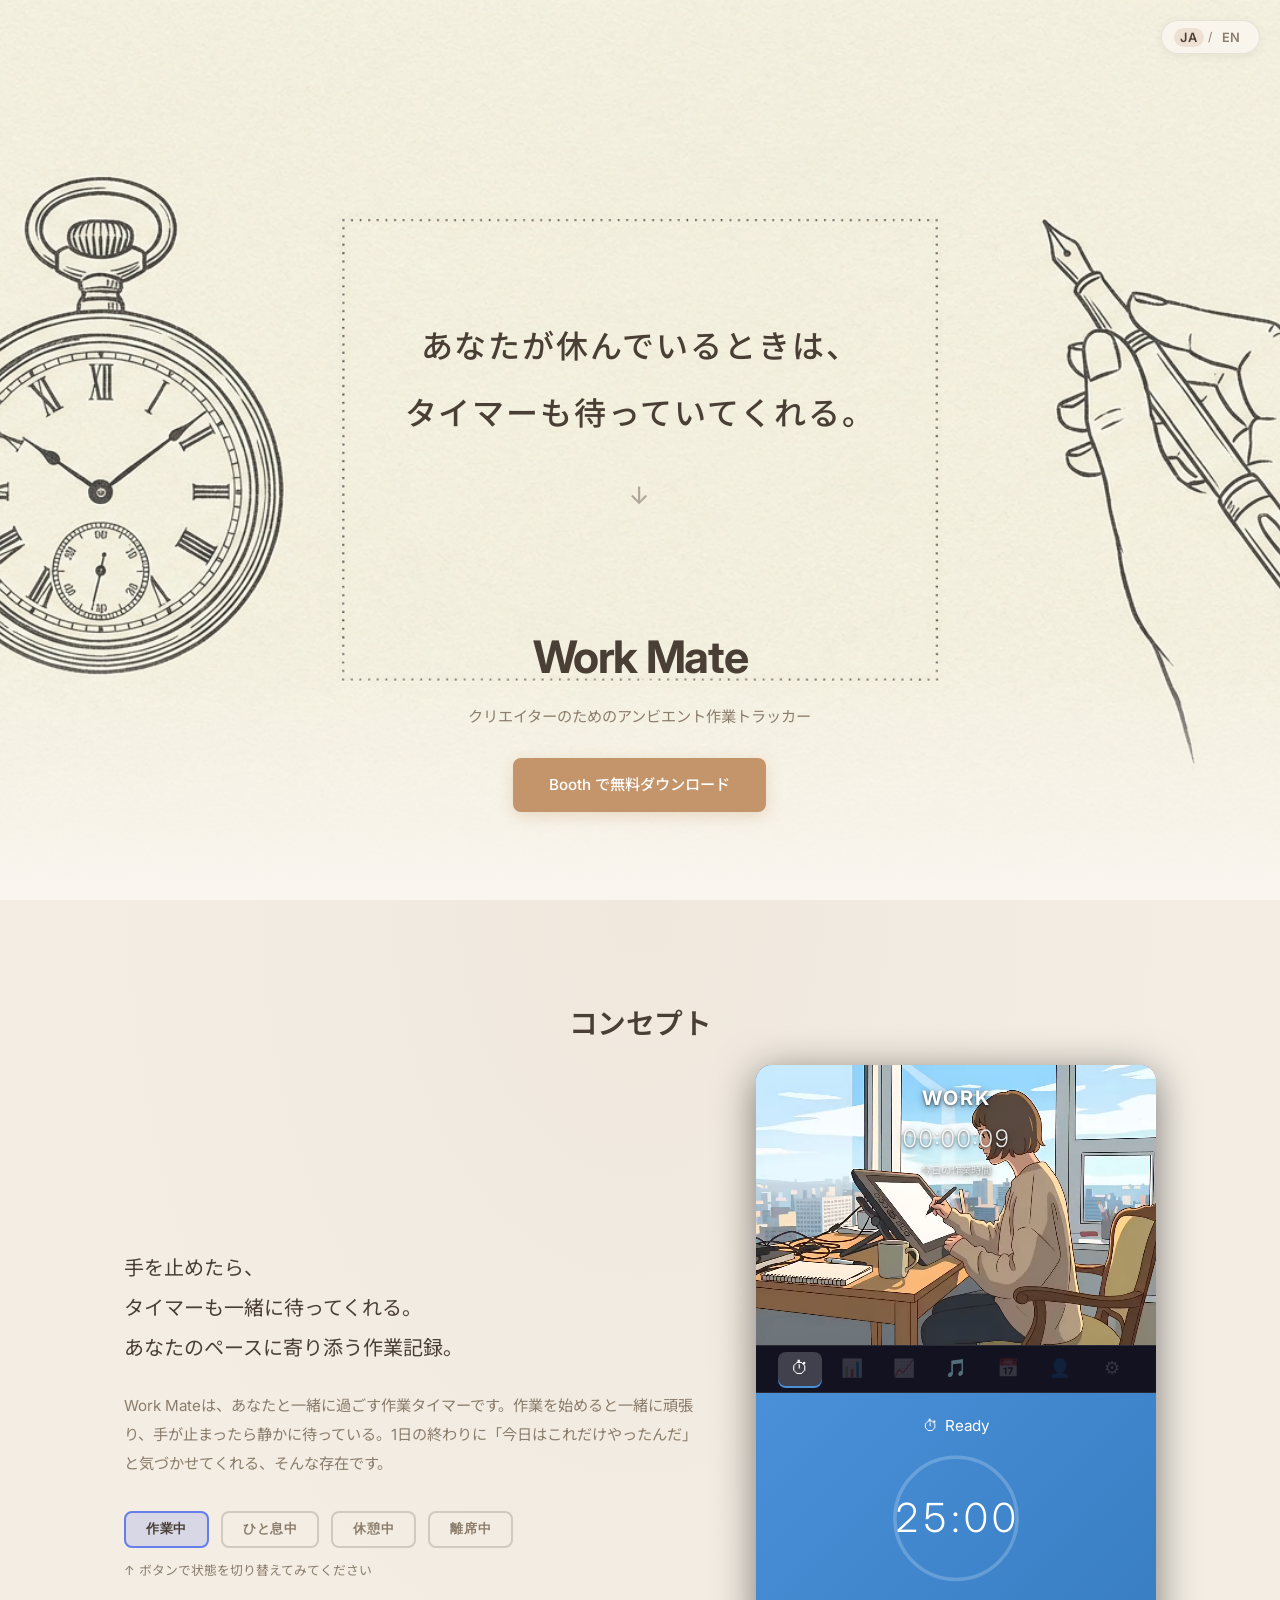
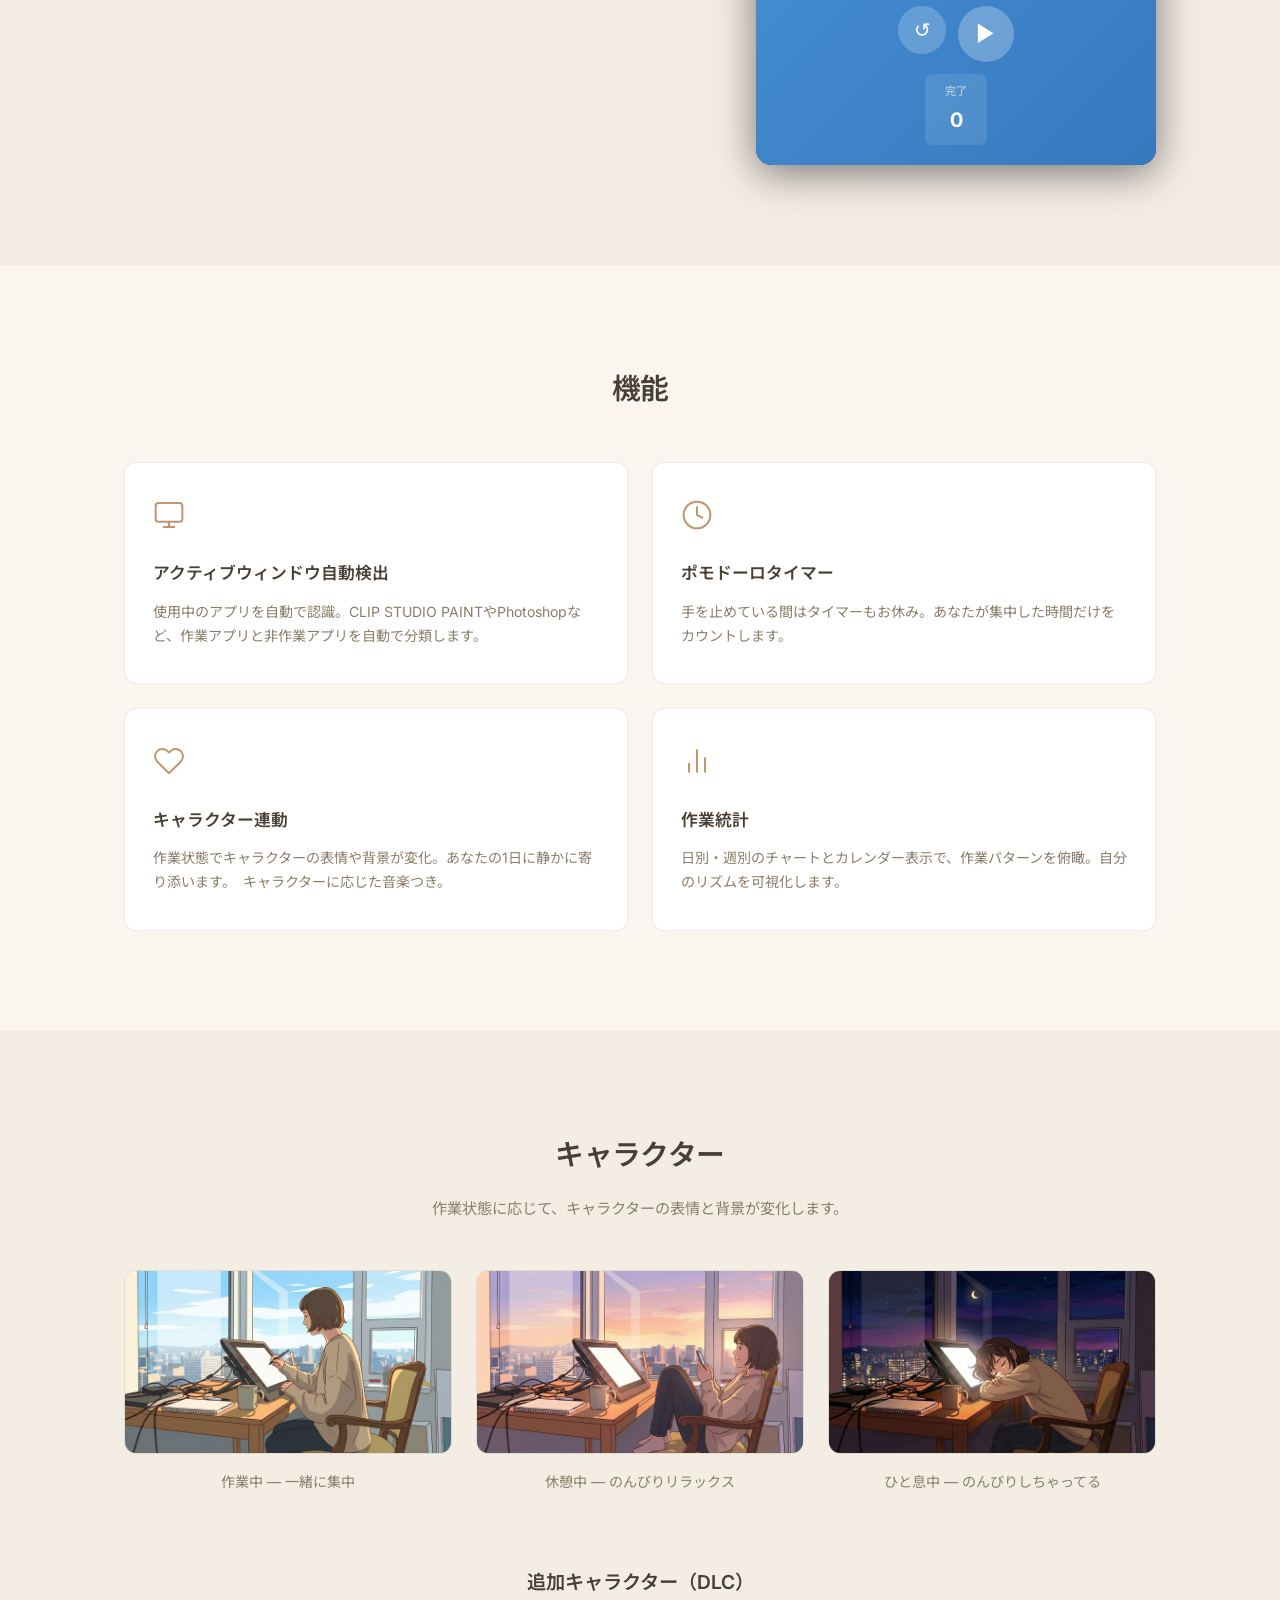
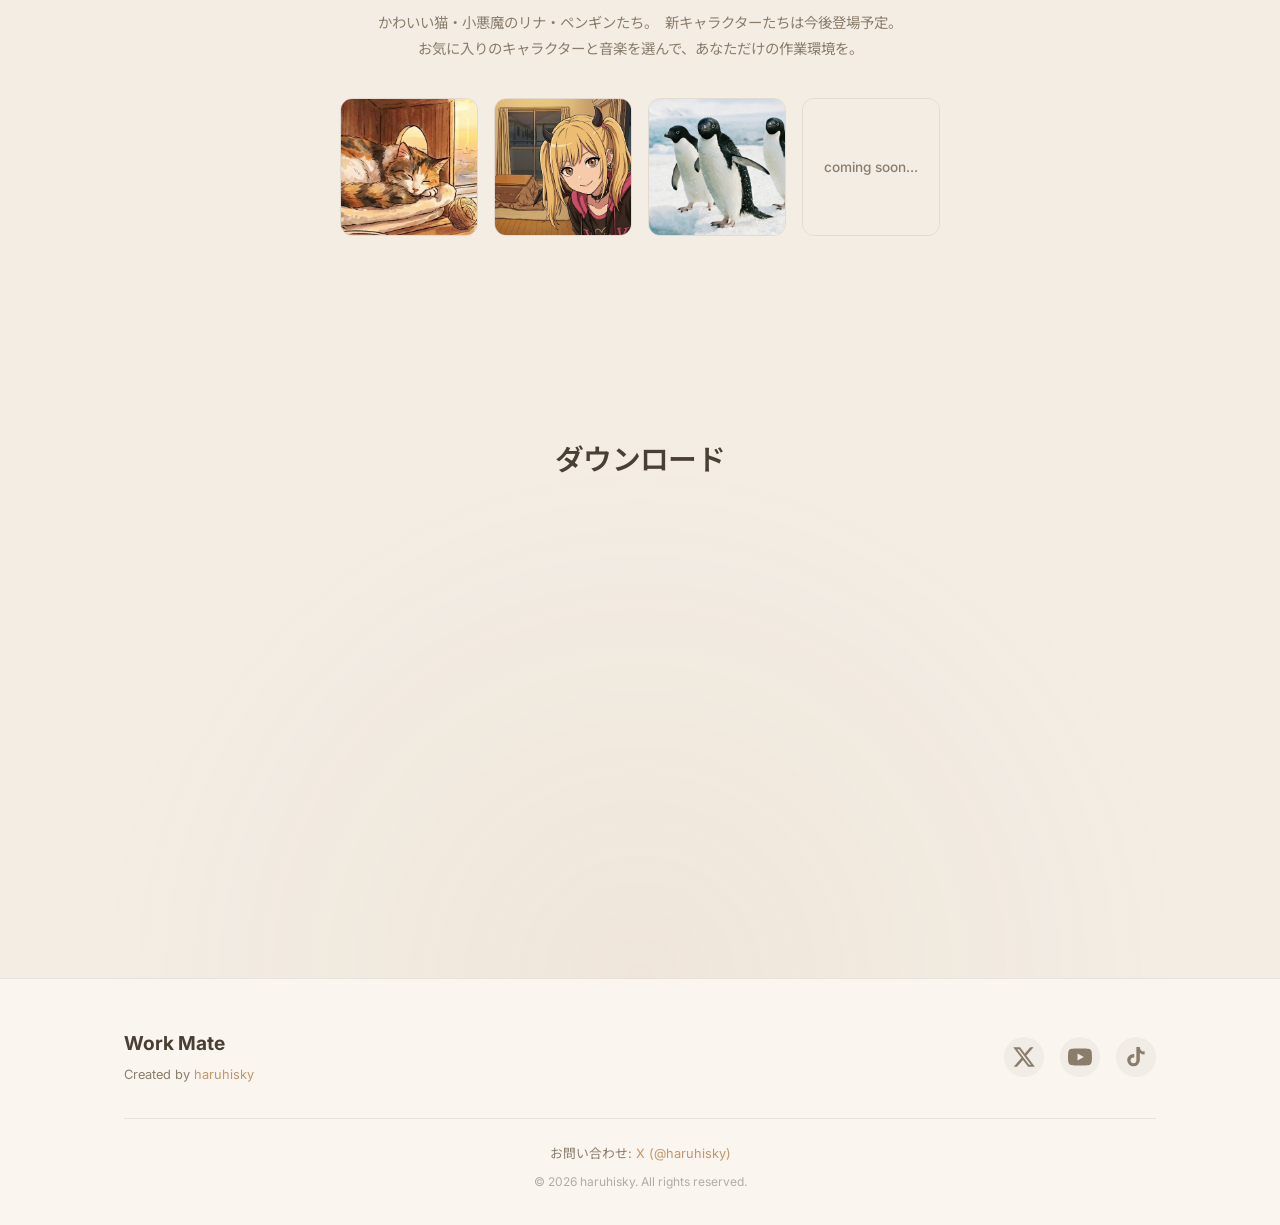
==== commit 0f8ad320: "Rebrand site from dark/interrogative to warm/supportive tone - Color palette: dark blue (#1a1a2e) → " ====
--- a/index.html
+++ b/index.html
@@ -3,16 +3,8 @@
 <head>
   <meta charset="UTF-8">
   <meta name="viewport" content="width=device-width, initial-scale=1.0">
-  <!-- Google tag (gtag.js) -->
-  <script async src="https://www.googletagmanager.com/gtag/js?id=G-V8KLNQPKJM"></script>
-  <script>
-    window.dataLayer = window.dataLayer || [];
-    function gtag(){dataLayer.push(arguments);}
-    gtag('js', new Date());
-    gtag('config', 'G-V8KLNQPKJM');
-  </script>
   <title>Work Mate — あなたの作業を、静かに見守る</title>
-  <meta name="description" content="ペンが止まっているのに、タイマーは動いている。なぜ？ — Work Mateはクリエイターのための作業記録タイマーです。">
+  <meta name="description" content="あなたが休んでいるときは、タイマーも待っていてくれる。Work Mateはクリエイターのための作業記録タイマーです。">
   <link rel="preconnect" href="https://fonts.googleapis.com">
   <link rel="preconnect" href="https://fonts.gstatic.com" crossorigin>
   <link href="https://fonts.googleapis.com/css2?family=Inter:wght@300;400;500;600;700&family=Noto+Sans+JP:wght@300;400;500;600;700&display=swap" rel="stylesheet">
@@ -22,13 +14,7 @@
   <meta property="og:title" content="Work Mate — あなたの作業を、静かに見守る">
   <meta property="og:description" content="クリエイターのためのアンビエント作業トラッカー。キャラクターがあなたの作業を静かに見守ります。">
   <meta property="og:type" content="website">
-  <meta property="og:image" content="https://haruhisky.github.io/workmate/images/bg_work_day.png">
-  <meta property="og:url" content="https://haruhisky.github.io/workmate/">
-  <meta name="twitter:card" content="summary_large_image">
-  <meta name="twitter:site" content="@haruhisky1">
-  <meta name="twitter:image" content="https://haruhisky.github.io/workmate/images/bg_work_day.png">
-  <meta name="twitter:title" content="Work Mate — あなたの作業を、静かに見守る">
-  <meta name="twitter:description" content="クリエイターのためのアンビエント作業トラッカー。キャラクターがあなたの作業を静かに見守ります。">
+  <!-- <meta property="og:image" content="YOUR_OGP_IMAGE_URL"> -->
 </head>
 <body>
 
@@ -41,12 +27,12 @@
 
   <!-- ========== Hero Section ========== -->
   <!-- 画像差し替え: 3種類から選択。hero-orange.jpeg / hero-orange-simple.jpeg / hero-cream.jpeg -->
-  <section id="hero" class="hero" style="background-image: url('images/hero-black.jpg');">
+  <section id="hero" class="hero" style="background-image: url('images/hero-cream.jpeg');">
     <div class="hero-overlay"></div>
     <div class="hero-content">
       <div class="hero-catchcopy">
-        <span class="ja">ペンが止まっているのに、<br>タイマーは動いている。<br><em>なぜ？</em></span>
-        <span class="en">The pen has stopped,<br>but the timer keeps running.<br><em>Why?</em></span>
+        <span class="ja">あなたが休んでいるときは、<br>タイマーも待っていてくれる。</span>
+        <span class="en">When you take a break,<br>the timer waits for you.</span>
         <span class="hero-arrow" aria-hidden="true">↓</span>
       </div>
       <div class="hero-sub">
@@ -74,30 +60,29 @@
         <span class="en">Concept</span>
       </h2>
       <div class="concept-demo-layout">
-        <!-- Left: Concept Text -->
-        <div class="concept-text-side">
+        <!-- Left: Concept Text + State Buttons -->
+        <div class="concept-side">
           <p class="concept-lead">
-            <span class="ja">ペンが止まると、時間も止まる。<br>知りたいのは、本当の作業時間。</span>
-            <span class="en">When the pen stops, time stops too.<br>What you really want to know is your true work hours.</span>
+            <span class="ja">手を止めたら、<br>タイマーも一緒に待ってくれる。<br>あなたのペースに寄り添う作業記録。</span>
+            <span class="en">When you pause,<br>the timer pauses with you.<br>A work tracker that follows your pace.</span>
           </p>
           <p class="concept-body">
-            <span class="ja">Work Mateは「本当の作業時間」を明らかにする作業記録タイマーです。<br>クリエイターが作業の手を止めると、タイマーも停止します。<br>キャラクターはあなたの作業状態を静かに映し出す鏡。作業をすると一緒に頑張り、サボると一緒にサボってしまいます。</span>
-            <span class="en">Work Mate is a time-tracking timer that reveals your true work hours. When you stop working, the timer stops too. The character is a quiet mirror reflecting your work state — working hard alongside you, and slacking off right with you when you slack.</span>
+            <span class="ja">Work Mateは、あなたと一緒に過ごす作業タイマーです。作業を始めると一緒に頑張り、手が止まったら静かに待っている。1日の終わりに「今日はこれだけやったんだ」と気づかせてくれる、そんな存在です。</span>
+            <span class="en">Work Mate is a timer that spends the day with you. It works when you work, and waits quietly when you pause. At the end of the day, it gently shows you how much you've accomplished.</span>
           </p>
           <!-- State Control Buttons -->
-          <div class="concept-demo-controls">
-            <p class="concept-demo-hint">
-              <span class="ja">状態を切り替えて体験 ↓</span>
-              <span class="en">Switch states to experience ↓</span>
-            </p>
-            <div class="demo-state-controls">
-              <button class="demo-state-btn active" data-state="work"><span class="ja">作業中</span><span class="en">WORK</span></button>
-              <button class="demo-state-btn" data-state="slacking"><span class="ja">サボり中</span><span class="en">SLACKING</span></button>
-              <button class="demo-state-btn" data-state="break"><span class="ja">休憩中</span><span class="en">BREAK</span></button>
-              <button class="demo-state-btn" data-state="away"><span class="ja">離席中</span><span class="en">AWAY</span></button>
-            </div>
-          </div>
-        </div>
+          <div class="demo-state-controls">
+            <button class="demo-state-btn active" data-state="work"><span class="ja">作業中</span><span class="en">WORK</span></button>
+            <button class="demo-state-btn" data-state="slacking"><span class="ja">ひと息中</span><span class="en">IDLE</span></button>
+            <button class="demo-state-btn" data-state="break"><span class="ja">休憩中</span><span class="en">BREAK</span></button>
+            <button class="demo-state-btn" data-state="away"><span class="ja">離席中</span><span class="en">AWAY</span></button>
+          </div>
+          <p class="demo-hint">
+            <span class="ja">↑ ボタンで状態を切り替えてみてください</span>
+            <span class="en">↑ Try switching states with the buttons above</span>
+          </p>
+        </div>
+
         <!-- Right: Demo App -->
         <div class="concept-demo-side demo-desktop">
           <div class="demo-wrapper" data-animate>
@@ -251,6 +236,7 @@
             </div>
           </div>
         </div>
+
         <!-- Mobile: Screenshot Gallery (replaces demo on small screens) -->
         <div class="demo-mobile-gallery">
           <div class="demo-gallery-grid">
@@ -300,8 +286,8 @@
             <span class="en">Pomodoro Timer</span>
           </h3>
           <p class="feature-desc">
-            <span class="ja">作業をしないと進まないポモドーロタイマー。サボっていると、ちっともタイマーは進んでくれません。</span>
-            <span class="en">A Pomodoro timer that only ticks when you actually work. Slack off, and it won't budge an inch.</span>
+            <span class="ja">手を止めている間はタイマーもお休み。あなたが集中した時間だけをカウントします。</span>
+            <span class="en">The timer rests while you rest. It only counts the time you're truly focused.</span>
           </p>
         </div>
         <!-- Feature 3: Character Sync -->
@@ -373,8 +359,8 @@
             <img src="images/bg_slack_night.png" alt="Slacking state" loading="lazy">
           </div>
           <p class="gallery-state-label">
-            <span class="ja">サボり中 — キャラクターもサボる</span>
-            <span class="en">Slacking — They slack off too</span>
+            <span class="ja">ひと息中 — のんびりしちゃってる</span>
+            <span class="en">Taking it easy — Relaxing a little too much</span>
           </p>
         </div>
       </div>
@@ -499,16 +485,14 @@
           <a href="https://x.com/haruhisky1" target="_blank" rel="noopener" class="footer-social" aria-label="X (Twitter)">
             <svg viewBox="0 0 24 24" width="24" height="24" fill="currentColor"><path d="M18.244 2.25h3.308l-7.227 8.26 8.502 11.24H16.17l-5.214-6.817L4.99 21.75H1.68l7.73-8.835L1.254 2.25H8.08l4.713 6.231zm-1.161 17.52h1.833L7.084 4.126H5.117z"/></svg>
           </a>
-          <!-- YouTube: アカウント作成後に有効化
+          <!-- YouTube -->
           <a href="#" target="_blank" rel="noopener" class="footer-social" aria-label="YouTube">
             <svg viewBox="0 0 24 24" width="24" height="24" fill="currentColor"><path d="M23.498 6.186a3.016 3.016 0 0 0-2.122-2.136C19.505 3.545 12 3.545 12 3.545s-7.505 0-9.377.505A3.017 3.017 0 0 0 .502 6.186C0 8.07 0 12 0 12s0 3.93.502 5.814a3.016 3.016 0 0 0 2.122 2.136c1.871.505 9.376.505 9.376.505s7.505 0 9.377-.505a3.015 3.015 0 0 0 2.122-2.136C24 15.93 24 12 24 12s0-3.93-.502-5.814zM9.545 15.568V8.432L15.818 12l-6.273 3.568z"/></svg>
           </a>
-          -->
-          <!-- TikTok: アカウント作成後に有効化
+          <!-- TikTok -->
           <a href="#" target="_blank" rel="noopener" class="footer-social" aria-label="TikTok">
             <svg viewBox="0 0 24 24" width="24" height="24" fill="currentColor"><path d="M19.59 6.69a4.83 4.83 0 0 1-3.77-4.25V2h-3.45v13.67a2.89 2.89 0 0 1-2.88 2.5 2.89 2.89 0 0 1-2.89-2.89 2.89 2.89 0 0 1 2.89-2.89c.28 0 .54.04.79.1v-3.5a6.37 6.37 0 0 0-.79-.05A6.34 6.34 0 0 0 3.15 15a6.34 6.34 0 0 0 6.34 6.34 6.34 6.34 0 0 0 6.34-6.34V8.1a8.16 8.16 0 0 0 4.76 1.52v-3.4a4.85 4.85 0 0 1-1-.47z"/></svg>
           </a>
-          -->
         </div>
       </div>
       <div class="footer-bottom">
--- a/style.css
+++ b/style.css
@@ -1,6 +1,6 @@
 /* =========================================
    Work Mate — Landing Page Styles
-   Color palette synced with app (main.css)
+   Color palette: warm milk-tea theme
    ========================================= */
 
 :root {
@@ -8,14 +8,14 @@
   --color-work-light: #7c8ff0;
   --color-break: #11998e;
   --color-slacking: #f093fb;
-  --color-bg: #1a1a2e;
-  --color-bg-light: #16213e;
-  --color-bg-card: #1f2845;
-  --color-text: #ffffff;
-  --color-text-muted: rgba(255, 255, 255, 0.6);
-  --color-border: rgba(255, 255, 255, 0.08);
-  --color-accent: #667eea;
-  --color-accent-hover: #7c8ff0;
+  --color-bg: #faf5ef;
+  --color-bg-light: #f3ede4;
+  --color-bg-card: #ffffff;
+  --color-text: #4a3f35;
+  --color-text-muted: #8b7d6b;
+  --color-border: rgba(74, 63, 53, 0.1);
+  --color-accent: #c4956a;
+  --color-accent-hover: #b07e55;
   --font-ja: 'Noto Sans JP', 'Hiragino Sans', sans-serif;
   --font-en: 'Inter', sans-serif;
 }
@@ -69,12 +69,13 @@
   display: flex;
   align-items: center;
   gap: 4px;
-  background: rgba(26, 26, 46, 0.85);
+  background: rgba(250, 245, 239, 0.9);
   backdrop-filter: blur(12px);
   -webkit-backdrop-filter: blur(12px);
   padding: 6px 12px;
   border-radius: 20px;
   border: 1px solid var(--color-border);
+  box-shadow: 0 2px 8px rgba(74, 63, 53, 0.08);
 }
 
 .lang-btn {
@@ -93,7 +94,7 @@
 
 .lang-btn.active {
   color: var(--color-text);
-  background: rgba(102, 126, 234, 0.25);
+  background: rgba(196, 149, 106, 0.2);
 }
 
 .lang-btn:hover {
@@ -151,27 +152,28 @@
 }
 
 .btn-primary {
-  background: linear-gradient(135deg, var(--color-accent), #764ba2);
+  background: var(--color-accent);
   color: #fff;
-  box-shadow: 0 4px 20px rgba(102, 126, 234, 0.3);
+  box-shadow: 0 4px 16px rgba(196, 149, 106, 0.3);
 }
 
 .btn-primary:hover {
   color: #fff;
   transform: translateY(-2px);
-  box-shadow: 0 6px 28px rgba(102, 126, 234, 0.45);
+  background: var(--color-accent-hover);
+  box-shadow: 0 6px 24px rgba(196, 149, 106, 0.4);
 }
 
 .btn-secondary {
   background: transparent;
   color: var(--color-text);
-  border: 1px solid var(--color-border);
+  border: 1px solid rgba(74, 63, 53, 0.2);
 }
 
 .btn-secondary:hover {
   color: var(--color-text);
   border-color: var(--color-accent);
-  background: rgba(102, 126, 234, 0.08);
+  background: rgba(196, 149, 106, 0.08);
 }
 
 .btn-block {
@@ -194,7 +196,7 @@
   background-size: cover;
   background-position: center;
   background-repeat: no-repeat;
-  background-color: #1a1a2e;
+  background-color: #faf5ef;
 }
 
 .hero-overlay {
@@ -202,10 +204,10 @@
   inset: 0;
   background: linear-gradient(
     to bottom,
-    rgba(26, 26, 46, 0) 0%,
-    rgba(26, 26, 46, 0) 70%,
-    rgba(26, 26, 46, 0.8) 90%,
-    rgba(26, 26, 46, 1) 100%
+    rgba(250, 245, 239, 0) 0%,
+    rgba(250, 245, 239, 0) 70%,
+    rgba(250, 245, 239, 0.6) 90%,
+    rgba(250, 245, 239, 1) 100%
   );
   z-index: 1;
 }
@@ -225,7 +227,7 @@
   font-size: 2rem;
   font-weight: 500;
   line-height: 2.1;
-  color: rgba(255, 255, 255, 0.92);
+  color: #4a3f35;
   letter-spacing: 0.06em;
   flex: 1;
   display: flex;
@@ -233,8 +235,6 @@
   align-items: center;
   justify-content: center;
   text-align: center;
-  /* 12vh base + 2.1em = <br>1行分。emはfont-sizeに連動するため
-     レスポンシブでfont-sizeが変わっても<br>と同じスケーリングを維持 */
   padding-top: calc(12vh + 2.1em);
 }
 
@@ -242,14 +242,14 @@
   font-style: normal;
   font-weight: 700;
   font-size: 2.3rem;
-  color: #fff;
+  color: #4a3f35;
 }
 
 .hero-arrow {
   display: block;
   margin-top: 24px;
   font-size: 1.5rem;
-  color: rgba(255, 255, 255, 0.5);
+  color: rgba(74, 63, 53, 0.4);
   animation: hero-arrow-bounce 2s ease-in-out infinite;
 }
 
@@ -268,12 +268,12 @@
   font-weight: 700;
   letter-spacing: -0.03em;
   margin-bottom: 8px;
-  color: #fff;
+  color: #4a3f35;
 }
 
 .hero-description {
   font-size: 0.95rem;
-  color: rgba(255, 255, 255, 0.7);
+  color: #8b7d6b;
   margin-bottom: 28px;
   line-height: 1.8;
 }
@@ -290,17 +290,16 @@
   text-decoration: none;
   transition: all 0.25s ease;
   cursor: pointer;
-  border: 1px solid rgba(255, 255, 255, 0.3);
+  border: none;
   color: #fff;
-  background: rgba(255, 255, 255, 0.1);
-  backdrop-filter: blur(8px);
-  -webkit-backdrop-filter: blur(8px);
+  background: var(--color-accent);
+  box-shadow: 0 4px 16px rgba(196, 149, 106, 0.3);
 }
 
 .btn-hero:hover {
   color: #fff;
-  background: rgba(255, 255, 255, 0.2);
-  border-color: rgba(255, 255, 255, 0.5);
+  background: var(--color-accent-hover);
+  box-shadow: 0 6px 24px rgba(196, 149, 106, 0.4);
   transform: translateY(-2px);
 }
 
@@ -314,27 +313,30 @@
 /* ========== Concept + Demo ========== */
 .concept {
   background:
-    radial-gradient(ellipse at 50% 0%, rgba(102, 126, 234, 0.06) 0%, transparent 60%),
+    radial-gradient(ellipse at 50% 0%, rgba(196, 149, 106, 0.06) 0%, transparent 60%),
     var(--color-bg-light);
 }
 
 .concept-demo-layout {
-  display: grid;
-  grid-template-columns: 1fr 400px;
+  display: flex;
+  align-items: center;
   gap: 48px;
-  align-items: center;
-  margin-top: 32px;
-}
-
-.concept-text-side {
-  text-align: left;
+}
+
+.concept-side {
+  flex: 1;
+  min-width: 0;
+}
+
+.concept-demo-side {
+  flex: 0 0 400px;
 }
 
 .concept-lead {
   font-size: 1.25rem;
   font-weight: 400;
   line-height: 2;
-  margin-bottom: 32px;
+  margin-bottom: 24px;
   color: var(--color-text);
 }
 
@@ -342,29 +344,17 @@
   font-size: 0.95rem;
   color: var(--color-text-muted);
   line-height: 1.9;
-}
-
-.concept-demo-controls {
-  margin-top: 40px;
-}
-
-.concept-demo-hint {
-  font-size: 0.85rem;
-  color: var(--color-text-muted);
-  margin-bottom: 12px;
-}
-
-.concept-demo-side {
-  flex-shrink: 0;
-}
-
-.concept-demo-side .demo-wrapper {
-  margin: 0;
-}
-
-/* Mobile: stack vertically, hide demo, show screenshots */
-.concept-demo-layout .demo-mobile-gallery {
-  display: none;
+  margin-bottom: 32px;
+}
+
+/* State buttons inside concept side */
+.concept-side .demo-state-controls {
+  justify-content: flex-start;
+  flex-wrap: wrap;
+}
+
+.concept-side .demo-hint {
+  text-align: left;
 }
 
 /* ========== Features ========== */
@@ -382,14 +372,14 @@
 .feature-card {
   background: var(--color-bg-card);
   border: 1px solid var(--color-border);
-  border-radius: 16px;
+  border-radius: 12px;
   padding: 36px 28px;
   transition: transform 0.3s ease, box-shadow 0.3s ease;
 }
 
 .feature-card:hover {
-  transform: translateY(-4px);
-  box-shadow: 0 12px 40px rgba(0, 0, 0, 0.2);
+  transform: translateY(-2px);
+  box-shadow: 0 8px 24px rgba(74, 63, 53, 0.08);
 }
 
 .feature-icon {
@@ -492,7 +482,7 @@
 
 .dlc-image-placeholder {
   aspect-ratio: 1;
-  background: var(--color-bg-card);
+  background: var(--color-bg-light);
   display: flex;
   align-items: center;
   justify-content: center;
@@ -528,7 +518,7 @@
   align-items: center;
   justify-content: center;
   gap: 16px;
-  color: rgba(255, 255, 255, 0.3);
+  color: var(--color-text-muted);
   font-size: 0.9rem;
 }
 
@@ -539,7 +529,7 @@
 /* ========== Download ========== */
 .download {
   background:
-    radial-gradient(ellipse at 50% 100%, rgba(102, 126, 234, 0.08) 0%, transparent 60%),
+    radial-gradient(ellipse at 50% 100%, rgba(196, 149, 106, 0.08) 0%, transparent 60%),
     var(--color-bg-light);
 }
 
@@ -554,15 +544,15 @@
 .download-card {
   background: var(--color-bg-card);
   border: 1px solid var(--color-border);
-  border-radius: 16px;
+  border-radius: 12px;
   padding: 36px 28px;
   text-align: center;
   transition: transform 0.3s ease, box-shadow 0.3s ease;
 }
 
 .download-card:hover {
-  transform: translateY(-4px);
-  box-shadow: 0 12px 40px rgba(0, 0, 0, 0.2);
+  transform: translateY(-2px);
+  box-shadow: 0 8px 24px rgba(74, 63, 53, 0.08);
 }
 
 .download-card-badge {
@@ -572,7 +562,7 @@
   letter-spacing: 0.1em;
   text-transform: uppercase;
   color: var(--color-accent);
-  background: rgba(102, 126, 234, 0.12);
+  background: rgba(196, 149, 106, 0.12);
   padding: 4px 12px;
   border-radius: 20px;
   margin-bottom: 16px;
@@ -637,13 +627,13 @@
   height: 40px;
   border-radius: 50%;
   color: var(--color-text-muted);
-  background: rgba(255, 255, 255, 0.04);
+  background: rgba(74, 63, 53, 0.05);
   transition: all 0.2s;
 }
 
 .footer-social:hover {
   color: var(--color-text);
-  background: rgba(102, 126, 234, 0.15);
+  background: rgba(196, 149, 106, 0.15);
 }
 
 .footer-bottom {
@@ -660,7 +650,7 @@
 
 .footer-copyright {
   font-size: 0.75rem;
-  color: rgba(255, 255, 255, 0.35);
+  color: rgba(74, 63, 53, 0.4);
 }
 
 /* ========== Scroll Animations ========== */
@@ -697,26 +687,21 @@
     font-size: 1.5rem;
   }
 
-  /* Concept + Demo: stack on mobile */
   .concept-demo-layout {
-    grid-template-columns: 1fr;
+    flex-direction: column;
     gap: 32px;
   }
 
-  .concept-text-side {
+  .concept-side {
     text-align: center;
   }
 
-  .concept-demo-controls {
-    display: none;
-  }
-
-  .concept-demo-side {
-    display: none !important;
-  }
-
-  .concept-demo-layout .demo-mobile-gallery {
-    display: block;
+  .concept-side .demo-state-controls {
+    justify-content: center;
+  }
+
+  .concept-side .demo-hint {
+    text-align: center;
   }
 
   .features-grid {
--- a/demo.css
+++ b/demo.css
@@ -17,16 +17,17 @@
 /* ========== State Control Buttons ========== */
 .demo-state-controls {
   display: flex;
-  flex-wrap: wrap;
+  justify-content: center;
   gap: 0.75rem;
+  margin-top: 1.5rem;
 }
 
 .demo-state-btn {
   padding: 0.5rem 1.25rem;
-  border: 2px solid rgba(255, 255, 255, 0.2);
+  border: 2px solid rgba(74, 63, 53, 0.2);
   border-radius: 8px;
   background: transparent;
-  color: rgba(255, 255, 255, 0.7);
+  color: #8b7d6b;
   font-size: 0.8rem;
   font-weight: 600;
   cursor: pointer;
@@ -35,12 +36,12 @@
 }
 
 .demo-state-btn:hover {
-  border-color: rgba(255, 255, 255, 0.5);
-  color: #fff;
+  border-color: rgba(74, 63, 53, 0.4);
+  color: #4a3f35;
 }
 
 .demo-state-btn.active {
-  color: #fff;
+  color: #4a3f35;
 }
 
 .demo-state-btn[data-state="work"].active {
@@ -67,8 +68,7 @@
   text-align: center;
   margin-top: 0.75rem;
   font-size: 0.8rem;
-  color: rgba(255, 255, 255, 0.4);
-  display: none;
+  color: #8b7d6b;
 }
 
 /* ========== App Layout ========== */
@@ -552,7 +552,7 @@
 }
 
 .demo-locked-cta a {
-  color: #667eea;
+  color: #c4956a;
   text-decoration: none;
   font-size: 0.85rem;
   font-weight: 500;
@@ -560,7 +560,7 @@
 }
 
 .demo-locked-cta a:hover {
-  color: #7c8ff0;
+  color: #b07e55;
 }
 
 /* ========== Mobile Screenshot Gallery ========== */
@@ -582,6 +582,24 @@
 }
 
 /* ========== Responsive ========== */
+@media (max-width: 768px) {
+  .demo-desktop {
+    display: none !important;
+  }
+
+  .demo-mobile-gallery {
+    display: block;
+  }
+
+  .demo-state-controls {
+    display: none;
+  }
+
+  .demo-hint {
+    display: none;
+  }
+}
+
 @media (min-width: 769px) {
   .demo-mobile-gallery {
     display: none !important;
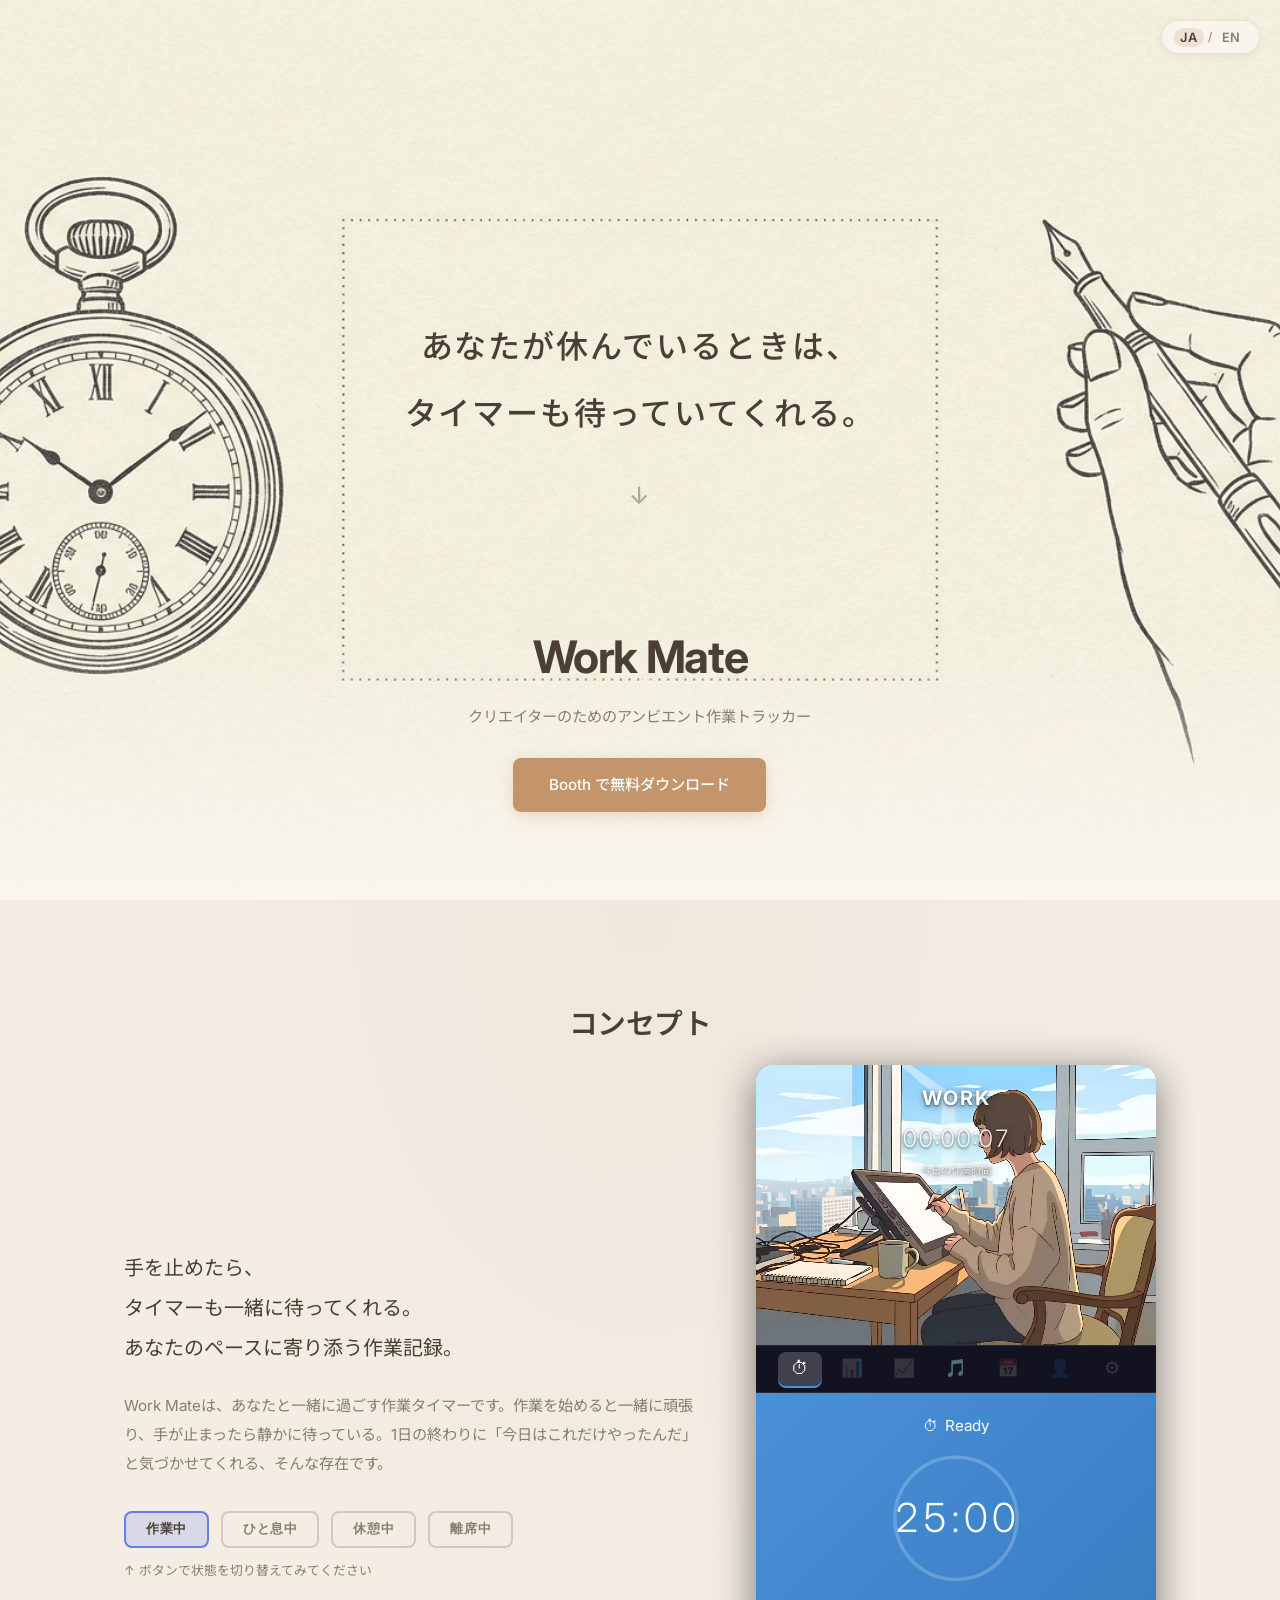
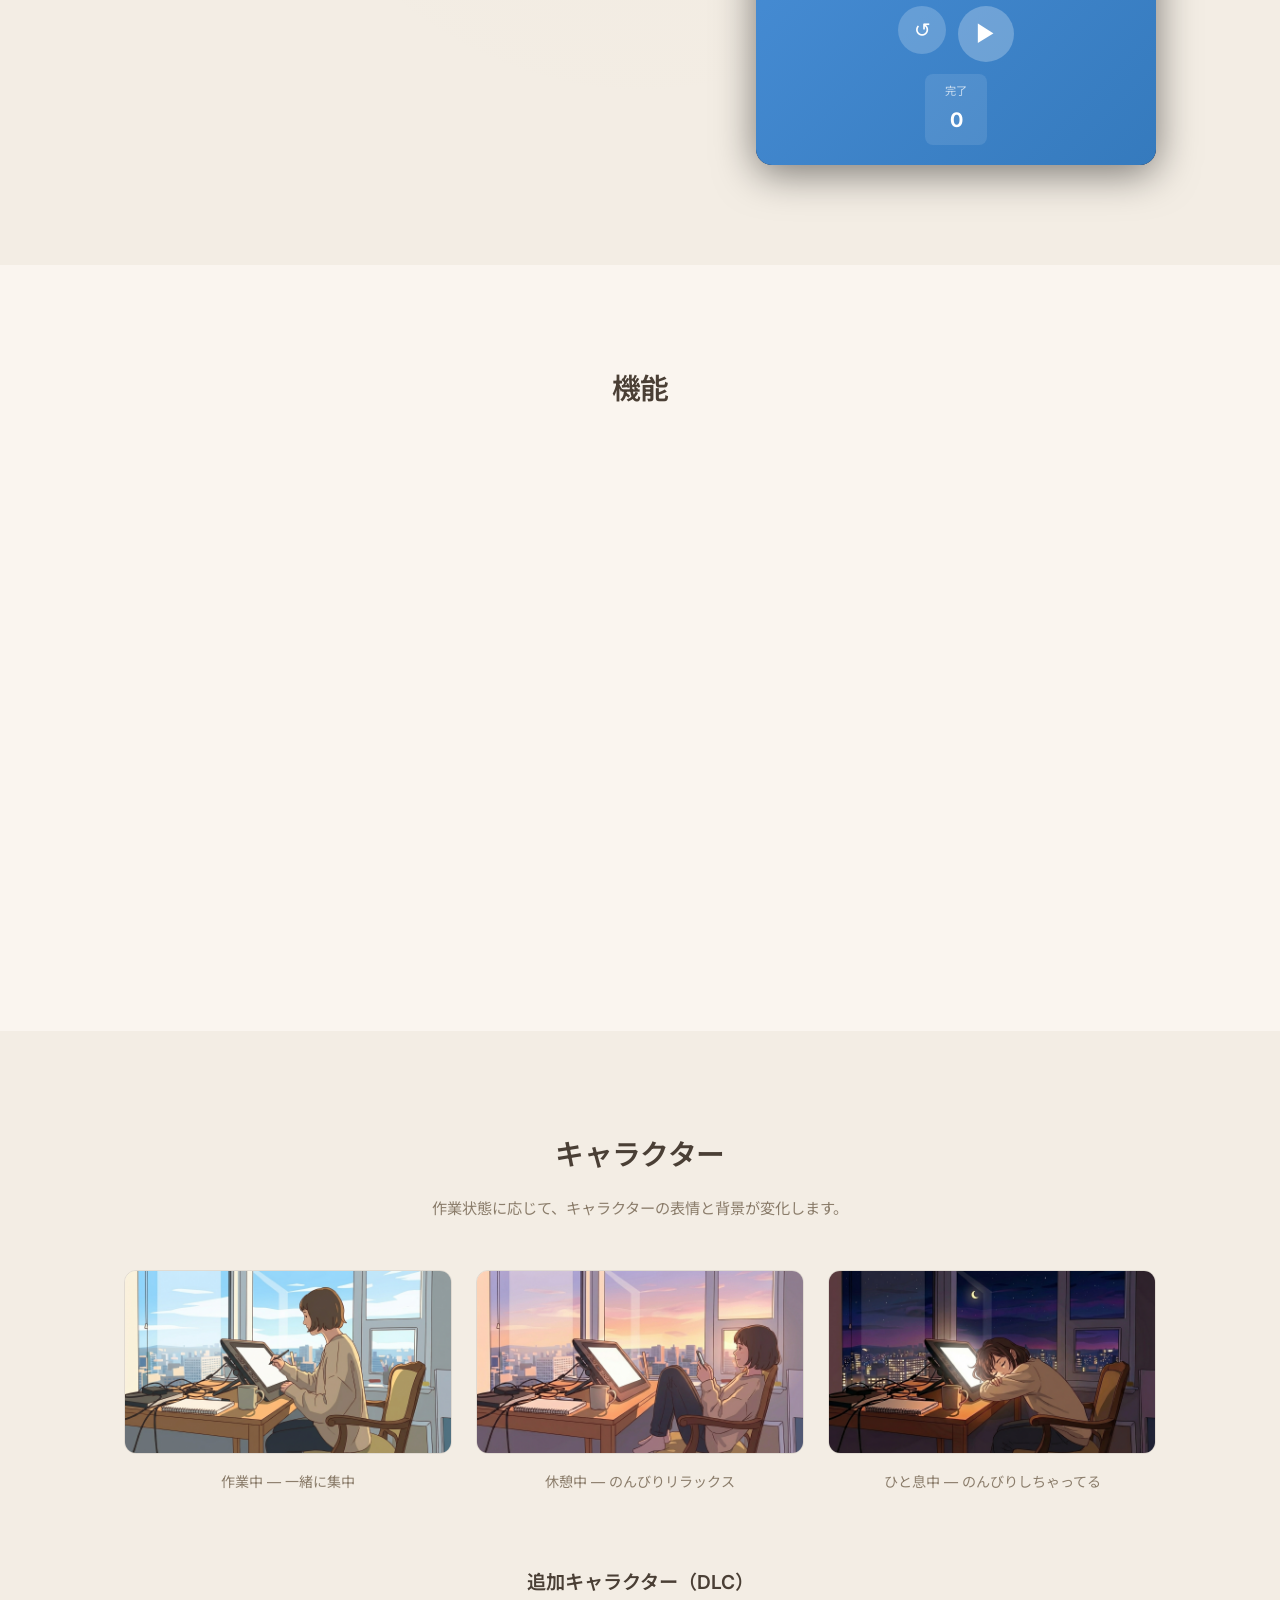
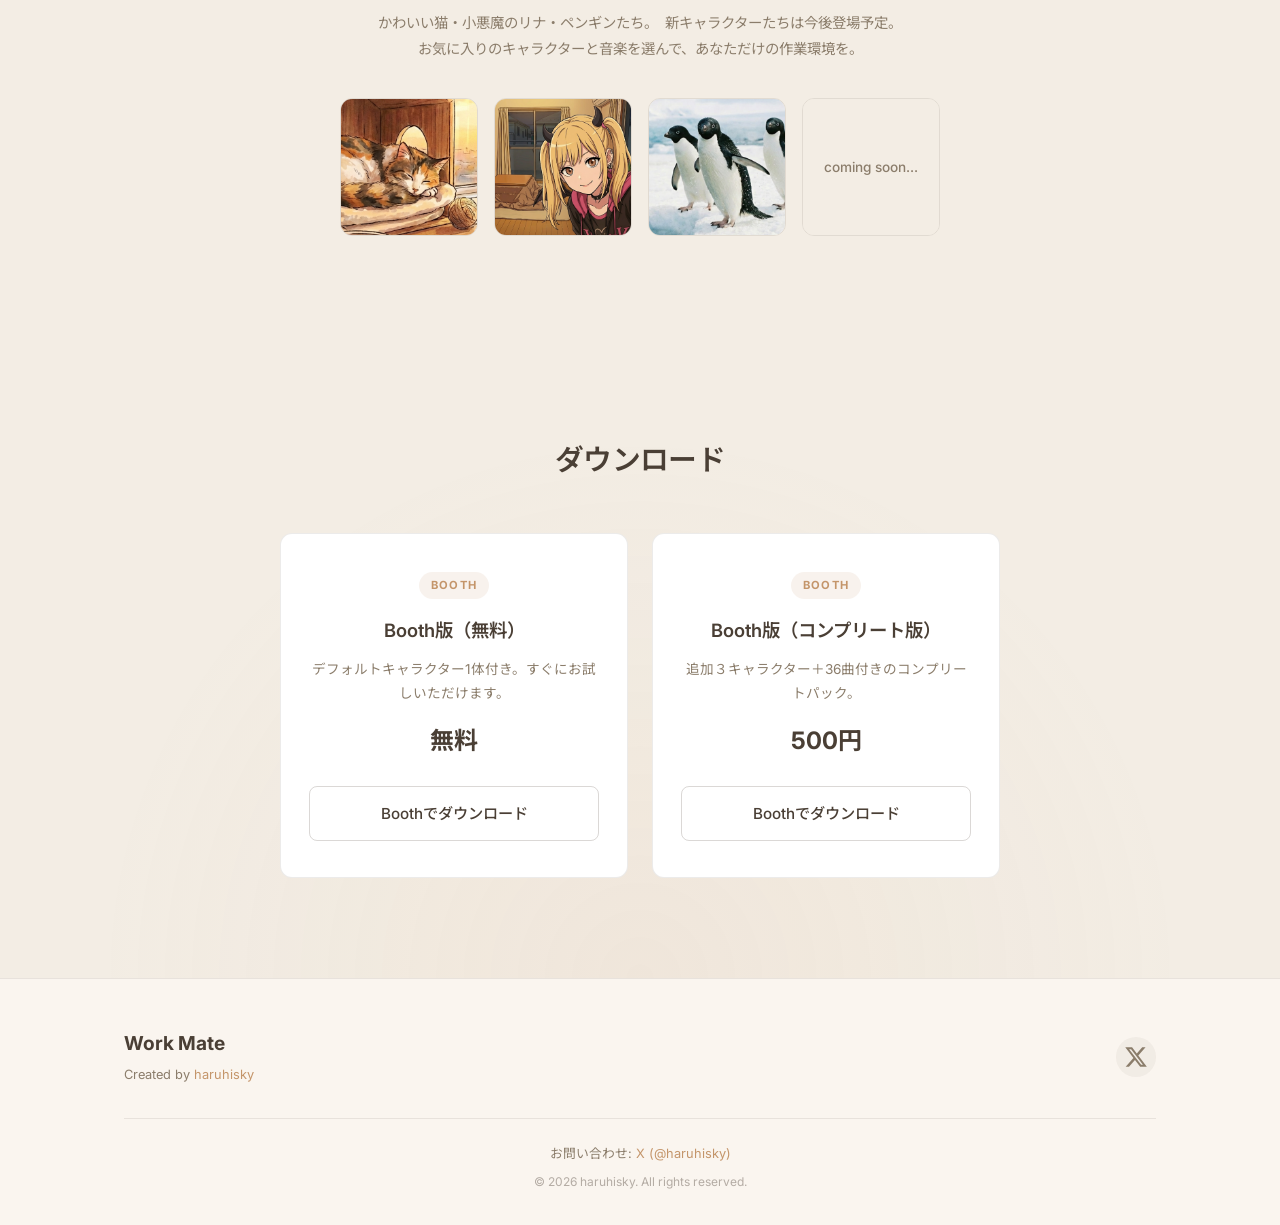
==== commit 3c2a5a9d: "Merge remote changes and apply site rebrand Rebrand: dark/interrogative → warm/supportive milk-tea t" ====
--- a/index.html
+++ b/index.html
@@ -3,6 +3,14 @@
 <head>
   <meta charset="UTF-8">
   <meta name="viewport" content="width=device-width, initial-scale=1.0">
+  <!-- Google tag (gtag.js) -->
+  <script async src="https://www.googletagmanager.com/gtag/js?id=G-V8KLNQPKJM"></script>
+  <script>
+    window.dataLayer = window.dataLayer || [];
+    function gtag(){dataLayer.push(arguments);}
+    gtag('js', new Date());
+    gtag('config', 'G-V8KLNQPKJM');
+  </script>
   <title>Work Mate — あなたの作業を、静かに見守る</title>
   <meta name="description" content="あなたが休んでいるときは、タイマーも待っていてくれる。Work Mateはクリエイターのための作業記録タイマーです。">
   <link rel="preconnect" href="https://fonts.googleapis.com">
@@ -14,7 +22,13 @@
   <meta property="og:title" content="Work Mate — あなたの作業を、静かに見守る">
   <meta property="og:description" content="クリエイターのためのアンビエント作業トラッカー。キャラクターがあなたの作業を静かに見守ります。">
   <meta property="og:type" content="website">
-  <!-- <meta property="og:image" content="YOUR_OGP_IMAGE_URL"> -->
+  <meta property="og:image" content="https://haruhisky.github.io/workmate/images/bg_work_day.png">
+  <meta property="og:url" content="https://haruhisky.github.io/workmate/">
+  <meta name="twitter:card" content="summary_large_image">
+  <meta name="twitter:site" content="@haruhisky1">
+  <meta name="twitter:image" content="https://haruhisky.github.io/workmate/images/bg_work_day.png">
+  <meta name="twitter:title" content="Work Mate — あなたの作業を、静かに見守る">
+  <meta name="twitter:description" content="クリエイターのためのアンビエント作業トラッカー。キャラクターがあなたの作業を静かに見守ります。">
 </head>
 <body>
 
@@ -485,14 +499,16 @@
           <a href="https://x.com/haruhisky1" target="_blank" rel="noopener" class="footer-social" aria-label="X (Twitter)">
             <svg viewBox="0 0 24 24" width="24" height="24" fill="currentColor"><path d="M18.244 2.25h3.308l-7.227 8.26 8.502 11.24H16.17l-5.214-6.817L4.99 21.75H1.68l7.73-8.835L1.254 2.25H8.08l4.713 6.231zm-1.161 17.52h1.833L7.084 4.126H5.117z"/></svg>
           </a>
-          <!-- YouTube -->
+          <!-- YouTube: アカウント作成後に有効化
           <a href="#" target="_blank" rel="noopener" class="footer-social" aria-label="YouTube">
             <svg viewBox="0 0 24 24" width="24" height="24" fill="currentColor"><path d="M23.498 6.186a3.016 3.016 0 0 0-2.122-2.136C19.505 3.545 12 3.545 12 3.545s-7.505 0-9.377.505A3.017 3.017 0 0 0 .502 6.186C0 8.07 0 12 0 12s0 3.93.502 5.814a3.016 3.016 0 0 0 2.122 2.136c1.871.505 9.376.505 9.376.505s7.505 0 9.377-.505a3.015 3.015 0 0 0 2.122-2.136C24 15.93 24 12 24 12s0-3.93-.502-5.814zM9.545 15.568V8.432L15.818 12l-6.273 3.568z"/></svg>
           </a>
-          <!-- TikTok -->
+          -->
+          <!-- TikTok: アカウント作成後に有効化
           <a href="#" target="_blank" rel="noopener" class="footer-social" aria-label="TikTok">
             <svg viewBox="0 0 24 24" width="24" height="24" fill="currentColor"><path d="M19.59 6.69a4.83 4.83 0 0 1-3.77-4.25V2h-3.45v13.67a2.89 2.89 0 0 1-2.88 2.5 2.89 2.89 0 0 1-2.89-2.89 2.89 2.89 0 0 1 2.89-2.89c.28 0 .54.04.79.1v-3.5a6.37 6.37 0 0 0-.79-.05A6.34 6.34 0 0 0 3.15 15a6.34 6.34 0 0 0 6.34 6.34 6.34 6.34 0 0 0 6.34-6.34V8.1a8.16 8.16 0 0 0 4.76 1.52v-3.4a4.85 4.85 0 0 1-1-.47z"/></svg>
           </a>
+          -->
         </div>
       </div>
       <div class="footer-bottom">
